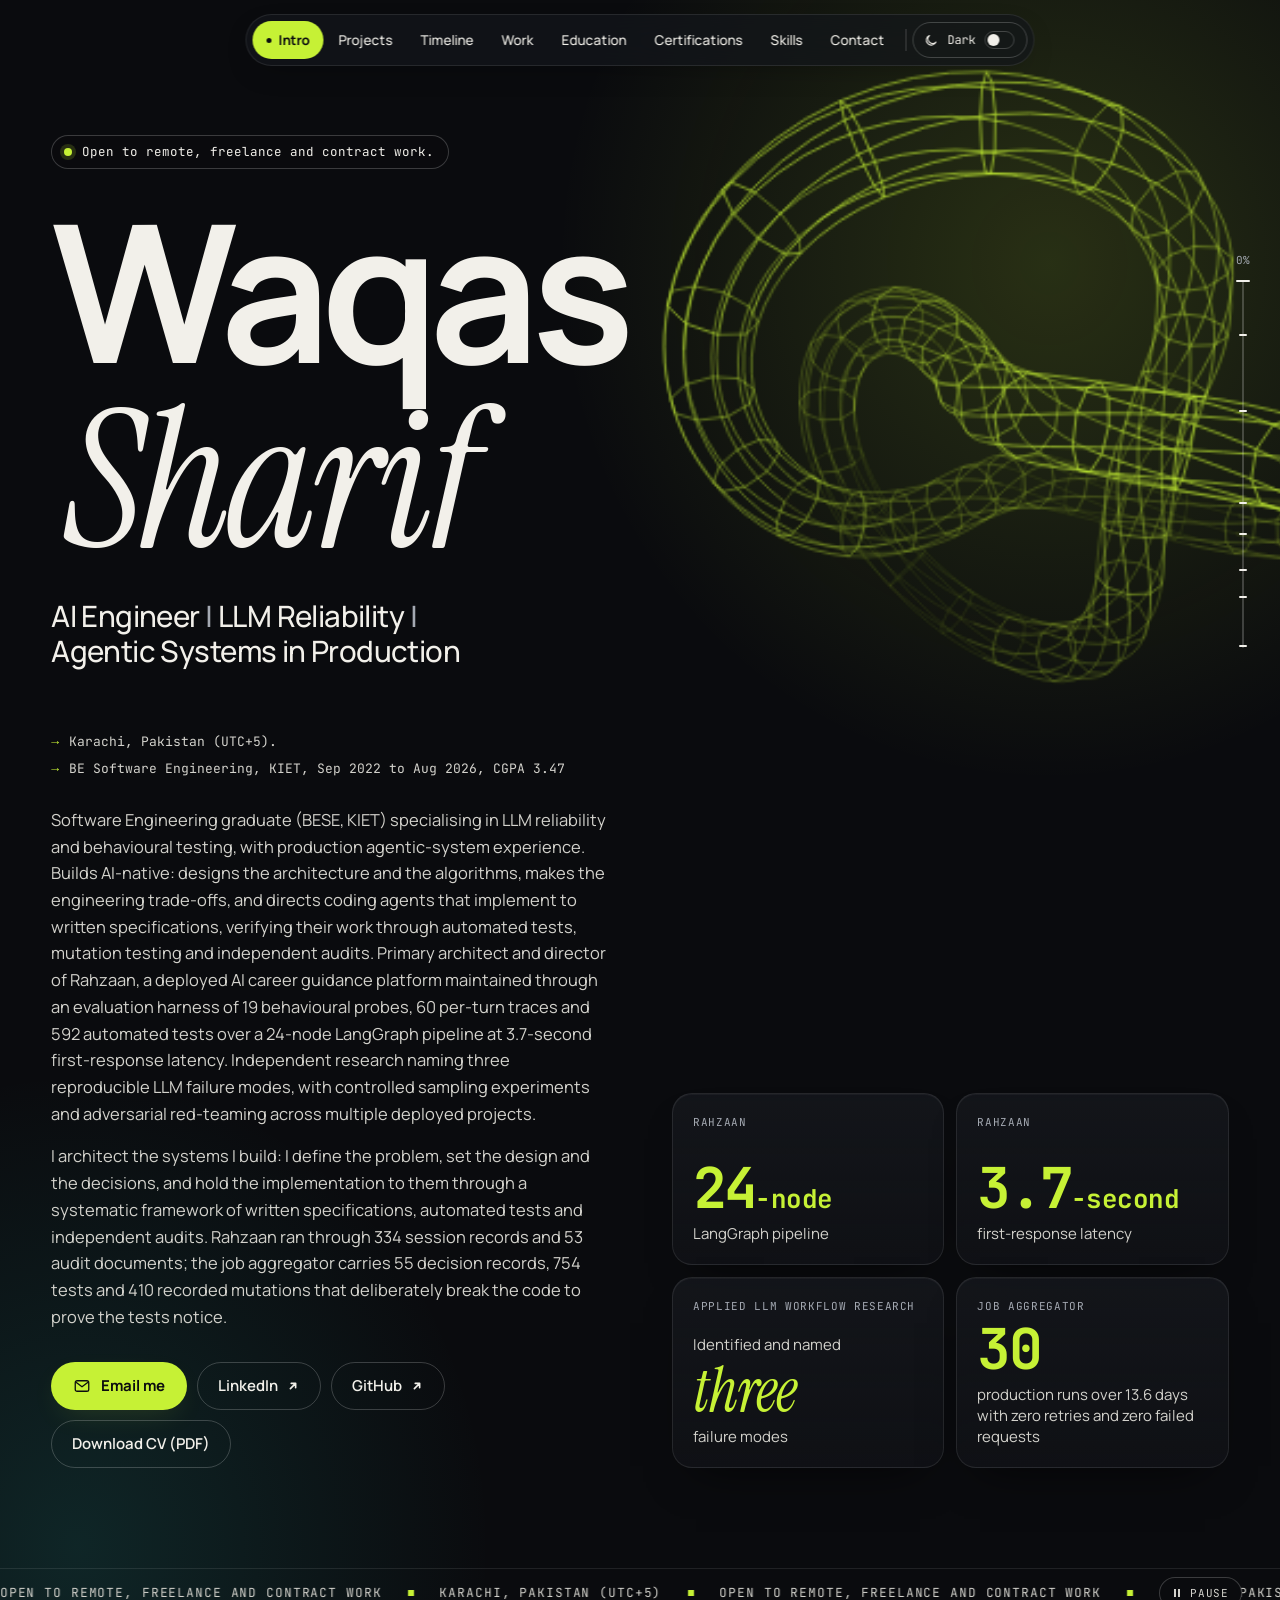
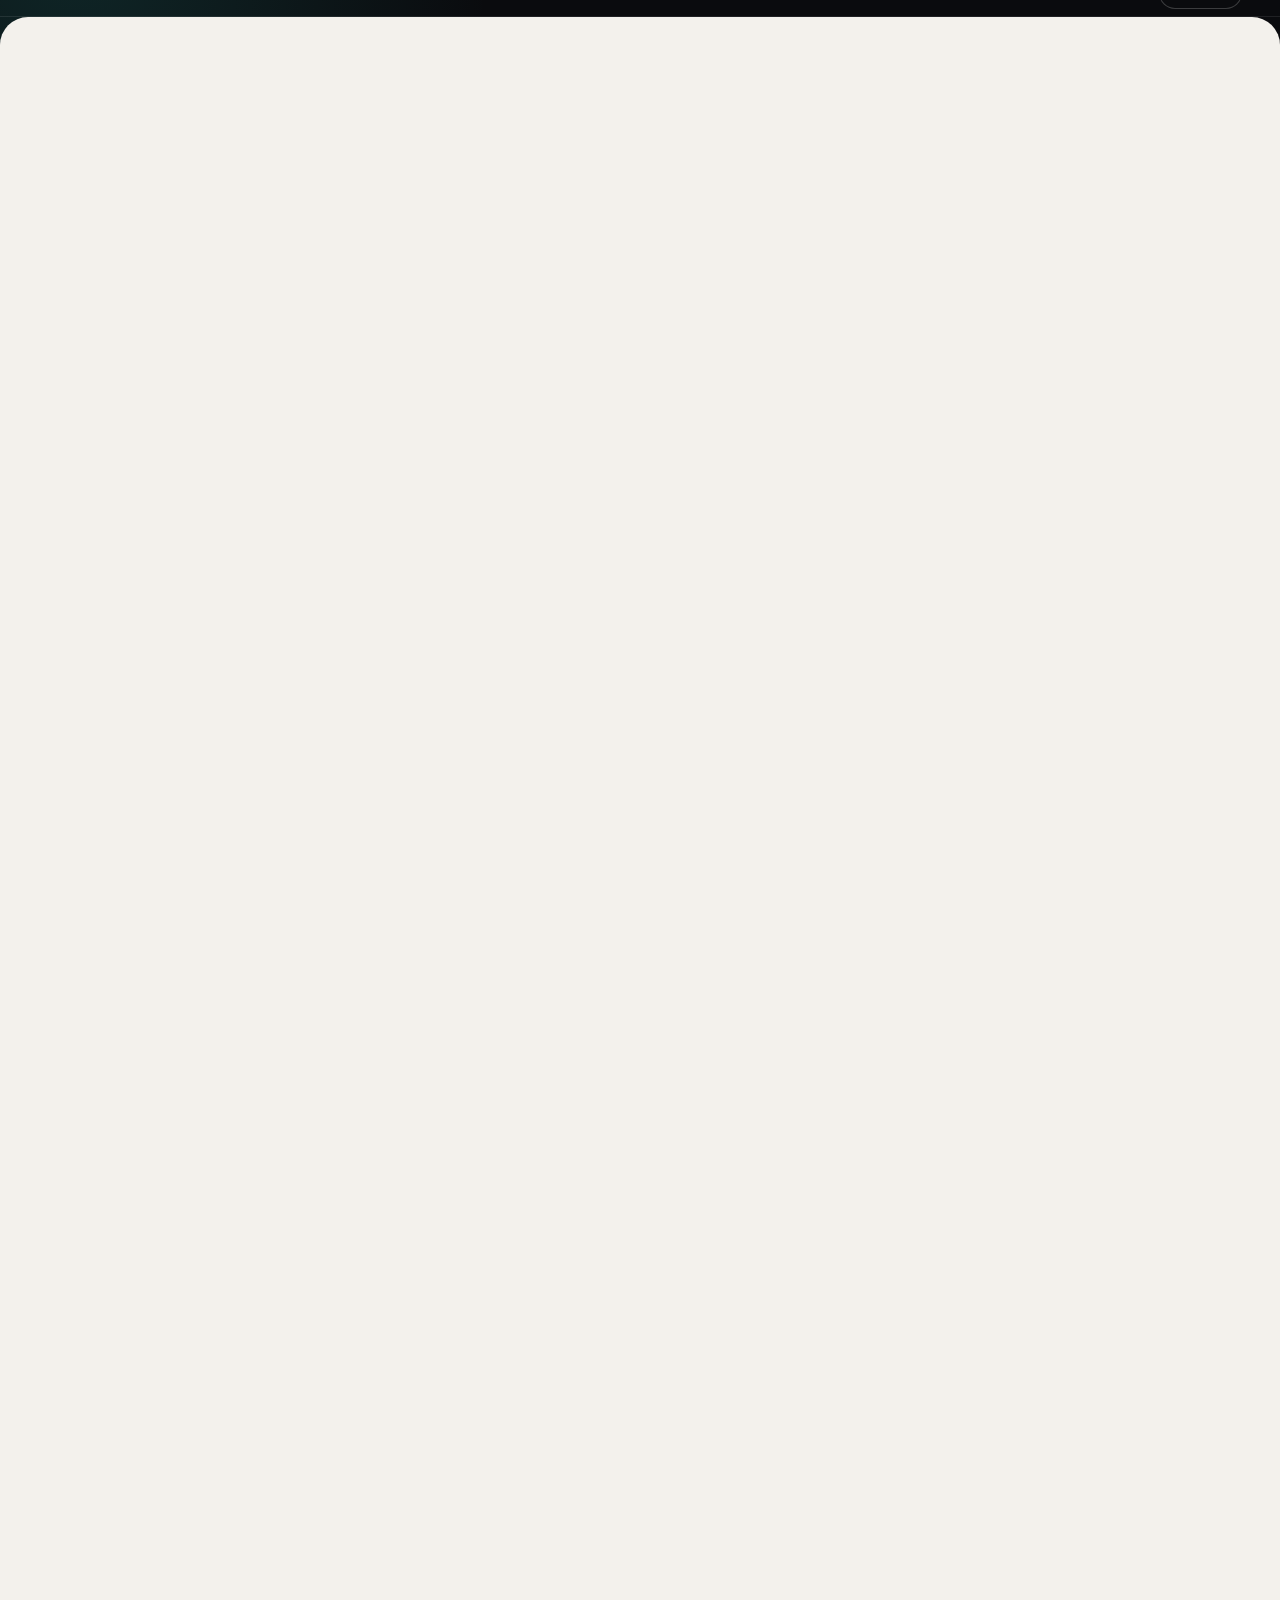
==== index.html @ 33bbff97 "Content: the master CV's role wording of 2026-10-18 The summary, the AI-Native Development skills li" ====
<!doctype html>
<!-- Generated by build.py from src/. Edit the source, not this file. -->
<html lang="en-GB">
<head>
<meta charset="utf-8">
<meta name="viewport" content="width=device-width, initial-scale=1">
<meta name="as-of" content="2026-10">
<title>Waqas Sharif</title>
<meta name="description" content="AI Engineer | LLM Reliability | Agentic Systems in Production">
<meta name="color-scheme" content="light dark">
<link rel="icon" href="data:,">
<link rel="preload" href="/static/fonts/manrope-normal.woff2" as="font" type="font/woff2" crossorigin>
<link rel="preload" href="/static/fonts/jetbrains-mono-normal.woff2" as="font" type="font/woff2" crossorigin>
<link rel="preload" href="/static/fonts/instrument-serif-italic.woff2" as="font" type="font/woff2" crossorigin>
<link rel="stylesheet" href="/static/site.css">
<script src="/static/site.js" defer></script>
</head>
<body>
<a class="skip" href="#main">Skip to main content</a>
<nav class="dnav dark" aria-label="Sections" data-nav-box>
<ol class="dnav-list">
<li><a href="#intro" data-nav-link="intro" aria-current="location">Intro</a></li>
<li><a href="#projects" data-nav-link="projects">Projects</a></li>
<li><a href="#timeline" data-nav-link="timeline">Timeline</a></li>
<li><a href="#work" data-nav-link="work">Work</a></li>
<li><a href="#education" data-nav-link="education">Education</a></li>
<li><a href="#certifications" data-nav-link="certifications">Certifications</a></li>
<li><a href="#skills" data-nav-link="skills">Skills</a></li>
<li><a href="#contact" data-nav-link="contact">Contact</a></li>
</ol>
<button type="button" class="theme-switch" role="switch" aria-checked="false" data-theme-switch data-js hidden><svg class="i" aria-hidden="true" width="15" height="15" viewBox="0 0 24 24" fill="none" stroke="currentColor" stroke-width="1.8" stroke-linecap="round" stroke-linejoin="round"><path d="M20 14.5A8 8 0 1 1 9.5 4a6.5 6.5 0 0 0 10.5 10.5z"/></svg><span>Dark<span class="vh"> theme</span></span><span class="track" aria-hidden="true"><span class="knob"></span></span></button>
</nav>
<div class="rail dark" aria-hidden="true" data-nav-box data-rail data-js hidden>
<span class="rail-pct" data-pct></span>
<div class="rail-bar"><div class="rail-fill" data-rail-fill></div>
<span class="rail-tick" data-tick="intro"></span>
<span class="rail-tick" data-tick="projects"></span>
<span class="rail-tick" data-tick="timeline"></span>
<span class="rail-tick" data-tick="work"></span>
<span class="rail-tick" data-tick="education"></span>
<span class="rail-tick" data-tick="certifications"></span>
<span class="rail-tick" data-tick="skills"></span>
<span class="rail-tick" data-tick="contact"></span>
</div>
</div>
<nav class="mbar dark" aria-label="Sections" data-nav-box>
<div class="mbar-pill" data-mbar-pill>
<details class="mnav" data-mnav>
<summary><span class="mnav-n" data-active-n>01</span><span class="vh"> </span> <span class="mnav-label" data-active-label>Intro</span><span class="vh"> </span> <span class="mnav-pct" aria-hidden="true" data-pct></span> <span class="vh">Sections menu</span><svg class="i i-menu" aria-hidden="true" width="18" height="18" viewBox="0 0 24 24" fill="none" stroke="currentColor" stroke-width="1.8" stroke-linecap="round"><path class="i-open" d="M4 8h16M4 16h16"/><path class="i-close" d="M6 6l12 12M18 6L6 18"/></svg></summary>
<div class="mnav-panel">
<ol>
<li><a href="#intro" data-nav-link="intro" aria-current="location"><span class="mnav-num" aria-hidden="true">01</span> Intro</a></li>
<li><a href="#projects" data-nav-link="projects"><span class="mnav-num" aria-hidden="true">02</span> Projects</a></li>
<li><a href="#timeline" data-nav-link="timeline"><span class="mnav-num" aria-hidden="true">03</span> Timeline</a></li>
<li><a href="#work" data-nav-link="work"><span class="mnav-num" aria-hidden="true">04</span> Work</a></li>
<li><a href="#education" data-nav-link="education"><span class="mnav-num" aria-hidden="true">05</span> Education</a></li>
<li><a href="#certifications" data-nav-link="certifications"><span class="mnav-num" aria-hidden="true">06</span> Certifications</a></li>
<li><a href="#skills" data-nav-link="skills"><span class="mnav-num" aria-hidden="true">07</span> Skills</a></li>
<li><a href="#contact" data-nav-link="contact"><span class="mnav-num" aria-hidden="true">08</span> Contact</a></li>
</ol>
</div>
</details>
<button type="button" class="theme-btn" role="switch" aria-checked="false" data-theme-switch data-js hidden><svg class="i" aria-hidden="true" width="17" height="17" viewBox="0 0 24 24" fill="none" stroke="currentColor" stroke-width="1.8" stroke-linecap="round" stroke-linejoin="round"><path d="M20 14.5A8 8 0 1 1 9.5 4a6.5 6.5 0 0 0 10.5 10.5z"/></svg><span class="vh">Dark theme</span></button>
</div>
</nav>
<main id="main">
<section id="intro" class="intro dark" aria-label="Intro" data-section>
<div class="intro-glow" aria-hidden="true"></div>
<canvas class="knot" aria-hidden="true" data-knot></canvas>
<div class="wrap">
<p class="avail"><span class="avail-dot" aria-hidden="true"></span>Open to remote, freelance and contract work.</p>
<h1 class="intro-name"><span>Waqas</span><span class="vh"> </span> <span class="serif">Sharif</span></h1>
<p class="headline">AI Engineer<span class="sep"> | </span>LLM Reliability<span class="sep"> | </span>Agentic Systems in Production</p>
<div class="intro-grid">
<div class="intro-main">
<ul class="facts">
<li><span class="arrow" aria-hidden="true">&rarr;</span> <span>Karachi, Pakistan (UTC+5).</span></li>
<li><span class="arrow" aria-hidden="true">&rarr;</span> <span><span>BE Software Engineering, KIET,</span> <span>Sep 2022 to Aug 2026,</span> <span>CGPA 3.47</span></span></li>
</ul>
<p class="lede">Software Engineering graduate (BESE, KIET) specialising in LLM reliability and behavioural testing, with production agentic-system experience. Builds AI-native: designs the architecture and the algorithms, makes the engineering trade-offs, and directs coding agents that implement to written specifications, verifying their work through automated tests, mutation testing and independent audits. Primary architect and director of Rahzaan, a deployed AI career guidance platform maintained through an evaluation harness of 19 behavioural probes, 60 per-turn traces and 592 automated tests over a 24-node LangGraph pipeline at 3.7-second first-response latency. Independent research naming three reproducible LLM failure modes, with controlled sampling experiments and adversarial red-teaming across multiple deployed projects.</p>
<p class="lede">I architect the systems I build: I define the problem, set the design and the decisions, and hold the implementation to them through a systematic framework of written specifications, automated tests and independent audits. Rahzaan ran through 334 session records and 53 audit documents; the job aggregator carries 55 decision records, 754 tests and 410 recorded mutations that deliberately break the code to prove the tests notice.</p>
<ul class="cta">
<li><a class="btn btn-acc" href="mailto:ma.sharif.waqas@gmail.com"><svg class="i" aria-hidden="true" width="18" height="18" viewBox="0 0 24 24" fill="none" stroke="currentColor" stroke-width="1.7" stroke-linejoin="round"><rect x="3" y="5" width="18" height="14" rx="2.5"/><path d="M4 7l8 6 8-6"/></svg>Email me</a></li>
<li><a class="btn" href="https://linkedin.com/in/ma-waqas-sharif">LinkedIn<svg class="i" aria-hidden="true" width="14" height="14" viewBox="0 0 16 16" fill="none" stroke="currentColor" stroke-width="1.9" stroke-linecap="round" stroke-linejoin="round"><path d="M5 11L11 5M6 5h5v5"/></svg></a></li>
<li><a class="btn" href="https://github.com/Waqas01CP">GitHub<svg class="i" aria-hidden="true" width="14" height="14" viewBox="0 0 16 16" fill="none" stroke="currentColor" stroke-width="1.9" stroke-linecap="round" stroke-linejoin="round"><path d="M5 11L11 5M6 5h5v5"/></svg></a></li>
<li><a class="btn" href="/cv/Waqas_Sharif_CV.pdf" download>Download CV (PDF)</a></li>
</ul>
</div>
<ul class="results" aria-label="Results">
<li class="result" data-tilt>
<span class="glare" aria-hidden="true"></span>
<p class="result-label">Rahzaan</p>
<p class="result-fig"><span class="result-num">24<span class="result-suffix">-node</span></span><span class="vh"> </span> <span class="result-text">LangGraph pipeline</span></p>
</li>
<li class="result" data-tilt>
<span class="glare" aria-hidden="true"></span>
<p class="result-label">Rahzaan</p>
<p class="result-fig"><span class="result-num">3.7<span class="result-suffix">-second</span></span><span class="vh"> </span> <span class="result-text">first-response latency</span></p>
</li>
<li class="result" data-tilt>
<span class="glare" aria-hidden="true"></span>
<p class="result-label">Applied LLM Workflow Research</p>
<p class="result-fig"><span class="result-text">Identified and named</span><span class="vh"> </span> <span class="result-word">three</span><span class="vh"> </span> <span class="result-text">failure modes</span></p>
</li>
<li class="result" data-tilt>
<span class="glare" aria-hidden="true"></span>
<p class="result-label">Job Aggregator</p>
<p class="result-fig"><span class="result-num">30<span class="result-suffix"></span></span><span class="vh"> </span> <span class="result-text">production runs over 13.6 days with zero retries and zero failed requests</span></p>
</li>
</ul>
</div>
</div>
<div class="strip" data-strip>
<p class="strip-static wrap"><span>Open to remote, freelance and contract work</span><span class="vh"> </span> <span class="sq" aria-hidden="true"></span> <span>Karachi, Pakistan (UTC+5)</span></p>
<button type="button" class="strip-pause" data-strip-pause hidden><svg class="i" aria-hidden="true" width="10" height="10" viewBox="0 0 10 10" fill="currentColor"><path class="i-pause" d="M2 1h2v8H2zM6 1h2v8H6z"/><path class="i-play" d="M2 1l7 4-7 4z"/></svg><span data-strip-label>Pause</span><span class="vh"> the moving strip</span></button>
</div>
</section>
<div class="page">
<section id="projects" class="sec" aria-labelledby="h-projects" data-section>
<div class="wrap">
<header class="sec-head">
<span class="fade-word" aria-hidden="true" data-fade-word>Projects</span>
<div class="sec-title"><span class="sec-n" aria-hidden="true">02</span><h2 id="h-projects">Projects</h2></div>
</header>
<div class="feature dark">
<div class="feature-glow" aria-hidden="true"></div>
<p class="feature-label">Rahzaan <span aria-hidden="true">&middot;</span> evaluation harness</p>
<p class="feature-main"><span class="feature-num">592</span><span class="vh"> </span> <span class="feature-text serif">automated tests</span></p>
<ul class="feature-pairs">
<li><span class="num">19</span><span class="vh"> </span> <span>behavioural probes</span></li>
<li><span class="num">60</span><span class="vh"> </span> <span>per-turn traces</span></li>
</ul>
<p class="feature-note">A 46-file behavioural test suite catching regressions before users hit them.</p>
</div>
<div class="proj-grid">
<article id="rahzaan" class="proj proj-lead" style="--span-wide: 6; --span-mid: 6" aria-labelledby="h-rahzaan" data-tilt>
<span class="glare" aria-hidden="true"></span>
<div class="proj-body">
<div class="proj-head">
<p class="proj-dates"><time datetime="2026-02">Feb 2026</time> to Present</p>
<h3 id="h-rahzaan">Rahzaan</h3>
<p class="proj-sub">AI Career Guidance Platform</p>
<p class="proj-summary">Deployed agentic counselling platform for Pakistani secondary school students. The hard part is reasoning truthfully about eligibility: multiple exam boards with different percentage conversions, five streams, regulatory gating by several councils with distinct minima (PEC at 60% for BE, HEC at 50% for BS, 45% elsewhere) and merit rules that are often unpublished. Primary architect and director.</p>
</div>
<div class="proj-side">
<p class="proj-fact">Built the evaluation harness the platform is maintained through: 60 per-turn traces, 19 behavioural probes, and a 46-file behavioural test suite of 592 automated tests.</p>
<ul class="chips chips-mono" aria-label="Stack">
<li>Python</li>
<li>LangGraph</li>
<li>FastAPI</li>
<li>Flutter</li>
<li>Supabase</li>
</ul>
<div class="proj-actions">
<a class="btn btn-sm" href="/Rahzaan/">Case study<span class="vh">: Rahzaan</span><svg class="i" aria-hidden="true" width="13" height="13" viewBox="0 0 16 16" fill="none" stroke="currentColor" stroke-width="1.9" stroke-linecap="round" stroke-linejoin="round"><path d="M5 11L11 5M6 5h5v5"/></svg></a>
<a class="btn btn-sm" href="https://fyp-career-guidance.vercel.app/">Live app<span class="vh">: Rahzaan</span><svg class="i" aria-hidden="true" width="13" height="13" viewBox="0 0 16 16" fill="none" stroke="currentColor" stroke-width="1.9" stroke-linecap="round" stroke-linejoin="round"><path d="M5 11L11 5M6 5h5v5"/></svg></a>
<button type="button" class="depth-toggle" id="toggle-rahzaan" aria-expanded="false" aria-controls="depth-rahzaan" data-depth-toggle data-js hidden aria-hidden="true">In depth<span class="vh">: Rahzaan</span><span class="sign" aria-hidden="true"></span></button>
</div>
</div>
</div>
</article>
<div id="depth-rahzaan" class="depth" data-depth>
<div class="depth-glow" aria-hidden="true"></div>
<div class="depth-head">
<h3 id="depth-h-rahzaan">In depth: <span class="serif">Rahzaan</span></h3>
<div class="depth-actions">
<a class="btn btn-sm" href="/Rahzaan/">Case study<span class="vh">: Rahzaan</span><svg class="i" aria-hidden="true" width="13" height="13" viewBox="0 0 16 16" fill="none" stroke="currentColor" stroke-width="1.9" stroke-linecap="round" stroke-linejoin="round"><path d="M5 11L11 5M6 5h5v5"/></svg></a>
<a class="btn btn-sm" href="https://fyp-career-guidance.vercel.app/">Live app<span class="vh">: Rahzaan</span><svg class="i" aria-hidden="true" width="13" height="13" viewBox="0 0 16 16" fill="none" stroke="currentColor" stroke-width="1.9" stroke-linecap="round" stroke-linejoin="round"><path d="M5 11L11 5M6 5h5v5"/></svg></a>
<button type="button" class="btn btn-sm" aria-label="Close in depth: Rahzaan" data-depth-close="rahzaan" data-js hidden aria-hidden="true">Close<span class="mono" aria-hidden="true">&minus;</span></button>
</div>
</div>
<ol class="depth-list">
<li><span class="depth-n" aria-hidden="true">01</span><p>Built the evaluation harness the platform is maintained through: <strong>five named personas</strong> and a <strong>ten-scenario</strong> curriculum matrix producing <strong>60 per-turn traces</strong>, <strong>19 behavioural probes</strong> using paired before-and-after measurement and single-criterion isolation to attribute cause, a separated run-and-analyse pipeline, and a <strong>46-file behavioural test suite of 592 automated tests</strong> catching regressions before users hit them.</p></li>
<li><span class="depth-n" aria-hidden="true">02</span><p>Refuted my own diagnosis of why the system over-asserted. I assumed thin data caused it; measuring across <strong>five data-completeness levels</strong> showed the opposite, the thinnest persona was the most honest, declining outright rather than fabricating. The real trigger was <strong>internal signal divergence</strong>, the model inventing an affective bridge to reconcile conflicting academic and psychometric inputs, so the scarcity guard I had planned would have fixed nothing. Redirected the fix to the divergence path, then added a deterministic post-generation gate as backstop after establishing that negative directives carry a reliability ceiling.</p></li>
<li><span class="depth-n" aria-hidden="true">03</span><p>Architected a <strong>24-node LangGraph pipeline</strong>: fan-out across 9 concurrent nodes, fan-in through a central dispatcher, then two further stages, with 52 typed state fields and concurrent-write reducers. Cut first-response latency from 20 to 25 seconds down to <strong>3.7 seconds</strong>. Per-node model routing lets any node's LLM be swapped through environment config alone, with <strong>LangSmith</strong> tracing for per-turn execution, node latency, and token usage.</p></li>
<li><span class="depth-n" aria-hidden="true">04</span><p>Built a production <strong>FastAPI</strong> backend: <strong>22 REST endpoints</strong>, <strong>LangGraph</strong> checkpoint persistence to <strong>PostgreSQL</strong>, SSE streaming with a parallel keepalive task that defeats the host's 30-second proxy timeout, JWT authentication with bcrypt, rate limiting, 11 Alembic migrations against live data, a deterministic refresh endpoint that regenerates recommendations with zero LLM calls, and a profile summary generator running six parallel LLM calls plus synthesis off the event loop. Automated a 15-day job-market pipeline mapping <strong>14,595 job titles</strong> to canonical career fields via Gemini.</p></li>
<li><span class="depth-n" aria-hidden="true">05</span><p>Engineered two model-independent LLM guardrails: a <strong>9-criterion reflection gate</strong> that applies surgical corrections before any response streams, including a check that blocks unfounded emotional or clinical claims about a user, and deterministic context stripping, built after finding the model ignores "do not include" instructions but cannot discuss data it never receives. Verified across two model versions, alongside three callable tool interfaces and PII handling kept as concerns separate from the agents themselves.</p></li>
<li><span class="depth-n" aria-hidden="true">06</span><p>Shipped a <strong>29-route Flutter frontend</strong>: onboarding, six assessment flows, O/A Level grade conversion, live streaming chat, recommendation dashboard, and a profile hub. Riverpod state management and cold-start timeout handling. Web build deployed on Vercel (<a href="https://fyp-career-guidance.vercel.app/">live</a>), with a contract test on the frontend asserting the same merit-tier contract the backend enforces.</p></li>
<li><span class="depth-n" aria-hidden="true">07</span><p>Designed the recommendation engine: a <strong>265-item session drawn from item banks of 1,409</strong>, sized so a student who reassesses is not asked the same questions twice, across seven construct-grounded psychometric instruments including an original one derived from work-adjustment theory, with MBTI rejected on published reliability evidence. Scored by a multi-dimensional model blending interest-profile geometry, measured capability, and deterministic tier validation with no LLM call. <strong>Fully bilingual: every instrument and the entire session exist in English and Roman Urdu, and the conversation follows whichever the student uses, including mixed script within a sentence.</strong></p></li>
<li><span class="depth-n" aria-hidden="true">08</span><p>Ran the build through a <strong>two-tier development harness</strong> of my own design, now my default method for any system of size: an architecture conversation producing versioned specifications, an implementer working from them under a written rules file across five role-scoped instruction sets, and LangSmith traces pulled back through a fetch skill to close the loop. Recorded across <strong>334 session records</strong> in four months with the model and reasoning tier attributed per session, <strong>53 audit documents</strong> over six whole-system audit phases, and a status register tagging every claim live-verified or believed so that doubt stays pointed at the unverified set.</p></li>
<li><span class="depth-n" aria-hidden="true">09</span><p>Coordinated two contributors through written setup guides, versioned interface contracts and <strong>17 dated change notices</strong>, against a governance document versioned to v2.27 carrying 80+ locked decisions, with rehearsal runs before every destructive data operation and a documentation toolchain generating both the architecture view and the dissertation itself from code.</p></li>
</ol>
</div>
<article id="applied-llm-workflow-research" class="proj" style="--span-wide: 2; --span-mid: 3" aria-labelledby="h-applied-llm-workflow-research" data-tilt>
<span class="glare" aria-hidden="true"></span>
<div class="proj-body">
<div class="proj-head">
<p class="proj-dates"><time datetime="2025-09">Sep</time> to <time datetime="2025-12">Dec 2025</time></p>
<h3 id="h-applied-llm-workflow-research">Applied LLM Workflow Research</h3>
<p class="proj-summary">Behavioural study of Gemini 2.5 Pro identifying reproducible failure modes in production LLM workflows.</p>
</div>
<div class="proj-side">
<p class="proj-fact">Identified and named three failure modes: Optimal Answer Trap, Final Synthesis Bias, and Conversational Gravity, each reproduced through documented prompt sequences.</p>
<ul class="chips chips-mono" aria-label="Stack">
<li>Python</li>
<li>Streamlit</li>
</ul>
<div class="proj-actions">
<a class="btn btn-sm" href="https://github.com/Waqas01CP/Applied-LLM-Workflow-Research">GitHub<span class="vh">: Applied LLM Workflow Research</span><svg class="i" aria-hidden="true" width="13" height="13" viewBox="0 0 16 16" fill="none" stroke="currentColor" stroke-width="1.9" stroke-linecap="round" stroke-linejoin="round"><path d="M5 11L11 5M6 5h5v5"/></svg></a>
<a class="btn btn-sm" href="https://applied-llm-workflow-research.streamlit.app/">Live app<span class="vh">: Applied LLM Workflow Research</span><svg class="i" aria-hidden="true" width="13" height="13" viewBox="0 0 16 16" fill="none" stroke="currentColor" stroke-width="1.9" stroke-linecap="round" stroke-linejoin="round"><path d="M5 11L11 5M6 5h5v5"/></svg></a>
<button type="button" class="depth-toggle" id="toggle-applied-llm-workflow-research" aria-expanded="false" aria-controls="depth-applied-llm-workflow-research" data-depth-toggle data-js hidden aria-hidden="true">In depth<span class="vh">: Applied LLM Workflow Research</span><span class="sign" aria-hidden="true"></span></button>
</div>
</div>
</div>
</article>
<div id="depth-applied-llm-workflow-research" class="depth" data-depth>
<div class="depth-glow" aria-hidden="true"></div>
<div class="depth-head">
<h3 id="depth-h-applied-llm-workflow-research">In depth: <span class="serif">Applied LLM Workflow Research</span></h3>
<div class="depth-actions">
<a class="btn btn-sm" href="https://github.com/Waqas01CP/Applied-LLM-Workflow-Research">GitHub<span class="vh">: Applied LLM Workflow Research</span><svg class="i" aria-hidden="true" width="13" height="13" viewBox="0 0 16 16" fill="none" stroke="currentColor" stroke-width="1.9" stroke-linecap="round" stroke-linejoin="round"><path d="M5 11L11 5M6 5h5v5"/></svg></a>
<a class="btn btn-sm" href="https://applied-llm-workflow-research.streamlit.app/">Live app<span class="vh">: Applied LLM Workflow Research</span><svg class="i" aria-hidden="true" width="13" height="13" viewBox="0 0 16 16" fill="none" stroke="currentColor" stroke-width="1.9" stroke-linecap="round" stroke-linejoin="round"><path d="M5 11L11 5M6 5h5v5"/></svg></a>
<button type="button" class="btn btn-sm" aria-label="Close in depth: Applied LLM Workflow Research" data-depth-close="applied-llm-workflow-research" data-js hidden aria-hidden="true">Close<span class="mono" aria-hidden="true">&minus;</span></button>
</div>
</div>
<ol class="depth-list">
<li><span class="depth-n" aria-hidden="true">01</span><p>Identified and named <strong>three failure modes</strong>: Optimal Answer Trap (the model locks onto its first acceptable answer and resists valid redirection), Final Synthesis Bias (output collapses toward a synthesised endpoint regardless of instruction), and Conversational Gravity (accumulated context progressively narrows model behaviour), each reproduced through documented prompt sequences.</p></li>
<li><span class="depth-n" aria-hidden="true">02</span><p>Ran controlled experiments across temperature, top-p, and top-k sampling; 1M-token context stress tests; adversarial red-teaming with hallucination injection; and context-ordering trials showing a <strong>~30% retrieval error rate</strong> when context follows rather than precedes the instruction.</p></li>
<li><span class="depth-n" aria-hidden="true">03</span><p>Shipped a <strong>5-stage prompting protocol</strong> combining intent decomposition, strict output schemas, and adversarial self-critique, deployed as an interactive Streamlit application with a failure-mode comparison view and a prompt template playground (<a href="https://applied-llm-workflow-research.streamlit.app/">live</a>).</p></li>
</ol>
</div>
<article id="autonomous-research-concierge" class="proj" style="--span-wide: 2; --span-mid: 3" aria-labelledby="h-autonomous-research-concierge" data-tilt>
<span class="glare" aria-hidden="true"></span>
<div class="proj-body">
<div class="proj-head">
<p class="proj-dates"><time datetime="2025-11">Nov</time> to <time datetime="2025-12">Dec 2025</time></p>
<h3 id="h-autonomous-research-concierge">Autonomous Research Concierge</h3>
<p class="proj-summary">Multi-agent research pipeline, containerised and deployed on Railway.</p>
</div>
<div class="proj-side">
<p class="proj-fact">Engineered a sequential-parallel-loop agent architecture: three live-search agents fan out concurrently, and a draft-critique-validate loop exits on an explicit escalation signal rather than a timeout.</p>
<ul class="chips chips-mono" aria-label="Stack">
<li>Python</li>
<li>Google ADK</li>
<li>Docker</li>
</ul>
<div class="proj-actions">
<a class="btn btn-sm" href="https://github.com/Waqas01CP/Autonomous-Research-Concierge">GitHub<span class="vh">: Autonomous Research Concierge</span><svg class="i" aria-hidden="true" width="13" height="13" viewBox="0 0 16 16" fill="none" stroke="currentColor" stroke-width="1.9" stroke-linecap="round" stroke-linejoin="round"><path d="M5 11L11 5M6 5h5v5"/></svg></a>
<button type="button" class="depth-toggle" id="toggle-autonomous-research-concierge" aria-expanded="false" aria-controls="depth-autonomous-research-concierge" data-depth-toggle data-js hidden aria-hidden="true">In depth<span class="vh">: Autonomous Research Concierge</span><span class="sign" aria-hidden="true"></span></button>
</div>
</div>
</div>
</article>
<div id="depth-autonomous-research-concierge" class="depth" data-depth>
<div class="depth-glow" aria-hidden="true"></div>
<div class="depth-head">
<h3 id="depth-h-autonomous-research-concierge">In depth: <span class="serif">Autonomous Research Concierge</span></h3>
<div class="depth-actions">
<a class="btn btn-sm" href="https://github.com/Waqas01CP/Autonomous-Research-Concierge">GitHub<span class="vh">: Autonomous Research Concierge</span><svg class="i" aria-hidden="true" width="13" height="13" viewBox="0 0 16 16" fill="none" stroke="currentColor" stroke-width="1.9" stroke-linecap="round" stroke-linejoin="round"><path d="M5 11L11 5M6 5h5v5"/></svg></a>
<button type="button" class="btn btn-sm" aria-label="Close in depth: Autonomous Research Concierge" data-depth-close="autonomous-research-concierge" data-js hidden aria-hidden="true">Close<span class="mono" aria-hidden="true">&minus;</span></button>
</div>
</div>
<ol class="depth-list">
<li><span class="depth-n" aria-hidden="true">01</span><p>Engineered a <strong>sequential-parallel-loop agent architecture</strong>: an intent synthesiser compacts chat history into a research directive, three live-search agents fan out concurrently, and a draft-critique-validate loop exits on an explicit escalation signal rather than a timeout.</p></li>
<li><span class="depth-n" aria-hidden="true">02</span><p>Implemented <strong>per-call session isolation</strong>. A fresh session per pipeline invocation keeps raw search results, internal drafts, and critique logs out of the user's conversation context, a production concern absent from typical multi-agent demos.</p></li>
<li><span class="depth-n" aria-hidden="true">03</span><p>Deployed a <strong>deterministic code-based keyword filter</strong> ahead of all tool access, making the security guardrail structurally <strong>bypass-resistant</strong>, with a deliberate worker/critic model split for quality-cost balance.</p></li>
</ol>
</div>
<article id="job-aggregator" class="proj" style="--span-wide: 2; --span-mid: 3" aria-labelledby="h-job-aggregator" data-tilt>
<span class="glare" aria-hidden="true"></span>
<div class="proj-body">
<div class="proj-head">
<p class="proj-dates"><time datetime="2026-09">Sep 2026</time> to Present</p>
<h3 id="h-job-aggregator">Job Aggregator</h3>
<p class="proj-sub">Automated Job Discovery Pipeline</p>
<p class="proj-summary"><span class="dot" aria-hidden="true"></span><strong>In development, and running in production since 17 Sep 2026.</strong> Unattended pipeline that reads employer job boards on a schedule and shows only eligible postings for review, at no recurring cost. Architect and director: the design, the algorithms, the trade-offs and the decisions are mine; Claude Code writes the code to specifications I approve, under a working method I designed.</p>
</div>
<div class="proj-side">
<p class="proj-fact">Cut job discovery from a by-hand baseline I estimated at three to six days to a measured median of 5.4 hours after publication.</p>
<ul class="chips chips-mono" aria-label="Stack">
<li>Python</li>
<li>GitHub Actions</li>
<li>Airtable</li>
<li>Git as the database</li>
</ul>
<div class="proj-actions">
<a class="btn btn-sm" href="https://github.com/Waqas01CP/job-aggregator">GitHub<span class="vh">: Job Aggregator</span><svg class="i" aria-hidden="true" width="13" height="13" viewBox="0 0 16 16" fill="none" stroke="currentColor" stroke-width="1.9" stroke-linecap="round" stroke-linejoin="round"><path d="M5 11L11 5M6 5h5v5"/></svg></a>
<button type="button" class="depth-toggle" id="toggle-job-aggregator" aria-expanded="false" aria-controls="depth-job-aggregator" data-depth-toggle data-js hidden aria-hidden="true">In depth<span class="vh">: Job Aggregator</span><span class="sign" aria-hidden="true"></span></button>
</div>
</div>
</div>
</article>
<div id="depth-job-aggregator" class="depth" data-depth>
<div class="depth-glow" aria-hidden="true"></div>
<div class="depth-head">
<h3 id="depth-h-job-aggregator">In depth: <span class="serif">Job Aggregator</span></h3>
<div class="depth-actions">
<a class="btn btn-sm" href="https://github.com/Waqas01CP/job-aggregator">GitHub<span class="vh">: Job Aggregator</span><svg class="i" aria-hidden="true" width="13" height="13" viewBox="0 0 16 16" fill="none" stroke="currentColor" stroke-width="1.9" stroke-linecap="round" stroke-linejoin="round"><path d="M5 11L11 5M6 5h5v5"/></svg></a>
<button type="button" class="btn btn-sm" aria-label="Close in depth: Job Aggregator" data-depth-close="job-aggregator" data-js hidden aria-hidden="true">Close<span class="mono" aria-hidden="true">&minus;</span></button>
</div>
</div>
<ol class="depth-list">
<li><span class="depth-n" aria-hidden="true">01</span><p>Cut job discovery from a by-hand baseline I estimated at three to six days to a measured <strong>median of 5.4 hours</strong> after publication, 90th percentile 10.5 hours over 114 postings, against targets of 24 and 72. The pipeline runs on <strong>GitHub Actions</strong> and Python (standard library plus requests), reading eleven employer ATS boards twice a day and one aggregator daily.</p></li>
<li><span class="depth-n" aria-hidden="true">02</span><p><strong>30 production runs over 13.6 days with zero retries and zero failed requests</strong>, a median of 36 requests per run against a budget of 500, and 34,557 postings fetched. Retry with backoff, a circuit breaker and three exit codes (done, failed, stopped and resumable) mean a missed run costs latency, never data.</p></li>
<li><span class="depth-n" aria-hidden="true">03</span><p>Every posting is admitted or dropped by a <strong>named deterministic rule</strong>, with no model and no scoring, and every drop is logged. In one run of 1,283 postings, <strong>36 were kept</strong>: 922 dropped on title against 79 terms in four role families, 258 on location, 56 on seniority and 11 on age. The location rule dropped exactly the 74 of 91 saved postings its decision record had predicted nine days before it was built. Duplicates are grouped: 824 postings became 527 display rows, and one role posted 134 times, once per city, became one.</p></li>
<li><span class="depth-n" aria-hidden="true">04</span><p><strong>Git branches serve as the database</strong>, in three layers: a permanent append-only raw layer, a filtered layer, and an Airtable display that is never authoritative. Privacy is enforced in code rather than by care: employer description text and aggregator data never reach the public repository, and every posting is saved in full to a private store, marked saved only after it is read back and matched by content hash. A daily contract check fingerprints each API's field shapes, telling a board that changed its API apart from one with no new jobs.</p></li>
<li><span class="depth-n" aria-hidden="true">05</span><p>Ran the build through a <strong>four-role AI-native development method</strong> of my own design. I bring the blueprint, the architecture and the engineering trade-offs, and set the standards every role works to; an architecture chat refines the design with me into decisions; Claude Code implements to briefs I approve; a fresh read-only reviewer audits cold; and every brief and audit comes back to me to decide. Six independent audits, <strong>55 decision records</strong>, 23 session logs and 122 commits on main between 1 Sep and 2 Oct 2026 UTC.</p></li>
<li><span class="depth-n" aria-hidden="true">06</span><p>Audited it by using it and caught what the coding agents missed: an age rule built so admitted rows could vanish before I had seen them, rebuilt the same day; and an aggregator endpoint rejected on a test of the wrong parameter, whose re-measurement, prompted by my question, took the feed from 93% irrelevant to every relevant posting, 420 of 420 stored. I approved a title-normalisation change only on a before-and-after comparison of every verdict, and of 1,458 titles exactly one changed, the one intended. I judged that postings reappearing under years-old dates were harvesting CVs, and the measurement afterwards found that 60 of the 83 Greenhouse postings already a week old at first sight were one role, reposted city by city since 2024. When an audit found a deletion path that would have erased my record of roles applied to, I set aside the proposed fix and designed my own.</p></li>
<li><span class="depth-n" aria-hidden="true">07</span><p>Covered by <strong>754 tests and 410 recorded mutations</strong> that deliberately break the code to prove the tests notice, with 10,381 lines of tests against 6,636 lines of source; the suite fails if a code change leaves any recorded mutation unable to run, and architectural rules are guarded by fitness functions in the ordinary suite. A production save failure on 27 Sep 2026 was found in the morning run log, reproduced, fixed and pushed before the next run, with the postings it missed recovered by the next walk.</p></li>
</ol>
</div>
<article id="crypto-accumulation-scanner" class="proj" style="--span-wide: 3; --span-mid: 3" aria-labelledby="h-crypto-accumulation-scanner" data-tilt>
<span class="glare" aria-hidden="true"></span>
<div class="proj-body">
<div class="proj-head">
<p class="proj-dates"><time datetime="2026-02">Feb 2026</time></p>
<h3 id="h-crypto-accumulation-scanner">Crypto Accumulation Scanner</h3>
<p class="proj-summary">Quantitative multi-API scanner covering 1,200+ cryptocurrencies.</p>
</div>
<div class="proj-side">
<p class="proj-fact">Derived an original volatility baseline by log-log regression on 2020 to 2024 market data, ln(Vol%) ≈ 1.2 × ln(MarketCap) − 24.8.</p>
<ul class="chips chips-mono" aria-label="Stack">
<li>Google Apps Script</li>
<li>JavaScript</li>
<li>CoinMarketCap API</li>
<li>MEXC API</li>
</ul>
<div class="proj-actions">
<a class="btn btn-sm" href="https://github.com/Waqas01CP/Crypto-Accumulation-Scanner">GitHub<span class="vh">: Crypto Accumulation Scanner</span><svg class="i" aria-hidden="true" width="13" height="13" viewBox="0 0 16 16" fill="none" stroke="currentColor" stroke-width="1.9" stroke-linecap="round" stroke-linejoin="round"><path d="M5 11L11 5M6 5h5v5"/></svg></a>
<button type="button" class="depth-toggle" id="toggle-crypto-accumulation-scanner" aria-expanded="false" aria-controls="depth-crypto-accumulation-scanner" data-depth-toggle data-js hidden aria-hidden="true">In depth<span class="vh">: Crypto Accumulation Scanner</span><span class="sign" aria-hidden="true"></span></button>
</div>
</div>
</div>
</article>
<div id="depth-crypto-accumulation-scanner" class="depth" data-depth>
<div class="depth-glow" aria-hidden="true"></div>
<div class="depth-head">
<h3 id="depth-h-crypto-accumulation-scanner">In depth: <span class="serif">Crypto Accumulation Scanner</span></h3>
<div class="depth-actions">
<a class="btn btn-sm" href="https://github.com/Waqas01CP/Crypto-Accumulation-Scanner">GitHub<span class="vh">: Crypto Accumulation Scanner</span><svg class="i" aria-hidden="true" width="13" height="13" viewBox="0 0 16 16" fill="none" stroke="currentColor" stroke-width="1.9" stroke-linecap="round" stroke-linejoin="round"><path d="M5 11L11 5M6 5h5v5"/></svg></a>
<button type="button" class="btn btn-sm" aria-label="Close in depth: Crypto Accumulation Scanner" data-depth-close="crypto-accumulation-scanner" data-js hidden aria-hidden="true">Close<span class="mono" aria-hidden="true">&minus;</span></button>
</div>
</div>
<ol class="depth-list">
<li><span class="depth-n" aria-hidden="true">01</span><p>Derived an original volatility baseline by log-log regression on 2020 to 2024 market data, ln(Vol%) ≈ 1.2 × ln(MarketCap) − 24.8, normalising each asset against its market-cap tier so genuine outliers surface instead of size artefacts.</p></li>
<li><span class="depth-n" aria-hidden="true">02</span><p>Solved platform constraints: chunked storage across a 500KB per-key limit, execution-timeout safety with progress persistence and auto-resume, exchange symbol-prefix normalisation (1000SHIB to SHIB with price scaled), and time-weighted volatility correcting for partial-candle distortion.</p></li>
</ol>
</div>
<article id="wordpy-autonomous-solver" class="proj" style="--span-wide: 3; --span-mid: 6" aria-labelledby="h-wordpy-autonomous-solver" data-tilt>
<span class="glare" aria-hidden="true"></span>
<div class="proj-body">
<div class="proj-head">
<p class="proj-dates"><time datetime="2025-02">Feb 2025</time></p>
<h3 id="h-wordpy-autonomous-solver">WordPy Autonomous Solver</h3>
<p class="proj-summary">Built a solver that reads game state by sampling tile pixel colour instead of OCR, since the corner region is pure background regardless of font or antialiasing, paired with constraint-based dictionary filtering and a greedy information-gain heuristic.</p>
</div>
<div class="proj-side">
<p class="proj-fact">85%+ solve rate within six guesses across a 5,922-word list, covered by a 36-test suite.</p>
<ul class="chips chips-mono" aria-label="Stack">
<li>Python</li>
<li>Pillow</li>
</ul>
<div class="proj-actions">
<a class="btn btn-sm" href="https://github.com/Waqas01CP/WordPy-Solver">GitHub<span class="vh">: WordPy Autonomous Solver</span><svg class="i" aria-hidden="true" width="13" height="13" viewBox="0 0 16 16" fill="none" stroke="currentColor" stroke-width="1.9" stroke-linecap="round" stroke-linejoin="round"><path d="M5 11L11 5M6 5h5v5"/></svg></a>
</div>
</div>
</div>
</article>
</div>
</div>
</section>
<section id="timeline" class="sec" aria-labelledby="h-timeline" data-section>
<div class="wrap">
<header class="sec-head">
<span class="fade-word" aria-hidden="true" data-fade-word>Timeline</span>
<div class="sec-title"><span class="sec-n" aria-hidden="true">03</span><h2 id="h-timeline">Timeline</h2></div>
</header>
<div class="tl" style="--rows: 136" data-tl data-top="2026-10" data-months="34">
<div class="tl-lanes">
<span class="tl-head lane-builds" aria-hidden="true"><span class="shape" aria-hidden="true"></span>Builds</span>
<span class="tl-head lane-work" aria-hidden="true"><span class="shape" aria-hidden="true"></span>Work</span>
<span class="tl-head lane-certifications" aria-hidden="true"><span class="shape" aria-hidden="true"></span>Certifications</span>
<div class="tl-filters" role="group" aria-label="Show or hide lanes" data-js hidden aria-hidden="true">
<button type="button" class="tl-filter lane-builds" aria-pressed="true" data-lane="builds"><span class="shape" aria-hidden="true"></span><span class="tl-filter-label">Builds</span></button>
<button type="button" class="tl-filter lane-work" aria-pressed="true" data-lane="work"><span class="shape" aria-hidden="true"></span><span class="tl-filter-label">Work</span></button>
<button type="button" class="tl-filter lane-certifications" aria-pressed="true" data-lane="certifications"><span class="shape" aria-hidden="true"></span><span class="tl-filter-label">Certifications</span></button>
</div>
<span class="tl-scale" aria-hidden="true">Months<br>to scale</span>
</div>
<p class="tl-empty" data-tl-empty hidden aria-hidden="true">No lanes selected.</p>
<div class="tl-body">
<div class="tl-axis" aria-hidden="true">
<div class="tl-spine"><span class="tl-spine-fill" data-spine-fill></span><span class="tl-chip" data-tl-chip></span></div>
<span class="tl-month" style="--row: 1">Oct</span>
<span class="tl-month" style="--row: 5">Sep</span>
<span class="tl-month" style="--row: 9">Aug</span>
<span class="tl-month" style="--row: 13">Jul</span>
<span class="tl-month" style="--row: 17">Jun</span>
<span class="tl-month" style="--row: 21">May</span>
<span class="tl-month" style="--row: 25">Apr</span>
<span class="tl-month" style="--row: 29">Mar</span>
<span class="tl-month" style="--row: 33">Feb</span>
<span class="tl-month" style="--row: 37">Jan</span>
<span class="tl-month" style="--row: 41">Dec</span>
<span class="tl-month" style="--row: 45">Nov</span>
<span class="tl-month" style="--row: 49">Oct</span>
<span class="tl-month" style="--row: 53">Sep</span>
<span class="tl-month" style="--row: 57">Aug</span>
<span class="tl-month" style="--row: 61">Jul</span>
<span class="tl-month" style="--row: 65">Jun</span>
<span class="tl-month" style="--row: 69">May</span>
<span class="tl-month" style="--row: 73">Apr</span>
<span class="tl-month" style="--row: 77">Mar</span>
<span class="tl-month" style="--row: 81">Feb</span>
<span class="tl-month" style="--row: 85">Jan</span>
<span class="tl-month" style="--row: 89">Dec</span>
<span class="tl-month" style="--row: 93">Nov</span>
<span class="tl-month" style="--row: 97">Oct</span>
<span class="tl-month" style="--row: 101">Sep</span>
<span class="tl-month" style="--row: 105">Aug</span>
<span class="tl-month" style="--row: 109">Jul</span>
<span class="tl-month" style="--row: 113">Jun</span>
<span class="tl-month" style="--row: 117">May</span>
<span class="tl-month" style="--row: 121">Apr</span>
<span class="tl-month" style="--row: 125">Mar</span>
<span class="tl-month" style="--row: 129">Feb</span>
<span class="tl-month" style="--row: 133">Jan</span>
<span class="tl-year" style="--row: 1">2026</span>
<span class="tl-year" style="--row: 41">2025</span>
<span class="tl-year-line" style="--row: 41"></span>
<span class="tl-year" style="--row: 89">2024</span>
<span class="tl-year-line" style="--row: 89"></span>
<span class="tl-read" data-tl-read></span>
</div>
<span class="tl-mspine" aria-hidden="true"><span class="tl-spine-fill" data-mspine-fill></span></span>
<ol class="tl-list" role="list" data-tl-list>
<li class="tl-entry lane-builds after-band" style="--row: 1; --span: 8; --x: 0%; --w: 55%; --gl: 0px; --gr: 3px" data-lane="builds" data-year="2026" data-year-mark>
<span class="tl-yr" aria-hidden="true">2026</span>
<span class="tl-mark" aria-hidden="true"></span>
<details class="tl-card" name="tl" data-tl-card>
<summary><span class="tl-meta"><span class="tl-lane">Builds</span> <span class="tl-sign" aria-hidden="true"></span></span><span class="vh"> </span> <span class="tl-dates"><time datetime="2026-09">Sep 2026</time> to Present</span><span class="vh"> </span> <span class="tl-title">Job Aggregator</span></summary>
<div class="tl-pop">
<button type="button" class="tl-close" aria-label="Close: Job Aggregator" data-tl-close data-js hidden aria-hidden="true">&times;</button>
<p class="tl-detail">In development, and running in production since 17 Sep 2026. Unattended pipeline that reads employer job boards on a schedule and shows only eligible postings for review, at no recurring cost.</p>
<p class="tl-links"><a href="#job-aggregator" data-tl-go>Go to full entry<span class="vh">: Job Aggregator</span> <span aria-hidden="true">&darr;</span></a></p>
</div>
</details>
</li>
<li class="tl-entry lane-work in-band" style="--row: 13; --span: 8; --x: 0%; --w: 100%; --gl: 0px; --gr: 0px" data-lane="work" data-year="2026">
<span class="tl-yr" aria-hidden="true">2026</span>
<span class="tl-mark" aria-hidden="true"></span>
<details class="tl-card" name="tl" data-tl-card>
<summary><span class="tl-meta"><span class="tl-lane">Work</span> <span class="tl-sign" aria-hidden="true"></span></span><span class="vh"> </span> <span class="tl-dates"><time datetime="2026-06">Jun</time> to <time datetime="2026-07">Jul 2026</time></span><span class="vh"> </span> <span class="tl-title">AI Automation Engineer (Intern)</span><span class="vh"> </span> <span class="tl-org">HubIT</span></summary>
<div class="tl-pop">
<button type="button" class="tl-close" aria-label="Close: AI Automation Engineer (Intern)" data-tl-close data-js hidden aria-hidden="true">&times;</button>
<p class="tl-detail">Built a Python pipeline extracting recurring utility documents into schema-validated billing records for a residential property management client, replacing a manual data entry step.</p>
<p class="tl-links"><a href="#hubit" data-tl-go>Go to full entry<span class="vh">: AI Automation Engineer (Intern)</span> <span aria-hidden="true">&darr;</span></a></p>
</div>
</details>
</li>
<li class="tl-entry lane-builds in-band" style="--row: 1; --span: 36; --x: 55%; --w: 45%; --gl: 3px; --gr: 0px" data-lane="builds" data-year="2026">
<span class="tl-yr" aria-hidden="true">2026</span>
<span class="tl-mark" aria-hidden="true"></span>
<details class="tl-card" name="tl" data-tl-card>
<summary><span class="tl-meta"><span class="tl-lane">Builds</span> <span class="tl-sign" aria-hidden="true"></span></span><span class="vh"> </span> <span class="tl-dates"><time datetime="2026-02">Feb 2026</time> to Present</span><span class="vh"> </span> <span class="tl-title">Rahzaan</span></summary>
<div class="tl-pop">
<button type="button" class="tl-close" aria-label="Close: Rahzaan" data-tl-close data-js hidden aria-hidden="true">&times;</button>
<p class="tl-detail">Deployed agentic counselling platform for Pakistani secondary school students.</p>
<p class="tl-links"><a href="#rahzaan" data-tl-go>Go to full entry<span class="vh">: Rahzaan</span> <span aria-hidden="true">&darr;</span></a></p>
</div>
</details>
</li>
<li class="tl-entry lane-builds in-band" style="--row: 33; --span: 4; --x: 0%; --w: 55%; --gl: 0px; --gr: 3px" data-lane="builds" data-year="2026">
<span class="tl-yr" aria-hidden="true">2026</span>
<span class="tl-mark" aria-hidden="true"></span>
<details class="tl-card" name="tl" data-tl-card>
<summary><span class="tl-meta"><span class="tl-lane">Builds</span> <span class="tl-sign" aria-hidden="true"></span></span><span class="vh"> </span> <span class="tl-dates"><time datetime="2026-02">Feb 2026</time></span><span class="vh"> </span> <span class="tl-title">Crypto Accumulation Scanner</span></summary>
<div class="tl-pop">
<button type="button" class="tl-close" aria-label="Close: Crypto Accumulation Scanner" data-tl-close data-js hidden aria-hidden="true">&times;</button>
<p class="tl-detail">Quantitative multi-API scanner covering 1,200+ cryptocurrencies.</p>
<p class="tl-links"><a href="#crypto-accumulation-scanner" data-tl-go>Go to full entry<span class="vh">: Crypto Accumulation Scanner</span> <span aria-hidden="true">&darr;</span></a></p>
</div>
</details>
</li>
<li class="tl-entry lane-builds in-band" style="--row: 41; --span: 8; --x: 0%; --w: 55%; --gl: 0px; --gr: 3px" data-lane="builds" data-year="2025" data-year-mark>
<span class="tl-yr" aria-hidden="true">2025</span>
<span class="tl-mark" aria-hidden="true"></span>
<details class="tl-card" name="tl" data-tl-card>
<summary><span class="tl-meta"><span class="tl-lane">Builds</span> <span class="tl-sign" aria-hidden="true"></span></span><span class="vh"> </span> <span class="tl-dates"><time datetime="2025-11">Nov</time> to <time datetime="2025-12">Dec 2025</time></span><span class="vh"> </span> <span class="tl-title">Autonomous Research Concierge</span></summary>
<div class="tl-pop">
<button type="button" class="tl-close" aria-label="Close: Autonomous Research Concierge" data-tl-close data-js hidden aria-hidden="true">&times;</button>
<p class="tl-detail">Multi-agent research pipeline, containerised and deployed on Railway.</p>
<p class="tl-links"><a href="#autonomous-research-concierge" data-tl-go>Go to full entry<span class="vh">: Autonomous Research Concierge</span> <span aria-hidden="true">&darr;</span></a></p>
</div>
</details>
</li>
<li class="tl-entry lane-certifications in-band" style="--row: 41; --span: 8; --x: 45%; --w: 55%; --gl: 3px; --gr: 0px" data-lane="certifications" data-year="2025">
<span class="tl-yr" aria-hidden="true">2025</span>
<span class="tl-mark" aria-hidden="true"></span>
<details class="tl-card" name="tl" data-tl-card>
<summary><span class="tl-meta"><span class="tl-lane">Certifications</span> <span class="tl-sign" aria-hidden="true"></span></span><span class="vh"> </span> <span class="tl-dates"><time datetime="2025-11">Nov</time> to <time datetime="2025-12">Dec 2025</time></span><span class="vh"> </span> <span class="tl-title">5-Day AI Agents Intensive</span><span class="vh"> </span> <span class="tl-org">Google and Kaggle</span></summary>
<div class="tl-pop">
<button type="button" class="tl-close" aria-label="Close: 5-Day AI Agents Intensive" data-tl-close data-js hidden aria-hidden="true">&times;</button>
<p class="tl-links"><a href="https://www.kaggle.com/certification/badges/muhammadwaqassharif/105">Credential<span class="vh">: 5-Day AI Agents Intensive</span> <span aria-hidden="true">&#8599;</span></a> <a href="#ai-agents-intensive" data-tl-go>Go to full entry<span class="vh">: 5-Day AI Agents Intensive</span> <span aria-hidden="true">&darr;</span></a></p>
</div>
</details>
</li>
<li class="tl-entry lane-certifications in-band" style="--row: 41; --span: 12; --x: 0%; --w: 45%; --gl: 0px; --gr: 3px" data-lane="certifications" data-year="2025">
<span class="tl-yr" aria-hidden="true">2025</span>
<span class="tl-mark" aria-hidden="true"></span>
<details class="tl-card" name="tl" data-tl-card>
<summary><span class="tl-meta"><span class="tl-lane">Certifications</span> <span class="tl-sign" aria-hidden="true"></span></span><span class="vh"> </span> <span class="tl-dates"><time datetime="2025-10">Oct</time> to <time datetime="2025-12">Dec 2025</time></span><span class="vh"> </span> <span class="tl-title">Prompt Engineering Specialization</span><span class="vh"> </span> <span class="tl-org">Vanderbilt</span></summary>
<div class="tl-pop">
<button type="button" class="tl-close" aria-label="Close: Prompt Engineering Specialization" data-tl-close data-js hidden aria-hidden="true">&times;</button>
<p class="tl-links"><a href="https://www.coursera.org/account/accomplishments/specialization/5SAAF3SUHFLZ">Credential<span class="vh">: Prompt Engineering Specialization</span> <span aria-hidden="true">&#8599;</span></a> <a href="#prompt-engineering-specialization" data-tl-go>Go to full entry<span class="vh">: Prompt Engineering Specialization</span> <span aria-hidden="true">&darr;</span></a></p>
</div>
</details>
</li>
<li class="tl-entry lane-builds in-band" style="--row: 41; --span: 16; --x: 55%; --w: 45%; --gl: 3px; --gr: 0px" data-lane="builds" data-year="2025">
<span class="tl-yr" aria-hidden="true">2025</span>
<span class="tl-mark" aria-hidden="true"></span>
<details class="tl-card" name="tl" data-tl-card>
<summary><span class="tl-meta"><span class="tl-lane">Builds</span> <span class="tl-sign" aria-hidden="true"></span></span><span class="vh"> </span> <span class="tl-dates"><time datetime="2025-09">Sep</time> to <time datetime="2025-12">Dec 2025</time></span><span class="vh"> </span> <span class="tl-title">Applied LLM Workflow Research</span></summary>
<div class="tl-pop">
<button type="button" class="tl-close" aria-label="Close: Applied LLM Workflow Research" data-tl-close data-js hidden aria-hidden="true">&times;</button>
<p class="tl-detail">Behavioural study of Gemini 2.5 Pro identifying reproducible failure modes in production LLM workflows.</p>
<p class="tl-links"><a href="#applied-llm-workflow-research" data-tl-go>Go to full entry<span class="vh">: Applied LLM Workflow Research</span> <span aria-hidden="true">&darr;</span></a></p>
</div>
</details>
</li>
<li class="tl-entry lane-certifications in-band" style="--row: 53; --span: 4; --x: 45%; --w: 55%; --gl: 3px; --gr: 0px" data-lane="certifications" data-year="2025">
<span class="tl-yr" aria-hidden="true">2025</span>
<span class="tl-mark" aria-hidden="true"></span>
<details class="tl-card" name="tl" data-tl-card>
<summary><span class="tl-meta"><span class="tl-lane">Certifications</span> <span class="tl-sign" aria-hidden="true"></span></span><span class="vh"> </span> <span class="tl-dates"><time datetime="2025-09">Sep 2025</time></span><span class="vh"> </span> <span class="tl-title">Google Prompting Essentials</span></summary>
<div class="tl-pop">
<button type="button" class="tl-close" aria-label="Close: Google Prompting Essentials" data-tl-close data-js hidden aria-hidden="true">&times;</button>
<p class="tl-links"><a href="https://www.coursera.org/account/accomplishments/specialization/MA4Y827NXZFR">Credential<span class="vh">: Google Prompting Essentials</span> <span aria-hidden="true">&#8599;</span></a> <a href="#google-prompting-essentials" data-tl-go>Go to full entry<span class="vh">: Google Prompting Essentials</span> <span aria-hidden="true">&darr;</span></a></p>
</div>
</details>
</li>
<li class="tl-entry lane-certifications in-band" style="--row: 53; --span: 16; --x: 0%; --w: 45%; --gl: 0px; --gr: 3px" data-lane="certifications" data-year="2025">
<span class="tl-yr" aria-hidden="true">2025</span>
<span class="tl-mark" aria-hidden="true"></span>
<details class="tl-card" name="tl" data-tl-card>
<summary><span class="tl-meta"><span class="tl-lane">Certifications</span> <span class="tl-sign" aria-hidden="true"></span></span><span class="vh"> </span> <span class="tl-dates"><time datetime="2025-06">Jun</time> to <time datetime="2025-09">Sep 2025</time></span><span class="vh"> </span> <span class="tl-title">Professional Skills for the Workplace</span><span class="vh"> </span> <span class="tl-org">UC Davis</span></summary>
<div class="tl-pop">
<button type="button" class="tl-close" aria-label="Close: Professional Skills for the Workplace" data-tl-close data-js hidden aria-hidden="true">&times;</button>
<p class="tl-links"><a href="https://coursera.org/verify/specialization/LAM1PDD8F3JA">Credential<span class="vh">: Professional Skills for the Workplace</span> <span aria-hidden="true">&#8599;</span></a> <a href="#professional-skills-for-the-workplace" data-tl-go>Go to full entry<span class="vh">: Professional Skills for the Workplace</span> <span aria-hidden="true">&darr;</span></a></p>
</div>
</details>
</li>
<li class="tl-entry lane-builds in-band" style="--row: 81; --span: 4; --x: 0%; --w: 100%; --gl: 0px; --gr: 0px" data-lane="builds" data-year="2025">
<span class="tl-yr" aria-hidden="true">2025</span>
<span class="tl-mark" aria-hidden="true"></span>
<details class="tl-card" name="tl" data-tl-card>
<summary><span class="tl-meta"><span class="tl-lane">Builds</span> <span class="tl-sign" aria-hidden="true"></span></span><span class="vh"> </span> <span class="tl-dates"><time datetime="2025-02">Feb 2025</time></span><span class="vh"> </span> <span class="tl-title">WordPy Autonomous Solver</span></summary>
<div class="tl-pop">
<button type="button" class="tl-close" aria-label="Close: WordPy Autonomous Solver" data-tl-close data-js hidden aria-hidden="true">&times;</button>
<p class="tl-detail">85%+ solve rate within six guesses across a 5,922-word list, covered by a 36-test suite.</p>
<p class="tl-links"><a href="#wordpy-autonomous-solver" data-tl-go>Go to full entry<span class="vh">: WordPy Autonomous Solver</span> <span aria-hidden="true">&darr;</span></a></p>
</div>
</details>
</li>
<li class="tl-entry lane-certifications in-band" style="--row: 85; --span: 24; --x: 0%; --w: 100%; --gl: 0px; --gr: 0px" data-lane="certifications" data-year="2024" data-year-mark>
<span class="tl-yr" aria-hidden="true">2024</span>
<span class="tl-mark" aria-hidden="true"></span>
<details class="tl-card" name="tl" data-tl-card>
<summary><span class="tl-meta"><span class="tl-lane">Certifications</span> <span class="tl-sign" aria-hidden="true"></span></span><span class="vh"> </span> <span class="tl-dates"><time datetime="2024-08">Aug 2024</time> to <time datetime="2025-01">Jan 2025</time></span><span class="vh"> </span> <span class="tl-title">Python 3 Programming Specialization</span><span class="vh"> </span> <span class="tl-org">Michigan</span></summary>
<div class="tl-pop">
<button type="button" class="tl-close" aria-label="Close: Python 3 Programming Specialization" data-tl-close data-js hidden aria-hidden="true">&times;</button>
<p class="tl-links"><a href="https://www.coursera.org/account/accomplishments/specialization/7H66LW1GNIBG">Credential<span class="vh">: Python 3 Programming Specialization</span> <span aria-hidden="true">&#8599;</span></a> <a href="#python-3-programming-specialization" data-tl-go>Go to full entry<span class="vh">: Python 3 Programming Specialization</span> <span aria-hidden="true">&darr;</span></a></p>
</div>
</details>
</li>
<li class="tl-entry lane-work in-band" style="--row: 129; --span: 8; --x: 0%; --w: 100%; --gl: 0px; --gr: 0px" data-lane="work" data-year="2024">
<span class="tl-yr" aria-hidden="true">2024</span>
<span class="tl-mark" aria-hidden="true"></span>
<details class="tl-card" name="tl" data-tl-card>
<summary><span class="tl-meta"><span class="tl-lane">Work</span> <span class="tl-sign" aria-hidden="true"></span></span><span class="vh"> </span> <span class="tl-dates"><time datetime="2024-01">Jan</time> to <time datetime="2024-02">Feb 2024</time></span><span class="vh"> </span> <span class="tl-title">Engineering Intern</span><span class="vh"> </span> <span class="tl-org">PAC Kamra</span></summary>
<div class="tl-pop">
<button type="button" class="tl-close" aria-label="Close: Engineering Intern" data-tl-close data-js hidden aria-hidden="true">&times;</button>
<p class="tl-detail">Analysed systems integration workflows, avionics production pipelines, and precision manufacturing processes across the JF-17 Thunder programme.</p>
<p class="tl-links"><a href="#pac-kamra" data-tl-go>Go to full entry<span class="vh">: Engineering Intern</span> <span aria-hidden="true">&darr;</span></a></p>
</div>
</details>
</li>
<li class="tl-band" style="--row: 9; --span: 128">
<span class="tl-band-bg" aria-hidden="true"></span>
<p class="tl-band-label"><a href="#be-software-engineering">BE Software Engineering, KIET</a> <span class="sq" aria-hidden="true"></span> <span><time datetime="2022-09">Sep 2022</time> to <time datetime="2026-08">Aug 2026</time></span></p>
<p class="tl-band-end" aria-hidden="true"><span>&darr;</span> Sep 2022</p>
</li>
</ol>
</div>
</div>
</div>
</section>
<section id="work" class="sec" aria-labelledby="h-work" data-section>
<div class="wrap">
<header class="sec-head">
<span class="fade-word" aria-hidden="true" data-fade-word>Work</span>
<div class="sec-title"><span class="sec-n" aria-hidden="true">04</span><h2 id="h-work">Work</h2></div>
</header>
<div class="jobs">
<article id="hubit" class="job" aria-labelledby="h-hubit" data-tilt>
<span class="glare" aria-hidden="true"></span>
<div class="job-head">
<p class="job-top"><span class="tile tile-acc" aria-hidden="true"><svg class="i" aria-hidden="true" width="22" height="22" viewBox="0 0 24 24" fill="none" stroke="currentColor" stroke-width="1.7" stroke-linejoin="round"><rect x="3" y="7" width="18" height="13" rx="2.5"/><path d="M9 7V5.5A1.5 1.5 0 0 1 10.5 4h3A1.5 1.5 0 0 1 15 5.5V7M3 12.5h18"/></svg></span><span class="job-dates"><time datetime="2026-06">June 2026</time> to <time datetime="2026-07">July 2026</time></span></p>
<h3 id="h-hubit">AI Automation Engineer (Intern)</h3>
<p class="job-org">HubIT</p>
<p class="job-loc">Karachi, Pakistan.</p>
</div>
<ul class="job-list">
<li>Built a <strong>Python</strong> pipeline extracting recurring utility documents into <strong>schema-validated billing records</strong> for a residential property management client, replacing a manual data entry step; enforced strict validation with repair and retry on malformed model output, blocking bad records before they reached billing.</li>
<li>Designed the <strong>reconciliation stage</strong> matching extracted records to individual units, hardening it against silent mis-mapping and dropped records with validation and structured failure logging, and building up a test suite from each failure found.</li>
</ul>
</article>
<article id="pac-kamra" class="job" aria-labelledby="h-pac-kamra" data-tilt>
<span class="glare" aria-hidden="true"></span>
<div class="job-head">
<p class="job-top"><span class="tile" aria-hidden="true"><svg class="i" aria-hidden="true" width="22" height="22" viewBox="0 0 24 24" fill="none" stroke="currentColor" stroke-width="1.7" stroke-linejoin="round"><rect x="3" y="7" width="18" height="13" rx="2.5"/><path d="M9 7V5.5A1.5 1.5 0 0 1 10.5 4h3A1.5 1.5 0 0 1 15 5.5V7M3 12.5h18"/></svg></span><span class="job-dates"><time datetime="2024-01">Jan 2024</time> to <time datetime="2024-02">Feb 2024</time></span></p>
<h3 id="h-pac-kamra">Engineering Intern</h3>
<p class="job-org">Pakistan Aeronautical Complex (PAC) Kamra</p>
<p class="job-loc">Kamra, Attock, Pakistan.</p>
</div>
<ul class="job-list">
<li>Analysed systems integration workflows, avionics production pipelines, and precision manufacturing processes across the JF-17 Thunder programme at Pakistan's principal aerospace and defence manufacturer.</li>
</ul>
</article>
</div>
</div>
</section>
<section id="education" class="sec" aria-labelledby="h-education" data-section>
<div class="wrap">
<header class="sec-head">
<span class="fade-word" aria-hidden="true" data-fade-word>Education</span>
<div class="sec-title"><span class="sec-n" aria-hidden="true">05</span><h2 id="h-education">Education</h2></div>
</header>
<article id="be-software-engineering" class="degree" aria-labelledby="h-be-software-engineering">
<div class="degree-glow" aria-hidden="true"></div>
<div class="degree-head">
<p class="job-top"><span class="tile" aria-hidden="true"><svg class="i" aria-hidden="true" width="22" height="22" viewBox="0 0 24 24" fill="none" stroke="currentColor" stroke-width="1.7" stroke-linejoin="round"><path d="M2 9l10-5 10 5-10 5z"/><path d="M6 11v5c0 1.5 2.7 3 6 3s6-1.5 6-3v-5"/></svg></span><span class="job-dates"><time datetime="2022-09">Sep 2022</time> to <time datetime="2026-08">Aug 2026</time></span></p>
<h3 id="h-be-software-engineering">BE Software Engineering</h3>
<p class="degree-org">Karachi Institute of Economics and Technology (KIET), Karachi</p>
<p class="degree-cgpa">CGPA: <span class="mono">3.47 / 4.0</span></p>
</div>
<div class="degree-courses">
<h4>Relevant Coursework</h4>
<ul class="chips chips-soft">
<li>AI and Neural Networks</li>
<li>Data Science and Applications</li>
<li>Cloud Computing</li>
<li>Information Security</li>
<li>Design and Analysis of Algorithms</li>
<li>Algorithm Analysis and Data Structures</li>
<li>Database Management System</li>
<li>Operating Systems</li>
<li>Compiler Construction</li>
<li>Computer Architecture and Organization</li>
<li>Automata Theory &amp; Formal Languages</li>
<li>Discrete Structures</li>
<li>Software Engineering</li>
<li>Software Construction</li>
<li>Software Quality Engineering</li>
<li>Software Design and Architecture</li>
<li>Formal Methods in Software Engineering</li>
<li>Software Project Management</li>
<li>Object Oriented Concepts &amp; Programming</li>
<li>Human Computer Interaction</li>
<li>Mobile Application Development</li>
<li>Technology Entrepreneurship</li>
<li>Probability and Statistics</li>
<li>Linear Algebra</li>
<li>Calculus and Analytical Geometry</li>
<li>Differential Equations &amp; Transforms</li>
</ul>
</div>
</article>
</div>
</section>
<section id="certifications" class="sec" aria-labelledby="h-certifications" data-section>
<div class="wrap">
<header class="sec-head">
<span class="fade-word" aria-hidden="true" data-fade-word>Certifications</span>
<div class="sec-title"><span class="sec-n" aria-hidden="true">06</span><h2 id="h-certifications">Certifications</h2></div>
</header>
<ul class="certs">
<li><a id="ai-agents-intensive" class="cert cert-acc" href="https://www.kaggle.com/certification/badges/muhammadwaqassharif/105">
<span class="cert-flood" aria-hidden="true"></span>
<span class="cert-top"><span><time datetime="2025-11">Nov</time> to <time datetime="2025-12">Dec 2025</time></span><span class="cert-sq" aria-hidden="true"></span></span><span class="vh"> </span>
<span class="cert-name"><span class="cert-title">5-Day AI Agents Intensive</span><span class="vh"> </span> <span class="cert-org">Google and Kaggle</span></span><span class="vh"> </span>
<span class="cert-view">View credential<svg class="i" aria-hidden="true" width="13" height="13" viewBox="0 0 16 16" fill="none" stroke="currentColor" stroke-width="1.9" stroke-linecap="round" stroke-linejoin="round"><path d="M5 11L11 5M6 5h5v5"/></svg></span>
</a></li>
<li><a id="prompt-engineering-specialization" class="cert cert-ink" href="https://www.coursera.org/account/accomplishments/specialization/5SAAF3SUHFLZ">
<span class="cert-flood" aria-hidden="true"></span>
<span class="cert-top"><span><time datetime="2025-10">Oct</time> to <time datetime="2025-12">Dec 2025</time></span><span class="cert-sq" aria-hidden="true"></span></span><span class="vh"> </span>
<span class="cert-name"><span class="cert-title">Prompt Engineering Specialization</span><span class="vh"> </span> <span class="cert-org">Vanderbilt</span></span><span class="vh"> </span>
<span class="cert-view">View credential<svg class="i" aria-hidden="true" width="13" height="13" viewBox="0 0 16 16" fill="none" stroke="currentColor" stroke-width="1.9" stroke-linecap="round" stroke-linejoin="round"><path d="M5 11L11 5M6 5h5v5"/></svg></span>
</a></li>
<li><a id="google-prompting-essentials" class="cert cert-acc" href="https://www.coursera.org/account/accomplishments/specialization/MA4Y827NXZFR">
<span class="cert-flood" aria-hidden="true"></span>
<span class="cert-top"><span><time datetime="2025-09">Sep 2025</time></span><span class="cert-sq" aria-hidden="true"></span></span><span class="vh"> </span>
<span class="cert-name"><span class="cert-title">Google Prompting Essentials</span></span><span class="vh"> </span>
<span class="cert-view">View credential<svg class="i" aria-hidden="true" width="13" height="13" viewBox="0 0 16 16" fill="none" stroke="currentColor" stroke-width="1.9" stroke-linecap="round" stroke-linejoin="round"><path d="M5 11L11 5M6 5h5v5"/></svg></span>
</a></li>
<li><a id="professional-skills-for-the-workplace" class="cert cert-ink" href="https://coursera.org/verify/specialization/LAM1PDD8F3JA">
<span class="cert-flood" aria-hidden="true"></span>
<span class="cert-top"><span><time datetime="2025-06">Jun</time> to <time datetime="2025-09">Sep 2025</time></span><span class="cert-sq" aria-hidden="true"></span></span><span class="vh"> </span>
<span class="cert-name"><span class="cert-title">Professional Skills for the Workplace</span><span class="vh"> </span> <span class="cert-org">UC Davis</span></span><span class="vh"> </span>
<span class="cert-view">View credential<svg class="i" aria-hidden="true" width="13" height="13" viewBox="0 0 16 16" fill="none" stroke="currentColor" stroke-width="1.9" stroke-linecap="round" stroke-linejoin="round"><path d="M5 11L11 5M6 5h5v5"/></svg></span>
</a></li>
<li><a id="python-3-programming-specialization" class="cert cert-acc" href="https://www.coursera.org/account/accomplishments/specialization/7H66LW1GNIBG">
<span class="cert-flood" aria-hidden="true"></span>
<span class="cert-top"><span><time datetime="2024-08">Aug 2024</time> to <time datetime="2025-01">Jan 2025</time></span><span class="cert-sq" aria-hidden="true"></span></span><span class="vh"> </span>
<span class="cert-name"><span class="cert-title">Python 3 Programming Specialization</span><span class="vh"> </span> <span class="cert-org">Michigan</span></span><span class="vh"> </span>
<span class="cert-view">View credential<svg class="i" aria-hidden="true" width="13" height="13" viewBox="0 0 16 16" fill="none" stroke="currentColor" stroke-width="1.9" stroke-linecap="round" stroke-linejoin="round"><path d="M5 11L11 5M6 5h5v5"/></svg></span>
</a></li>
</ul>
</div>
</section>
<section id="skills" class="sec" aria-labelledby="h-skills" data-section>
<div class="wrap">
<header class="sec-head">
<span class="fade-word" aria-hidden="true" data-fade-word>Skills</span>
<div class="sec-title"><span class="sec-n" aria-hidden="true">07</span><h2 id="h-skills">Skills</h2></div>
</header>
<ul class="skills">
<li class="skill" data-tilt>
<span class="glare" aria-hidden="true"></span>
<h3><span class="skill-n" aria-hidden="true">01</span> Agentic AI and LLM</h3>
<ul class="chips chips-soft">
<li>LangGraph</li>
<li>Google ADK</li>
<li>Gemini API</li>
<li>OpenAI API</li>
<li>Anthropic API</li>
<li>Guardrails</li>
<li>Structured Outputs</li>
</ul>
</li>
<li class="skill" data-tilt>
<span class="glare" aria-hidden="true"></span>
<h3><span class="skill-n" aria-hidden="true">02</span> AI-Native Development</h3>
<ul class="chips chips-soft">
<li>Claude Code</li>
<li>Claude Design</li>
<li>Agent Skills</li>
<li>Model Context Protocol (MCP)</li>
<li>Antigravity</li>
<li>Google AI Studio</li>
<li>Spec-Driven Development</li>
<li>Directing and Reviewing Coding Agents</li>
</ul>
</li>
<li class="skill" data-tilt>
<span class="glare" aria-hidden="true"></span>
<h3><span class="skill-n" aria-hidden="true">03</span> Languages</h3>
<ul class="chips chips-soft">
<li>Python (primary)</li>
<li>JavaScript</li>
<li>Dart</li>
<li>C/C++</li>
<li>C#</li>
<li>Java</li>
</ul>
</li>
<li class="skill" data-tilt>
<span class="glare" aria-hidden="true"></span>
<h3><span class="skill-n" aria-hidden="true">04</span> Backend and Infrastructure</h3>
<ul class="chips chips-soft">
<li>FastAPI</li>
<li>PostgreSQL</li>
<li>Supabase</li>
<li>MySQL</li>
<li>Docker</li>
<li>Railway</li>
<li>Render</li>
<li>Vercel</li>
<li>Server-Sent Events (SSE)</li>
<li>Data Pipelines (ETL)</li>
</ul>
</li>
<li class="skill" data-tilt>
<span class="glare" aria-hidden="true"></span>
<h3><span class="skill-n" aria-hidden="true">05</span> Frontend</h3>
<ul class="chips chips-soft">
<li>Flutter</li>
<li>Streamlit</li>
</ul>
</li>
<li class="skill" data-tilt>
<span class="glare" aria-hidden="true"></span>
<h3><span class="skill-n" aria-hidden="true">06</span> AI Engineering Practices</h3>
<ul class="chips chips-soft">
<li>Context Engineering</li>
<li>Prompt Engineering</li>
<li>Evaluation Design</li>
<li>Behavioural Testing</li>
<li>Red Teaming</li>
<li>Chain of Density</li>
<li>Tree of Thoughts</li>
<li>Token Sampling</li>
</ul>
</li>
<li class="skill" data-tilt>
<span class="glare" aria-hidden="true"></span>
<h3><span class="skill-n" aria-hidden="true">07</span> Software Engineering Practices</h3>
<ul class="chips chips-soft">
<li>Architecture Decision Records (ADRs)</li>
<li>Mutation Testing</li>
<li>Fitness Functions</li>
<li>Independent Code Audits</li>
</ul>
</li>
<li class="skill" data-tilt>
<span class="glare" aria-hidden="true"></span>
<h3><span class="skill-n" aria-hidden="true">08</span> Tools</h3>
<ul class="chips chips-soft">
<li>Git / GitHub</li>
<li>GitHub Actions</li>
<li>LangSmith</li>
<li>Google Apps Script</li>
</ul>
</li>
<li class="skill" data-tilt>
<span class="glare" aria-hidden="true"></span>
<h3><span class="skill-n" aria-hidden="true">09</span> Coursework (ML and .NET)</h3>
<ul class="chips chips-soft">
<li>NumPy</li>
<li>Pandas (EDA, feature engineering)</li>
<li>scikit-learn</li>
<li>TensorFlow</li>
<li>Keras</li>
<li>YOLO</li>
<li>CNNs</li>
<li>.NET</li>
<li>ASP.NET</li>
</ul>
</li>
<li class="skill" data-tilt>
<span class="glare" aria-hidden="true"></span>
<h3><span class="skill-n" aria-hidden="true">10</span> Coursework (QA and test automation)</h3>
<ul class="chips chips-soft">
<li>Selenium</li>
<li>Playwright</li>
<li>test case design</li>
<li>defect reporting</li>
</ul>
</li>
</ul>
</div>
</section>
<section id="contact" class="sec sec-last" aria-labelledby="h-contact" data-section>
<div class="wrap">
<header class="sec-head">
<span class="fade-word" aria-hidden="true" data-fade-word>Contact</span>
<div class="sec-title"><span class="sec-n" aria-hidden="true">08</span><h2 id="h-contact">Contact</h2></div>
</header>
<ul class="routes">
<li><a class="route route-email" href="mailto:ma.sharif.waqas@gmail.com" data-tilt>
<span class="glare" aria-hidden="true"></span>
<div class="route-top"><span class="route-icon" aria-hidden="true"><svg class="i" aria-hidden="true" width="28" height="28" viewBox="0 0 24 24" fill="none" stroke="currentColor" stroke-width="1.7" stroke-linejoin="round"><rect x="3" y="5" width="18" height="14" rx="2.5"/><path d="M4 7l8 6 8-6"/></svg></span><svg class="i" aria-hidden="true" width="22" height="22" viewBox="0 0 16 16" fill="none" stroke="currentColor" stroke-width="1.9" stroke-linecap="round" stroke-linejoin="round"><path d="M5 11L11 5M6 5h5v5"/></svg></div>
<div class="route-body">
<p class="route-label">Email me</p>
<p class="route-line">Open to remote, freelance and contract work.</p>
<p class="route-addr">ma.sharif.waqas@gmail.com</p>
</div>
</a></li>
<li><a class="route route-linkedin" href="https://linkedin.com/in/ma-waqas-sharif" data-tilt>
<span class="glare" aria-hidden="true"></span>
<div class="route-top"><span class="route-mark"><img class="page-light-only" src="/static/img/linkedin-in-bug-blue.png" width="635" height="540" alt="" loading="lazy" decoding="async"><img class="page-dark-only" src="/static/img/linkedin-in-bug-white.png" width="840" height="779" alt="" loading="lazy" decoding="async"><span class="vh">LinkedIn</span></span><svg class="i" aria-hidden="true" width="22" height="22" viewBox="0 0 16 16" fill="none" stroke="currentColor" stroke-width="1.9" stroke-linecap="round" stroke-linejoin="round"><path d="M5 11L11 5M6 5h5v5"/></svg></div>
<div class="route-body">
<p class="route-label">Let&#39;s connect</p>
<p class="route-line">Work history, education and certifications.</p>
<p class="route-addr">linkedin.com/in/ma-waqas-sharif</p>
</div>
</a></li>
<li><a class="route route-github" href="https://github.com/Waqas01CP" data-tilt>
<span class="glare" aria-hidden="true"></span>
<div class="route-top"><span class="route-mark"><img class="page-light-only" src="/static/img/github-invertocat-white.svg" width="98" height="96" alt="" loading="lazy" decoding="async"><img class="page-dark-only" src="/static/img/github-invertocat-black.svg" width="98" height="96" alt="" loading="lazy" decoding="async"><span class="vh">GitHub</span></span><svg class="i" aria-hidden="true" width="22" height="22" viewBox="0 0 16 16" fill="none" stroke="currentColor" stroke-width="1.9" stroke-linecap="round" stroke-linejoin="round"><path d="M5 11L11 5M6 5h5v5"/></svg></div>
<div class="route-body">
<p class="route-label">See the code</p>
<p class="route-line">Public repositories and project code.</p>
<p class="route-addr">github.com/Waqas01CP</p>
</div>
</a></li>
</ul>
</div>
</section>
</div>
</main>
<footer class="foot">
<p class="foot-name serif">Waqas Sharif</p>
<p class="foot-loc">Karachi, Pakistan (UTC+5)</p>
<p><a class="foot-link" href="/cv/Waqas_Sharif_CV.pdf" download>Download CV (PDF)</a></p>
<p><a class="foot-link" href="#intro">Back to top <span aria-hidden="true">&uarr;</span></a></p>
<p class="foot-note">I architected this site; its implementation is AI-native and in the open. A small Python generator builds it, a tool checks every claim against my CV, its decisions are recorded, and it was tested with a screen reader. Source and records: <a href="https://github.com/Waqas01CP/waqas01cp.github.io">github.com/Waqas01CP/waqas01cp.github.io</a></p>
</footer>
</body>
</html>
---- static/site.css ----
/* The site's styles: the visual system of ADR-0011, rebuilt from the
   approved Claude Design prototype as plain CSS.

   Theme. The Intro is always dark. Below it the page follows the device's
   light or dark setting; the switch sets data-theme on <html> for the visit
   only, and nothing is stored (scope floor line 10). The dark tokens are
   therefore written twice: once for an explicit choice and the always-dark
   parts, once inside the media query for the device setting.

   Without a script the page is whole: every panel open, every control that
   needs a script hidden by its own `hidden` attribute. site.js adds the
   `js` class to <html>, and only rules under `.js` depend on it.

   Mobile first. Widths: 760px (projects two to a row), 1040px (the menu
   moves to the top), 1180px (projects three to a row, timeline to scale). */

/* Fonts: Latin subsets, served from this site, each with its SIL Open Font
   License beside it in fonts/. The upright Instrument Serif is not used and
   not shipped. */
@font-face {
  font-family: "Manrope";
  font-style: normal;
  font-weight: 300 800;
  font-display: swap;
  src: url("/static/fonts/manrope-normal.woff2") format("woff2");
  unicode-range: U+0000-00FF, U+0131, U+0152-0153, U+02BB-02BC, U+02C6, U+02DA, U+02DC, U+0304, U+0308, U+0329, U+2000-206F, U+20AC, U+2122, U+2191, U+2193, U+2212, U+2215, U+FEFF, U+FFFD;
}
@font-face {
  font-family: "JetBrains Mono";
  font-style: normal;
  font-weight: 400 700;
  font-display: swap;
  src: url("/static/fonts/jetbrains-mono-normal.woff2") format("woff2");
  unicode-range: U+0000-00FF, U+0131, U+0152-0153, U+02BB-02BC, U+02C6, U+02DA, U+02DC, U+0304, U+0308, U+0329, U+2000-206F, U+20AC, U+2122, U+2191, U+2193, U+2212, U+2215, U+FEFF, U+FFFD;
}
@font-face {
  font-family: "Instrument Serif";
  font-style: italic;
  font-weight: 400;
  font-display: swap;
  src: url("/static/fonts/instrument-serif-italic.woff2") format("woff2");
  unicode-range: U+0000-00FF, U+0131, U+0152-0153, U+02BB-02BC, U+02C6, U+02DA, U+02DC, U+0304, U+0308, U+0329, U+2000-206F, U+20AC, U+2122, U+2191, U+2193, U+2212, U+2215, U+FEFF, U+FFFD;
}

/* Tokens. Light by default. */
:root {
  --bg: #F3F1EC;
  --surface: #FFFFFF;
  --surface2: #F7F6F2;
  --ink: #111216;
  --ink2: #2E3138;
  --muted: #555A63;
  --line: rgba(17, 18, 22, 0.11);
  --line2: rgba(17, 18, 22, 0.22);
  --acc: #C6F135;
  --acc-ink: #3F6212;
  --on-acc: #0B0C0F;
  --glow: rgba(160, 210, 40, 0.22);
  --glare: rgba(150, 200, 30, 0.12);
  --glow2: rgba(40, 170, 170, 0.12);
  --band: rgba(63, 98, 18, 0.07);
  --fade: 0.07;
  --knot: #3F6212;
  --shadow: 0 1px 2px rgba(17, 18, 22, 0.05), 0 14px 34px -16px rgba(17, 18, 22, 0.22);
  --glass: rgba(255, 255, 255, 0.74);
  --sans: "Manrope", system-ui, sans-serif;
  --serif: "Instrument Serif", Georgia, serif;
  --mono: "JetBrains Mono", ui-monospace, monospace;
  --pad: clamp(20px, 4vw, 56px);
  --tl-cols: 36px minmax(0, 1.3fr) 112px minmax(0, 0.85fr) minmax(0, 1.25fr);
  --month: 66px;
  color-scheme: light;
}
/* Dark: an explicit choice, and the parts that are always dark. */
:root[data-theme="dark"], .dark {
  --bg: #0A0B0E;
  --surface: #14161B;
  --surface2: #1B1E24;
  --ink: #F2F0EA;
  --ink2: #D3D2CC;
  --muted: #A4A9B2;
  --line: rgba(255, 255, 255, 0.09);
  --line2: rgba(255, 255, 255, 0.2);
  --acc-ink: #C6F135;
  --glow: rgba(198, 241, 53, 0.16);
  --glare: rgba(198, 241, 53, 0.16);
  --glow2: rgba(45, 200, 190, 0.14);
  --band: rgba(198, 241, 53, 0.05);
  --fade: 0.06;
  --knot: #C6F135;
  --shadow: 0 1px 0 rgba(255, 255, 255, 0.04) inset, 0 22px 44px -24px rgba(0, 0, 0, 0.7);
  --glass: rgba(20, 22, 27, 0.74);
  color-scheme: dark;
}
/* Dark: the device's setting, unless the switch chose light. */
@media (prefers-color-scheme: dark) {
  :root:not([data-theme="light"]) {
    --bg: #0A0B0E;
    --surface: #14161B;
    --surface2: #1B1E24;
    --ink: #F2F0EA;
    --ink2: #D3D2CC;
    --muted: #A4A9B2;
    --line: rgba(255, 255, 255, 0.09);
    --line2: rgba(255, 255, 255, 0.2);
    --acc-ink: #C6F135;
    --glow: rgba(198, 241, 53, 0.16);
    --glare: rgba(198, 241, 53, 0.16);
    --glow2: rgba(45, 200, 190, 0.14);
    --band: rgba(198, 241, 53, 0.05);
    --fade: 0.06;
    --knot: #C6F135;
    --shadow: 0 1px 0 rgba(255, 255, 255, 0.04) inset, 0 22px 44px -24px rgba(0, 0, 0, 0.7);
    --glass: rgba(20, 22, 27, 0.74);
    color-scheme: dark;
  }
}
/* Which of a pair of marks shows, by the page's theme. */
.page-dark-only { display: none; }
:root[data-theme="dark"] .page-light-only { display: none; }
:root[data-theme="dark"] .page-dark-only { display: block; }
@media (prefers-color-scheme: dark) {
  :root:not([data-theme="light"]) .page-light-only { display: none; }
  :root:not([data-theme="light"]) .page-dark-only { display: block; }
}

/* Base. */
*, *::before, *::after { box-sizing: border-box; }
html { -webkit-text-size-adjust: 100%; scroll-behavior: smooth; }
body {
  margin: 0;
  background: var(--bg);
  color: var(--ink);
  font-family: var(--sans);
  font-size: 16px;
  line-height: 1.5;
  -webkit-font-smoothing: antialiased;
  text-rendering: optimizeLegibility;
  transition: background-color 0.4s ease, color 0.4s ease;
}
h1, h2, h3, h4, p { margin: 0; }
a { color: var(--acc-ink); text-underline-offset: 3px; }
a:hover { color: var(--ink); }
button { font: inherit; color: inherit; }
img { display: block; max-width: 100%; }
:focus-visible { outline: 2px solid currentColor; outline-offset: 3px; }
::selection { background: #C6F135; color: #0B0C0F; }
[hidden] { display: none !important; }
.serif { font-family: var(--serif); font-style: italic; font-weight: 400; }
.mono { font-family: var(--mono); }
/* Visually hidden, still read. `pre`, not `nowrap`: it also never wraps,
   and it keeps a space at either end, which m.sp() in macros.html.j2
   relies on. */
.vh {
  position: absolute !important;
  width: 1px; height: 1px;
  padding: 0; margin: -1px;
  overflow: hidden;
  clip: rect(0 0 0 0);
  clip-path: inset(50%);
  white-space: pre;
  border: 0;
}
.skip {
  position: absolute;
  left: 12px;
  top: -80px;
  z-index: 100;
  padding: 10px 16px;
  border-radius: 999px;
  background: #C6F135;
  color: #0B0C0F;
  font-weight: 700;
  text-decoration: none;
}
.skip:focus { top: 12px; color: #0B0C0F; }
.wrap { position: relative; max-width: 1320px; margin: 0 auto; padding: 0 var(--pad); }
.i { flex: none; }

/* Buttons and chips. */
.btn {
  display: inline-flex;
  align-items: center;
  gap: 8px;
  min-height: 48px;
  padding: 0 20px;
  white-space: nowrap;
  border-radius: 999px;
  border: 1px solid var(--line2);
  background: transparent;
  color: var(--ink);
  font-weight: 600;
  font-size: 15px;
  text-decoration: none;
  cursor: pointer;
  transition: background-color 0.2s, transform 0.2s;
}
.btn:hover, .btn:focus-visible { background: var(--line); color: var(--ink); }
.btn-acc {
  gap: 10px;
  padding: 0 22px;
  border: 0;
  background: var(--acc);
  color: var(--on-acc);
  font-weight: 700;
  box-shadow: 0 10px 30px -10px var(--glow);
}
.btn-acc:hover, .btn-acc:focus-visible { background: var(--acc); color: var(--on-acc); transform: translateY(-2px); }
.btn-sm { min-height: 40px; padding: 0 14px; gap: 6px; font-size: 14px; }
.chips { list-style: none; margin: 0; padding: 0; display: flex; flex-wrap: wrap; gap: 6px; }
.chips li {
  padding: 6px 11px;
  border-radius: 999px;
  background: var(--surface2);
  border: 1px solid var(--line);
  font-size: 14px;
  line-height: 1.35;
  color: var(--ink2);
}
.chips-mono li {
  font-family: var(--mono);
  font-size: 12px;
  line-height: 1;
  white-space: nowrap;
  padding: 7px 10px;
}

/* Tilt and lift. site.js tilts a [data-tilt] card toward the pointer or
   the finger and moves its glare; a keyboard focus inside lifts it. */
[data-tilt] { position: relative; isolation: isolate; transition: transform 0.18s ease-out; }
[data-tilt]:focus-within { transform: translateY(-4px); }
.glare {
  position: absolute;
  inset: 0;
  z-index: -1;
  border-radius: inherit;
  pointer-events: none;
  opacity: 0;
  transition: opacity 0.3s;
  background: radial-gradient(360px circle at var(--mx, 50%) var(--my, 50%), var(--glare), transparent 55%);
}

/* A "Go to full entry" target flashes once. */
@keyframes flash {
  from { box-shadow: 0 0 0 3px #C6F135, 0 0 0 7px rgba(17, 18, 22, 0.35); }
  to { box-shadow: 0 0 0 3px rgba(198, 241, 53, 0), 0 0 0 7px rgba(17, 18, 22, 0); }
}
.proj:target, .job:target, .degree:target, .cert:target { animation: flash 1.6s ease-out 0.35s; }
.proj, .job, .degree, .cert { scroll-margin-top: 20px; }

/* Navigation: the phone's floating bar. */
.dnav, .rail { display: none; }
.mbar {
  position: fixed;
  left: 12px;
  right: 12px;
  bottom: 12px;
  z-index: 50;
  max-width: 560px;
  margin: 0 auto;
  color: var(--ink);
}
.mbar-pill {
  position: relative;
  display: flex;
  align-items: center;
  gap: 4px;
  padding: 5px;
  border-radius: 999px;
  border: 1px solid var(--line);
}
/* The bar's glass is drawn behind it, not on it: an element with a backdrop
   filter would become the menu panel's backdrop, and the panel's own blur
   would then see nothing of the page. The progress marker is the first
   background layer, sized by site.js. */
.mbar-pill::before {
  content: "";
  position: absolute;
  inset: -1px;
  z-index: -1;
  border-radius: inherit;
  background:
    linear-gradient(var(--acc-ink), var(--acc-ink)) left bottom / calc(var(--p, 0) * 100%) 2px no-repeat,
    var(--glass);
  box-shadow: 0 14px 34px -14px rgba(0, 0, 0, 0.5);
  -webkit-backdrop-filter: blur(16px) saturate(1.4);
  backdrop-filter: blur(16px) saturate(1.4);
}
.mnav { flex: 1; min-width: 0; }
.mnav summary {
  display: flex;
  align-items: center;
  gap: 10px;
  min-height: 46px;
  padding: 0 10px 0 16px;
  border-radius: 999px;
  cursor: pointer;
  list-style: none;
}
.mnav summary::-webkit-details-marker { display: none; }
.mnav-n { font-family: var(--mono); font-size: 12px; color: var(--acc-ink); }
.mnav-label { flex: none; font-weight: 700; font-size: 15px; white-space: nowrap; }
.mnav-pct { margin-left: auto; font-family: var(--mono); font-size: 11px; color: var(--muted); }
.i-menu .i-close, .mnav[open] .i-menu .i-open { display: none; }
.mnav[open] .i-menu .i-close { display: inline; }
.mnav-panel {
  position: absolute;
  left: 0;
  right: 0;
  bottom: calc(100% + 8px);
  padding: 8px;
  border-radius: 24px;
  background: var(--glass);
  border: 1px solid var(--line);
  box-shadow: 0 20px 40px -16px rgba(0, 0, 0, 0.45);
  -webkit-backdrop-filter: blur(16px) saturate(1.4);
  backdrop-filter: blur(16px) saturate(1.4);
}
.mnav-panel ol {
  list-style: none;
  margin: 0;
  padding: 0;
  display: grid;
  grid-template-columns: repeat(2, minmax(0, 1fr));
  gap: 4px;
}
.mnav-panel a {
  display: flex;
  align-items: center;
  gap: 10px;
  min-height: 48px;
  padding: 0 14px;
  border-radius: 16px;
  color: var(--ink);
  font-weight: 500;
  font-size: 15px;
  text-decoration: none;
}
.mnav-num { font-family: var(--mono); font-size: 11px; color: var(--muted); }
.mnav-panel a[aria-current] { background: var(--acc); color: var(--on-acc); font-weight: 700; }
.mnav-panel a[aria-current] .mnav-num { color: inherit; }
.theme-btn {
  flex: none;
  width: 46px;
  height: 46px;
  display: grid;
  place-items: center;
  border-radius: 50%;
  border: 1px solid var(--line2);
  background: transparent;
  cursor: pointer;
}
.theme-btn[aria-checked="true"] svg { fill: currentColor; }

/* Navigation: the bar at the top, and the progress rail, on a wide screen. */
@media (min-width: 1040px) {
  .mbar { display: none; }
  .dnav {
    position: fixed;
    top: 14px;
    left: 50%;
    transform: translateX(-50%);
    z-index: 50;
    display: flex;
    align-items: center;
    gap: 2px;
    padding: 6px;
    border-radius: 999px;
    background: var(--glass);
    border: 1px solid var(--line);
    box-shadow: 0 10px 30px -12px rgba(0, 0, 0, 0.35);
    -webkit-backdrop-filter: blur(14px) saturate(1.4);
    backdrop-filter: blur(14px) saturate(1.4);
    color: var(--ink);
    transition: background-color 0.35s, color 0.35s, border-color 0.35s;
  }
  .dnav-list { list-style: none; margin: 0; padding: 0; display: flex; gap: 2px; }
  .dnav-list a {
    display: inline-flex;
    align-items: center;
    gap: 7px;
    padding: 9px 13px;
    border-radius: 999px;
    color: var(--ink);
    font-size: 13.5px;
    font-weight: 500;
    text-decoration: none;
    white-space: nowrap;
  }
  .dnav-list a:hover, .dnav-list a:focus-visible { background: var(--line); }
  .dnav-list a[aria-current] { padding: 9px 14px; background: var(--acc); color: var(--on-acc); font-weight: 700; }
  .dnav-list a[aria-current]::before { content: ""; width: 5px; height: 5px; border-radius: 50%; background: currentColor; }
  .theme-switch {
    display: inline-flex;
    align-items: center;
    gap: 9px;
    margin-left: 13px;
    padding: 8px 12px 8px 10px;
    border-radius: 999px;
    border: 1px solid var(--line2);
    background: transparent;
    font-family: var(--mono);
    font-size: 12px;
    cursor: pointer;
    position: relative;
  }
  .theme-switch::before {
    content: "";
    position: absolute;
    left: -8px;
    top: 50%;
    width: 1px;
    height: 22px;
    margin-top: -11px;
    background: var(--line2);
  }
  .track { position: relative; width: 30px; height: 18px; border-radius: 999px; border: 1px solid var(--line2); }
  .knob {
    position: absolute;
    top: 2px;
    left: 2px;
    width: 12px;
    height: 12px;
    border-radius: 50%;
    background: var(--ink);
    transition: transform 0.25s ease;
  }
  .theme-switch[aria-checked="true"] .track { background: var(--acc); }
  .theme-switch[aria-checked="true"] .knob { transform: translateX(12px); background: #0B0C0F; }
  .rail {
    position: fixed;
    right: 20px;
    top: 50%;
    transform: translateY(-50%);
    height: 44vh;
    width: 34px;
    z-index: 40;
    display: flex;
    flex-direction: column;
    align-items: center;
    gap: 12px;
    color: var(--ink);
    pointer-events: none;
    background: none;
  }
  .rail[hidden] { display: none; }
  .rail-pct { font-family: var(--mono); font-size: 11px; color: var(--muted); min-height: 1em; }
  .rail-bar { position: relative; flex: 1; width: 2px; border-radius: 2px; background: var(--line2); }
  .rail-fill {
    position: absolute;
    inset: 0;
    border-radius: 2px;
    background: var(--acc-ink);
    transform-origin: top;
    transform: scaleY(var(--p, 0));
  }
  .rail-tick {
    position: absolute;
    left: -3px;
    top: calc(var(--t, 0) * 100% - 1px);
    width: 8px;
    height: 2px;
    border-radius: 2px;
    background: var(--ink);
    transition: left 0.25s ease, width 0.25s ease;
  }
  .rail-tick.on { left: -6px; width: 14px; }
  .proj, .job, .degree, .cert { scroll-margin-top: 96px; }
}

/* Intro. */
.intro {
  position: relative;
  overflow: hidden;
  background: var(--bg);
  color: var(--ink);
  padding: clamp(104px, 15vh, 148px) 0 28px;
}
.intro-glow {
  position: absolute;
  inset: 0;
  pointer-events: none;
  background:
    radial-gradient(55% 45% at 82% 16%, var(--glow), transparent 70%),
    radial-gradient(45% 40% at 6% 94%, var(--glow2), transparent 72%);
}
.knot {
  position: absolute;
  top: clamp(24px, 5vh, 72px);
  right: clamp(-260px, -12vw, -48px);
  width: clamp(360px, 64vw, 940px);
  aspect-ratio: 1 / 1;
  opacity: 0;
  transition: opacity 1.8s ease;
  pointer-events: none;
}
.knot.on { opacity: 1; }
.avail {
  display: inline-flex;
  align-items: center;
  gap: 10px;
  margin: 0 0 clamp(24px, 4vw, 40px);
  padding: 8px 14px 8px 12px;
  border: 1px solid var(--line2);
  border-radius: 999px;
  font-family: var(--mono);
  font-size: 12.5px;
  line-height: 1.3;
  background: color-mix(in oklab, var(--bg) 60%, transparent);
}
.avail-dot { flex: none; width: 8px; height: 8px; border-radius: 50%; background: var(--acc); box-shadow: 0 0 0 4px var(--glow); }
.intro-name {
  font-weight: 700;
  font-size: clamp(76px, 15vw, 244px);
  line-height: 0.84;
  letter-spacing: -0.05em;
}
.intro-name span { display: block; }
.intro-name .serif { margin-top: 0.16em; letter-spacing: -0.025em; padding-left: 0.06em; }
.headline {
  margin-top: clamp(24px, 3vw, 36px);
  font-size: clamp(20px, 2.3vw, 32px);
  font-weight: 500;
  line-height: 1.2;
  letter-spacing: -0.02em;
  max-width: 30ch;
  text-wrap: balance;
}
.sep { color: var(--muted); }
.intro-grid {
  display: grid;
  grid-template-columns: repeat(auto-fit, minmax(min(100%, 500px), 1fr));
  gap: clamp(36px, 5vw, 80px);
  align-items: end;
  margin-top: clamp(36px, 5vw, 64px);
}
.intro-main { min-width: 0; }
.facts {
  list-style: none;
  margin: 0;
  padding: 0;
  display: flex;
  flex-direction: column;
  gap: 8px;
  font-family: var(--mono);
  font-size: 13px;
  line-height: 1.45;
  color: var(--ink2);
}
.facts li { display: flex; gap: 10px; }
.arrow { color: var(--acc-ink); }
.lede {
  margin-top: 28px;
  font-size: clamp(16.5px, 1.25vw, 18px);
  line-height: 1.62;
  color: var(--ink2);
  max-width: 66ch;
  text-wrap: pretty;
}
.lede + .lede { margin-top: 16px; }
.cta { list-style: none; margin: 32px 0 0; padding: 0; display: flex; flex-wrap: wrap; gap: 10px; }
.results {
  list-style: none;
  margin: 0;
  padding: 0;
  display: grid;
  grid-template-columns: repeat(auto-fit, minmax(min(100%, 210px), 1fr));
  gap: 12px;
  min-width: 0;
}
.result {
  display: flex;
  flex-direction: column;
  gap: 8px;
  min-height: 172px;
  padding: 20px;
  border-radius: 20px;
  background: linear-gradient(180deg, color-mix(in oklab, var(--surface) 92%, transparent), color-mix(in oklab, var(--surface) 55%, transparent));
  border: 1px solid var(--line);
  box-shadow: var(--shadow);
}
.result-label {
  font-family: var(--mono);
  font-size: 11px;
  letter-spacing: 0.06em;
  text-transform: uppercase;
  color: var(--muted);
}
.result-fig { margin-top: auto; display: flex; flex-direction: column; gap: 8px; }
.result-num {
  font-family: var(--mono);
  font-weight: 700;
  font-size: clamp(44px, 4.4vw, 62px);
  line-height: 0.95;
  letter-spacing: -0.05em;
  color: var(--acc-ink);
}
.result-suffix { font-size: 0.46em; letter-spacing: -0.02em; }
.result-word {
  font-family: var(--serif);
  font-style: italic;
  font-size: clamp(50px, 4.8vw, 68px);
  line-height: 0.9;
  letter-spacing: -0.02em;
  color: var(--acc-ink);
}
.result-text { font-size: 15px; line-height: 1.4; color: var(--ink2); }
.strip {
  position: relative;
  display: flex;
  flex-direction: column;
  justify-content: center;
  margin-top: clamp(56px, 8vw, 100px);
  border-top: 1px solid var(--line);
  border-bottom: 1px solid var(--line);
  overflow: hidden;
  padding: 14px 0;
  font-family: var(--mono);
  font-size: 12.5px;
  letter-spacing: 0.07em;
  text-transform: uppercase;
  color: var(--ink2);
}
.strip-static { display: flex; flex-wrap: wrap; align-items: center; gap: 8px 22px; }
.sq { flex: none; display: inline-block; width: 6px; height: 6px; background: var(--acc); }
.strip-track { display: flex; width: max-content; will-change: transform; }
.strip-group { display: flex; align-items: center; gap: 26px; padding-right: 26px; white-space: nowrap; }
.strip-pause {
  position: absolute;
  right: clamp(12px, 3vw, 40px);
  top: 50%;
  transform: translateY(-50%);
  display: inline-flex;
  align-items: center;
  gap: 8px;
  min-height: 32px;
  padding: 0 12px;
  border-radius: 999px;
  border: 1px solid var(--line2);
  background: var(--bg);
  font-family: var(--mono);
  font-size: 11px;
  letter-spacing: 0.06em;
  text-transform: uppercase;
  cursor: pointer;
}
.strip-pause .i-play, .strip-pause.paused .i-pause { display: none; }
.strip-pause.paused .i-play { display: inline; }

/* The page below the Intro, rising over it. */
.page {
  position: relative;
  z-index: 1;
  margin-top: -28px;
  background: var(--bg);
  border-radius: 28px 28px 0 0;
  transition: background-color 0.4s ease;
}
.sec {
  position: relative;
  padding: clamp(88px, 11vw, 150px) 0 clamp(40px, 5vw, 64px);
  overflow-x: clip;
}
.sec-last { padding-bottom: clamp(64px, 8vw, 110px); }
/* Off-screen sections skip layout until they near the viewport. Measured
   2026-10-06 on one machine, Lighthouse default mobile, medians of five:
   Total Blocking Time 29 and 41 ms with this rule; 164, 250, 171 and
   249 ms without it, against ADR-0009's 200 ms, which keeps the rule on
   one condition: in full accessibility mode, the one screen readers
   switch on, the tree at load matches the page without the rule. It did
   not, until everything hidden inside the sections also carried
   aria-hidden (setShown in site.js); measured 2026-10-07 at 360 and
   1366 px, it does. In default mode, 1 of the 26 headings is in the tree
   at load at 360 px and 8 at 1366 px, the residual ADR-0009 accepts.
   Find-in-page was not tested. logs/2026-10-06-before-push.md,
   logs/2026-10-07-tree-parity.md. The size is an estimate, replaced by
   the real one once a section has been shown. */
.page > .sec { content-visibility: auto; contain-intrinsic-size: auto 1400px; }
/* An anchor in the address bar, from a link on the page or one shared,
   lays every section out first, so the jump lands exactly where it should
   rather than where the estimated sizes put it. Pure CSS, so it holds
   without a script too. */
html:has(:target) .page > .sec { content-visibility: visible; }
.sec-head { position: relative; margin-bottom: clamp(32px, 4vw, 56px); }
.fade-word {
  position: absolute;
  left: -0.05em;
  bottom: -0.2em;
  font-family: var(--serif);
  font-style: italic;
  font-size: clamp(100px, 19vw, 300px);
  line-height: 1;
  letter-spacing: -0.03em;
  color: var(--ink);
  opacity: var(--fade);
  white-space: nowrap;
  pointer-events: none;
  user-select: none;
}
.sec-title { position: relative; display: flex; align-items: baseline; gap: 14px; }
.sec-n { font-family: var(--mono); font-size: 13px; color: var(--acc-ink); }
.sec-title h2 {
  min-width: 0;
  font-size: clamp(40px, 6.4vw, 92px);
  font-weight: 700;
  line-height: 0.95;
  letter-spacing: -0.045em;
  overflow-wrap: break-word;
}

/* Projects: the opening figure. */
.feature {
  position: relative;
  isolation: isolate;
  overflow: hidden;
  display: grid;
  gap: 20px;
  padding: clamp(26px, 4vw, 56px);
  border-radius: 28px;
  background: var(--bg);
  color: var(--ink);
  border: 1px solid rgba(255, 255, 255, 0.12);
  margin-bottom: 24px;
}
.feature-glow {
  position: absolute;
  inset: 0;
  z-index: -1;
  background:
    radial-gradient(60% 70% at 18% 100%, rgba(198, 241, 53, 0.22), transparent 70%),
    radial-gradient(50% 60% at 100% 0%, rgba(45, 200, 190, 0.16), transparent 70%);
}
.feature-label {
  font-family: var(--mono);
  font-size: 12px;
  letter-spacing: 0.06em;
  text-transform: uppercase;
  color: var(--muted);
}
.feature-main { display: contents; }
/* On a phone the probes card sits between the figure and its words, as in
   the prototype; the reading order keeps "592 automated tests" whole. */
.feature-text { order: 4; }
.feature-note { order: 5; }
.feature-num {
  font-family: var(--mono);
  font-weight: 700;
  font-size: clamp(120px, 21vw, 330px);
  line-height: 0.8;
  letter-spacing: -0.07em;
}
.feature-text { font-size: clamp(40px, 4.4vw, 64px); line-height: 0.95; letter-spacing: -0.02em; }
.feature-pairs {
  list-style: none;
  order: 3;
  margin: 0;
  justify-self: end;
  display: grid;
  grid-template-columns: auto auto;
  align-items: baseline;
  gap: 6px 14px;
  padding: 16px 20px;
  border-radius: 18px;
  background: #F3F1EC;
  color: #111216;
  box-shadow: 0 30px 60px -22px rgba(0, 0, 0, 0.7);
  transform: rotate(-2.5deg);
}
.feature-pairs li { display: grid; grid-column: 1 / -1; grid-template-columns: subgrid; align-items: baseline; }
.feature-pairs .num { font-family: var(--mono); font-weight: 700; font-size: 26px; letter-spacing: -0.04em; }
.feature-pairs li > span:last-child { font-size: 14px; white-space: nowrap; }
.feature-note { font-size: 17px; line-height: 1.55; color: var(--ink2); max-width: 46ch; }
@media (min-width: 1000px) {
  .feature {
    grid-template-columns: minmax(0, 1fr) minmax(0, 1fr);
    grid-template-areas:
      "label pairs"
      "num text"
      "num note";
    gap: 20px clamp(28px, 4vw, 64px);
    align-items: end;
  }
  .feature-label { grid-area: label; align-self: start; }
  .feature-num { grid-area: num; }
  .feature-text { grid-area: text; }
  .feature-pairs { grid-area: pairs; justify-self: end; }
  .feature-note { grid-area: note; }
}

/* Projects: the grid. Without a script every card and every panel takes a
   full row, card then panel. With one, panels start closed and the cards
   flow two or three to a row; `dense` lets the cards after an open panel's
   card fill its row, so the panel lands under the row. */
.proj-grid {
  display: grid;
  grid-template-columns: repeat(6, minmax(0, 1fr));
  gap: 20px;
}
.proj-grid > * { grid-column: 1 / -1; }
@media (min-width: 760px) {
  .js .proj-grid { grid-auto-flow: row dense; }
  .js .proj-grid > .proj { grid-column: span var(--span-mid); }
  .js .proj-grid > .proj-lead { grid-column: 1 / -1; }
}
@media (min-width: 1180px) {
  .js .proj-grid > .proj { grid-column: span var(--span-wide); }
  .js .proj-grid > .proj-lead { grid-column: 1 / -1; }
}
.proj {
  min-width: 0;
  display: flex;
  flex-direction: column;
  padding: clamp(22px, 2.4vw, 32px);
  background: var(--surface);
  border: 1px solid var(--line);
  border-radius: 24px;
  box-shadow: var(--shadow);
  transition: transform 0.18s ease-out, border-color 0.25s;
}
.proj.is-open { border-color: var(--ink); }
.proj-body {
  flex: 1;
  display: grid;
  grid-template-columns: repeat(auto-fit, minmax(min(100%, 360px), 1fr));
  align-content: start;
  gap: 22px clamp(24px, 4vw, 56px);
}
.proj-head, .proj-side { min-width: 0; }
.proj-dates { font-family: var(--mono); font-size: 12.5px; color: var(--muted); }
.proj h3 {
  margin-top: 14px;
  font-size: clamp(26px, 2.5vw, 36px);
  font-weight: 700;
  line-height: 1.04;
  letter-spacing: -0.035em;
  text-wrap: balance;
}
.proj-sub { margin-top: 6px; font-size: 15.5px; font-weight: 500; color: var(--ink2); }
.proj-summary { margin-top: 16px; font-size: 15px; line-height: 1.6; color: var(--muted); max-width: 64ch; text-wrap: pretty; }
.proj-summary strong { font-weight: 700; color: var(--ink); }
.dot {
  display: inline-block;
  width: 8px;
  height: 8px;
  margin-right: 8px;
  border-radius: 50%;
  background: var(--acc);
  box-shadow: 0 0 0 3px var(--glow);
  vertical-align: 0.08em;
}
.proj-side { display: flex; flex-direction: column; gap: 18px; }
.proj-fact { font-size: 17px; line-height: 1.5; font-weight: 500; text-wrap: pretty; }
.proj-actions { margin-top: auto; display: flex; flex-wrap: wrap; align-items: center; gap: 8px; padding-top: 4px; }
.depth-toggle {
  margin-left: auto;
  white-space: nowrap;
  display: inline-flex;
  align-items: center;
  gap: 10px;
  min-height: 40px;
  padding: 0 8px 0 16px;
  border-radius: 999px;
  border: 0;
  background: var(--ink);
  color: var(--bg);
  font-size: 14px;
  font-weight: 700;
  cursor: pointer;
}
.sign {
  display: grid;
  place-items: center;
  width: 26px;
  height: 26px;
  border-radius: 50%;
  background: var(--acc);
  color: var(--on-acc);
  font-family: var(--mono);
  font-size: 15px;
  line-height: 1;
}
.sign::before { content: "+"; }
.depth-toggle[aria-expanded="true"] .sign::before { content: "\2212"; }
.depth {
  position: relative;
  isolation: isolate;
  overflow: hidden;
  padding: clamp(24px, 3.6vw, 52px);
  border-radius: 28px;
  background: var(--surface);
  border: 1px solid var(--line2);
  box-shadow: var(--shadow);
}
.depth-glow { position: absolute; inset: 0; z-index: -1; background: radial-gradient(45% 65% at 100% 0%, var(--glare), transparent 72%); }
.depth-head { display: flex; flex-wrap: wrap; align-items: flex-end; justify-content: space-between; gap: 16px 24px; }
.depth-head h3 { font-size: clamp(30px, 3.6vw, 52px); font-weight: 700; line-height: 1; letter-spacing: -0.04em; }
.depth-head h3 .serif { letter-spacing: -0.02em; }
.depth-actions { display: flex; flex-wrap: wrap; gap: 8px; }
.depth-list {
  list-style: none;
  margin: clamp(24px, 3vw, 40px) 0 0;
  padding: 0;
  display: grid;
  grid-template-columns: repeat(auto-fit, minmax(min(100%, 440px), 1fr));
  gap: 4px clamp(28px, 4vw, 56px);
}
.depth-list li { display: grid; grid-template-columns: 34px minmax(0, 1fr); gap: 10px; padding: 18px 0; border-top: 1px solid var(--line); }
.depth-n { font-family: var(--mono); font-size: 12px; line-height: 1.9; color: var(--acc-ink); }
.depth-list p { font-size: 16px; line-height: 1.64; color: var(--ink2); max-width: 70ch; text-wrap: pretty; }
.depth-list strong { font-weight: 700; color: var(--ink); }
.depth-list a { color: var(--acc-ink); font-weight: 600; }

/* Timeline: shared pieces. */
.shape { flex: none; display: inline-block; }
.lane-builds .shape { width: 11px; height: 11px; border-radius: 3px; background: var(--acc); border: 2px solid var(--ink); }
.lane-work .shape { width: 11px; height: 11px; border-radius: 50%; background: var(--ink); border: 2px solid var(--ink); }
.lane-certifications .shape { width: 9px; height: 9px; margin: 1px; transform: rotate(45deg); background: var(--bg); border: 2px solid var(--ink); }
.tl-filter {
  display: inline-flex;
  align-items: center;
  gap: 9px;
  min-height: 44px;
  padding: 0 14px;
  border-radius: 999px;
  border: 1px solid var(--line2);
  background: var(--surface);
  font-size: 14px;
  font-weight: 700;
  cursor: pointer;
}
.tl-filter[aria-pressed="false"] { border-style: dashed; background: transparent; opacity: 0.62; }
.tl-filter[aria-pressed="false"] .tl-filter-label { text-decoration: line-through; }
.tl-empty { margin: 16px 0; color: var(--muted); }
.tl[data-hide~="builds"] .lane-builds.tl-entry,
.tl[data-hide~="work"] .lane-work.tl-entry,
.tl[data-hide~="certifications"] .lane-certifications.tl-entry { display: none; }
.tl-sign::before { content: "+"; }
.tl-card[open] .tl-sign::before { content: "\2212"; }
.tl-card summary { list-style: none; cursor: pointer; }
.tl-card summary::-webkit-details-marker { display: none; }
.tl-links { display: flex; flex-wrap: wrap; gap: 8px 18px; font-size: 14px; font-weight: 700; }
.tl-links a { color: var(--acc-ink); }
.tl-close {
  display: none;
  place-items: center;
  width: 36px;
  height: 36px;
  border-radius: 50%;
  border: 1px solid var(--line2);
  background: transparent;
  font-family: var(--mono);
  font-size: 16px;
  line-height: 1;
  cursor: pointer;
}
.stripes { background: repeating-linear-gradient(135deg, var(--band) 0 1px, transparent 1px 12px), var(--band); }

/* Timeline on a phone: one spine, lanes interleaved, newest first. The band
   is a header before the first entry it covers, and its stripes run behind
   every entry below it to the end. */
.tl { max-width: 720px; }
.tl-lanes { margin-bottom: 12px; }
.tl-head, .tl-scale { display: none; }
.tl-filters { display: flex; flex-wrap: wrap; gap: 8px; }
.tl-axis { display: none; }
.tl-body { position: relative; }
.tl-mspine {
  position: absolute;
  z-index: 1;
  top: 0;
  bottom: 0;
  left: 19px;
  width: 2px;
  border-radius: 2px;
  background: var(--line2);
}
.tl-spine-fill {
  position: absolute;
  inset: 0;
  border-radius: 2px;
  background: linear-gradient(var(--acc-ink), var(--acc));
  transform-origin: top;
  transform: scaleY(0);
}
.tl-list {
  position: relative;
  z-index: 2;
  list-style: none;
  margin: 0;
  padding: 0 0 110px;
  display: flex;
  flex-direction: column;
  overflow-y: clip;
}
.tl-entry { order: 2; display: grid; grid-template-columns: 40px minmax(0, 1fr); column-gap: 8px; padding: 5px 0; }
.tl-entry.after-band { order: 0; }
.tl-yr {
  display: none;
  grid-column: 1;
  justify-self: center;
  margin: 7px 0 9px;
  font-family: var(--mono);
  font-size: 11px;
  font-weight: 700;
  padding: 4px 7px;
  border-radius: 999px;
  background: var(--ink);
  color: var(--bg);
}
.tl-entry[data-year-mark] .tl-yr { display: block; }
.tl-mark { grid-column: 1; grid-row: 2; justify-self: center; margin-top: 19px; transition: box-shadow 0.3s; }
.tl-mark.lit { box-shadow: 0 0 0 5px var(--glow), 0 0 18px 2px var(--glow); }
.lane-builds .tl-mark { width: 14px; height: 14px; border-radius: 3px; background: var(--acc); border: 2px solid var(--ink); }
.lane-work .tl-mark { width: 14px; height: 14px; border-radius: 50%; background: var(--ink); border: 2px solid var(--ink); }
.lane-certifications .tl-mark { width: 12px; height: 12px; margin-top: 20px; transform: rotate(45deg); background: var(--bg); border: 2px solid var(--ink); }
.tl-card {
  grid-column: 2;
  grid-row: 2;
  min-width: 0;
  background: var(--surface);
  border: 1px solid var(--line);
  border-radius: 16px;
  box-shadow: var(--shadow);
}
.tl-card summary { display: flex; flex-direction: column; padding: 14px 16px; border-radius: 16px; }
.tl-meta {
  display: flex;
  align-items: center;
  justify-content: space-between;
  gap: 10px;
  font-family: var(--mono);
  font-size: 11px;
  letter-spacing: 0.05em;
  text-transform: uppercase;
  color: var(--muted);
}
.tl-sign { font-size: 15px; }
.tl-title { order: 2; margin-top: 6px; font-size: 16px; font-weight: 700; line-height: 1.25; }
.tl-org { order: 3; margin-top: 2px; font-size: 14px; color: var(--muted); }
.tl-dates { order: 4; margin-top: 6px; font-family: var(--mono); font-size: 12px; color: var(--ink2); }
.tl-pop { padding: 12px 16px 16px; border-top: 1px solid var(--line); }
.tl-detail { margin: 0 0 12px; font-size: 14.5px; line-height: 1.55; color: var(--ink2); }
.tl-band { order: 1; margin-top: 8px; padding: 14px 14px 10px 52px; }
/* The stripes start where the band header sits (an absolute box with no
   top keeps its place in the flow) and run far down; the list clips them
   at its bottom edge, where a fade into the page takes over. */
.tl-band-bg {
  position: absolute;
  left: 0;
  right: 0;
  z-index: -1;
  margin-top: -14px;
  height: 10000px;
  border-radius: 20px;
  background: repeating-linear-gradient(135deg, var(--band) 0 1px, transparent 1px 12px), var(--band);
}
.tl-list::after {
  content: "";
  position: absolute;
  left: 0;
  right: 0;
  bottom: 0;
  height: 110px;
  background: linear-gradient(transparent, var(--bg));
  pointer-events: none;
}
.tl-band-label {
  display: flex;
  flex-direction: column;
  gap: 2px;
  font-family: var(--mono);
  font-size: 11.5px;
  line-height: 1.4;
  color: var(--ink2);
}
.tl-band-label .sq { display: none; }
.tl-band-label a { color: inherit; }
.tl-band-end {
  position: absolute;
  z-index: 1;
  bottom: 48px;
  left: 0;
  width: 40px;
  font-family: var(--mono);
  font-size: 11px;
  line-height: 1.5;
  color: var(--muted);
  text-align: center;
}
.tl-band-end span { display: block; }

/* Timeline on a wide screen: to scale. */
@media (min-width: 1180px) {
  .tl { max-width: none; }
  .tl-lanes {
    position: sticky;
    top: 74px;
    z-index: 8;
    display: grid;
    grid-template-columns: var(--tl-cols);
    align-items: center;
    min-height: 65px;
    margin: 0;
    padding: 10px 0;
    background: color-mix(in oklab, var(--bg) 88%, transparent);
    -webkit-backdrop-filter: blur(10px);
    backdrop-filter: blur(10px);
    border-bottom: 1px solid var(--line);
  }
  .tl-filters { display: contents; }
  .tl-filters[hidden] { display: none !important; }
  .tl-head, .tl-filter { grid-row: 1; justify-self: center; }
  .tl-head { display: inline-flex; align-items: center; gap: 10px; font-size: 14px; font-weight: 700; }
  .js .tl-head { display: none; }
  .lane-builds.tl-head, .lane-builds.tl-filter { grid-column: 2; }
  .lane-work.tl-head, .lane-work.tl-filter { grid-column: 4; }
  .lane-certifications.tl-head, .lane-certifications.tl-filter { grid-column: 5; }
  .tl-filter { padding: 0 16px; gap: 10px; }
  .tl-filter.lane-builds .shape, .tl-head.lane-builds .shape { width: 12px; height: 12px; }
  .tl-scale {
    display: block;
    grid-column: 3;
    grid-row: 1;
    justify-self: center;
    font-family: var(--mono);
    font-size: 10.5px;
    line-height: 1.35;
    letter-spacing: 0.06em;
    text-transform: uppercase;
    color: var(--muted);
    text-align: center;
  }
  .tl-empty { text-align: center; }
  .tl-body { margin-top: 20px; }
  .tl-mspine { display: none; }
  .tl-axis, .tl-list {
    display: grid;
    grid-template-columns: var(--tl-cols);
    grid-template-rows: repeat(var(--rows), calc(var(--month) / 4));
  }
  .tl-axis { position: absolute; z-index: 1; inset: 0 0 auto 0; pointer-events: none; }
  .tl-spine { grid-column: 3; grid-row: 1 / -1; position: relative; }
  .tl-spine::before, .tl-spine .tl-spine-fill {
    content: "";
    position: absolute;
    left: 50%;
    top: 0;
    bottom: 0;
    width: 2px;
    margin-left: -1px;
    border-radius: 2px;
  }
  .tl-spine::before { background: var(--line2); }
  .tl-spine .tl-spine-fill { inset: 0 auto 0 50%; }
  .tl-month {
    grid-column: 3;
    grid-row: var(--row) / span 4;
    position: relative;
    align-self: center;
    margin-left: calc(50% + 11px);
    font-family: var(--mono);
    font-size: 10.5px;
    line-height: 1;
    color: var(--muted);
  }
  .tl-month::before {
    content: "";
    position: absolute;
    top: calc(-33px + 0.5em);
    left: -15px;
    width: 8px;
    height: 1px;
    background: var(--line2);
  }
  .tl-year {
    grid-column: 3;
    grid-row: var(--row) / span 4;
    align-self: start;
    justify-self: end;
    margin: 8px calc(50% + 9px) 0 0;
    font-family: var(--mono);
    font-size: 11px;
    font-weight: 700;
    line-height: 1;
    padding: 5px 7px;
    border-radius: 999px;
    background: var(--ink);
    color: var(--bg);
  }
  .tl-year-line { grid-column: 2 / -1; grid-row: var(--row); align-self: start; border-top: 1px dashed var(--line2); }
  .tl-read {
    grid-column: 2 / -1;
    grid-row: 1;
    align-self: start;
    border-top: 1px solid var(--acc-ink);
    opacity: 0;
    transition: opacity 0.25s;
  }
  .tl-chip {
    position: absolute;
    z-index: 2;
    top: 0;
    left: 50%;
    opacity: 0;
    font-family: var(--mono);
    font-size: 11px;
    font-weight: 700;
    line-height: 1;
    padding: 5px 8px;
    border-radius: 999px;
    background: var(--acc);
    color: var(--on-acc);
    white-space: nowrap;
    box-shadow: 0 0 0 4px var(--bg);
    transition: opacity 0.25s;
  }
  /* No stacking context of its own here, so the axis draws above the band
     and below the entries. */
  .tl-list { padding: 0 0 96px; z-index: auto; overflow: visible; }
  .tl-list::after { display: none; }
  .tl-entry {
    position: relative;
    z-index: 3;
    display: block;
    grid-row: var(--row) / span var(--span);
    margin: 0 12px;
    padding: 3px 0;
  }
  .tl-entry.lane-builds { grid-column: 2; }
  .tl-entry.lane-work { grid-column: 4; }
  .tl-entry.lane-certifications { grid-column: 5; }
  .tl-entry:has(.tl-card[open]), .tl-entry.is-open { z-index: 20; }
  .tl-yr, .tl-mark { display: none !important; }
  .tl-card {
    position: relative;
    height: 100%;
    margin-left: calc(var(--x) + var(--gl));
    width: calc(var(--w) - var(--gl) - var(--gr));
    border-radius: 12px;
    background: linear-gradient(180deg, var(--surface) 0, var(--surface) 60px, var(--body) 104px, var(--body) 100%);
    box-shadow: var(--shadow);
  }
  .lane-builds .tl-card { --body: color-mix(in oklab, var(--acc) 15%, transparent); }
  .lane-work .tl-card { --body: color-mix(in oklab, var(--ink) 5%, transparent); }
  .lane-certifications .tl-card { --body: color-mix(in oklab, var(--surface) 62%, transparent); border: 1px dashed var(--line2); }
  .tl-card::after {
    content: "";
    position: absolute;
    top: -1px;
    bottom: -1px;
    width: 4px;
    pointer-events: none;
  }
  .lane-builds .tl-card::after { right: -1px; border-radius: 0 12px 12px 0; background: var(--acc); }
  .lane-work .tl-card::after { left: -1px; border-radius: 12px 0 0 12px; background: var(--ink); }
  .tl-card summary { height: 100%; gap: 3px; padding: 7px 12px 6px 14px; border-radius: 12px; overflow: hidden; }
  .tl-meta { position: absolute; width: 1px; height: 1px; overflow: hidden; clip-path: inset(50%); white-space: nowrap; }
  .tl-dates { order: 1; margin: 0; font-size: 11px; line-height: 13px; color: var(--muted); }
  .tl-dates::before { content: ""; display: inline-block; margin-right: 7px; vertical-align: -1px; }
  .lane-builds .tl-dates::before { width: 9px; height: 9px; border-radius: 2px; background: var(--acc); border: 1.5px solid var(--ink); }
  .lane-work .tl-dates::before { width: 9px; height: 9px; border-radius: 50%; background: var(--ink); }
  /* Turned, the diamond outgrows its 7px box: 1px each side keeps it inside
     the card, and 8px on the right starts the date where the others do. */
  .lane-certifications .tl-dates::before { width: 7px; height: 7px; margin: 0 8px 0 1px; transform: rotate(45deg); background: var(--bg); border: 1.5px solid var(--ink); }
  .tl-title { order: 2; margin: 0; font-size: 14px; line-height: 1.12; letter-spacing: -0.01em; hyphens: auto; overflow-wrap: break-word; }
  .tl-org { order: 3; margin: 0; font-size: 13px; line-height: 1.3; }
  .tl-pop {
    position: absolute;
    z-index: 2;
    top: var(--pop, min(calc(100% + 6px), 72px));
    left: 0;
    width: max(100%, 340px);
    padding: 14px 16px 18px 18px;
    border-radius: 16px;
    background: var(--surface);
    border: 1px solid var(--ink);
    box-shadow: 0 30px 60px -22px rgba(0, 0, 0, 0.45);
  }
  .lane-certifications .tl-pop { left: auto; right: 0; }
  .js .tl-close { display: grid; float: right; margin: -4px -6px 6px 12px; }
  .tl-band {
    grid-column: 1 / -1;
    grid-row: var(--row) / span var(--span);
    position: relative;
    z-index: 0;
    margin: 0 0 -96px;
    padding: 0;
    border-radius: 22px;
    border: 1px solid var(--line);
    background: repeating-linear-gradient(135deg, var(--band) 0 1px, transparent 1px 12px), var(--band);
    -webkit-mask-image: linear-gradient(#000 calc(100% - 96px), transparent);
    mask-image: linear-gradient(#000 calc(100% - 96px), transparent);
  }
  .tl-band-bg { display: none; }
  .tl-band-label {
    position: sticky;
    top: 156px;
    width: 36px;
    /* Stops short of the bottom, where the marker of the earlier start sits. */
    margin-bottom: 120px;
    padding: 22px 0;
    flex-direction: row;
    align-items: center;
    justify-content: center;
    gap: 12px;
    writing-mode: vertical-rl;
    transform: rotate(180deg);
    letter-spacing: 0.06em;
    text-transform: uppercase;
    white-space: nowrap;
  }
  .tl-band-label .sq { display: inline-block; background: var(--acc-ink); }
  .tl-band-end { bottom: 30px; width: 36px; }
}

/* Work and Education. */
.jobs { display: flex; flex-direction: column; gap: 20px; }
.job {
  display: flex;
  flex-wrap: wrap;
  gap: 28px clamp(28px, 5vw, 80px);
  padding: clamp(24px, 3.2vw, 44px);
  border-radius: 24px;
  background: var(--surface);
  border: 1px solid var(--line);
  box-shadow: var(--shadow);
}
.job-head { flex: 1 1 280px; max-width: 440px; min-width: 0; }
.job-top { display: flex; align-items: center; gap: 14px; }
.tile {
  flex: none;
  display: grid;
  place-items: center;
  width: 48px;
  height: 48px;
  border-radius: 14px;
  background: var(--ink);
  color: var(--bg);
}
.tile-acc { background: var(--acc); color: var(--on-acc); box-shadow: 0 8px 20px -8px var(--glow); }
.job-dates { font-family: var(--mono); font-size: 12.5px; color: var(--muted); }
.job h3 { margin-top: 20px; font-size: clamp(24px, 2.4vw, 32px); font-weight: 700; line-height: 1.08; letter-spacing: -0.03em; }
.job-org { margin-top: 6px; font-size: 17px; font-weight: 600; color: var(--ink2); }
.job-loc { margin-top: 10px; font-family: var(--mono); font-size: 12.5px; color: var(--muted); }
.job-list { flex: 2 1 420px; min-width: 0; list-style: none; margin: 0; padding: 0; display: flex; flex-direction: column; }
.job-list li {
  padding: 16px 0;
  border-top: 1px solid var(--line);
  font-size: 16px;
  line-height: 1.64;
  color: var(--ink2);
  max-width: 72ch;
  text-wrap: pretty;
}
.job-list strong { color: var(--ink); }
.degree {
  position: relative;
  isolation: isolate;
  overflow: hidden;
  display: grid;
  grid-template-columns: repeat(auto-fit, minmax(min(100%, 400px), 1fr));
  gap: 32px clamp(32px, 5vw, 80px);
  padding: clamp(24px, 3.6vw, 52px);
  border-radius: 28px;
  background: var(--surface);
  border: 1px solid var(--line);
  box-shadow: var(--shadow);
}
.degree-glow { position: absolute; inset: 0; z-index: -1; background: radial-gradient(45% 75% at 100% 0%, var(--glare), transparent 72%); }
.degree-head { min-width: 0; }
.degree h3 {
  margin-top: 22px;
  font-size: clamp(38px, 5.6vw, 80px);
  font-weight: 700;
  line-height: 0.98;
  letter-spacing: -0.045em;
  text-wrap: balance;
}
.degree-org { margin-top: 14px; font-size: 17px; line-height: 1.5; color: var(--ink2); max-width: 60ch; }
.degree-cgpa { margin-top: 4px; font-size: 17px; line-height: 1.5; color: var(--ink2); }
.degree-cgpa .mono { font-weight: 600; color: var(--ink); }
.degree-courses { grid-column: 1 / -1; padding-top: 24px; border-top: 1px solid var(--line); }
.degree-courses h4 {
  margin: 0 0 14px;
  font-family: var(--mono);
  font-size: 12px;
  font-weight: 500;
  letter-spacing: 0.08em;
  text-transform: uppercase;
  color: var(--muted);
}
.chips-soft { gap: 8px; }
.degree-courses .chips li { padding: 8px 13px; }

/* Certifications. */
.certs {
  list-style: none;
  margin: 0;
  padding: 0;
  display: grid;
  grid-template-columns: repeat(auto-fit, minmax(min(100%, 240px), 1fr));
  gap: 14px;
}
.cert {
  position: relative;
  isolation: isolate;
  overflow: hidden;
  display: flex;
  flex-direction: column;
  gap: 28px;
  height: 100%;
  min-height: 232px;
  padding: 22px;
  border-radius: 22px;
  background: var(--surface);
  border: 1px solid var(--line);
  box-shadow: var(--shadow);
  color: var(--ink);
  text-decoration: none;
  transition: color 0.3s ease;
}
.cert-flood {
  position: absolute;
  inset: 0;
  z-index: -1;
  transform: translateY(101%);
  transition: transform 0.45s cubic-bezier(0.2, 0.7, 0.2, 1);
}
.cert-acc .cert-flood, .cert-acc .cert-sq { background: #C6F135; }
.cert-ink .cert-flood, .cert-ink .cert-sq { background: var(--ink); }
.cert-top { display: flex; justify-content: space-between; align-items: center; gap: 10px; font-family: var(--mono); font-size: 12px; opacity: 0.8; }
.cert-sq { flex: none; width: 14px; height: 14px; border-radius: 4px; border: 1px solid currentColor; }
.cert-name { display: flex; flex-direction: column; gap: 6px; margin-top: auto; }
.cert-title { font-size: 20px; font-weight: 700; line-height: 1.15; letter-spacing: -0.02em; }
.cert-org { font-size: 15px; opacity: 0.8; }
.cert-view {
  display: inline-flex;
  align-items: center;
  gap: 6px;
  font-size: 14px;
  font-weight: 700;
  opacity: 0;
  transform: translateY(6px);
  transition: opacity 0.3s, transform 0.3s;
}
.cert:hover .cert-flood, .cert:focus-visible .cert-flood { transform: translateY(0); }
.cert:hover .cert-view, .cert:focus-visible .cert-view { opacity: 1; transform: none; }
.cert-acc:hover, .cert-acc:focus-visible { color: #0B0C0F; }
.cert-ink:hover, .cert-ink:focus-visible { color: var(--bg); }

/* Skills. */
.skills {
  list-style: none;
  margin: 0;
  padding: 0;
  display: grid;
  grid-template-columns: repeat(auto-fit, minmax(min(100%, 280px), 1fr));
  gap: 14px;
}
.skill {
  min-width: 0;
  display: flex;
  flex-direction: column;
  gap: 16px;
  padding: 22px;
  border-radius: 22px;
  background: var(--surface);
  border: 1px solid var(--line);
  box-shadow: var(--shadow);
}
.skill h3 { display: flex; align-items: center; gap: 12px; font-size: 17px; font-weight: 700; line-height: 1.25; letter-spacing: -0.01em; }
.skill-n {
  flex: none;
  display: grid;
  place-items: center;
  width: 34px;
  height: 34px;
  border-radius: 10px;
  background: var(--surface2);
  border: 1px solid var(--line);
  font-family: var(--mono);
  font-size: 11.5px;
  font-weight: 400;
  color: var(--acc-ink);
}

/* Contact. */
.routes {
  list-style: none;
  margin: 0;
  padding: 0;
  display: grid;
  grid-template-columns: repeat(auto-fit, minmax(min(100%, 300px), 1fr));
  gap: 16px;
}
.route {
  overflow: hidden;
  display: flex;
  flex-direction: column;
  justify-content: space-between;
  gap: 48px;
  height: 100%;
  min-height: 300px;
  padding: clamp(24px, 2.8vw, 36px);
  border-radius: 28px;
  text-decoration: none;
}
.route-email { background: #C6F135; color: #0B0C0F; box-shadow: 0 24px 50px -24px rgba(120, 160, 20, 0.6); }
.route-email .glare { background: radial-gradient(360px circle at var(--mx, 50%) var(--my, 50%), rgba(255, 255, 255, 0.55), transparent 55%); }
.route-linkedin { background: var(--surface); border: 1px solid var(--line); color: var(--ink); box-shadow: var(--shadow); }
.route-github { background: var(--ink); color: var(--bg); box-shadow: var(--shadow); }
.route-github .glare { background: radial-gradient(360px circle at var(--mx, 50%) var(--my, 50%), rgba(198, 241, 53, 0.28), transparent 55%); }
.route:hover, .route:focus-visible { color: inherit; }
.route-email:hover, .route-email:focus-visible { color: #0B0C0F; }
.route-linkedin:hover, .route-linkedin:focus-visible { color: var(--ink); }
.route-github:hover, .route-github:focus-visible { color: var(--bg); }
.route-top { display: flex; justify-content: space-between; align-items: flex-start; }
.route-icon { display: grid; place-items: center; width: 64px; height: 64px; border-radius: 18px; background: #0B0C0F; color: #C6F135; }
.route-mark { display: grid; place-items: center; width: 64px; height: 64px; }
.route-mark img { width: auto; height: 44px; }
.route-github .route-mark img { height: 48px; }
.route-body { display: flex; flex-direction: column; }
.route-label { font-size: clamp(36px, 3.6vw, 52px); font-weight: 700; line-height: 1; letter-spacing: -0.045em; }
.route-line { margin-top: 12px; font-size: 16px; line-height: 1.5; max-width: 34ch; }
.route-linkedin .route-line, .route-linkedin .route-addr { color: var(--ink2); }
.route-addr { margin-top: 18px; font-family: var(--mono); font-size: 13.5px; overflow-wrap: anywhere; }

/* Footer. */
.foot {
  max-width: 1320px;
  margin: 0 auto;
  padding: 36px var(--pad) 112px;
  display: flex;
  flex-wrap: wrap;
  align-items: baseline;
  justify-content: space-between;
  gap: 14px 32px;
  border-top: 1px solid var(--line);
}
.foot-name { font-size: 30px; line-height: 1; }
.foot-loc { font-family: var(--mono); font-size: 12.5px; color: var(--muted); }
.foot-link { font-size: 14px; font-weight: 700; color: var(--ink); }
/* The Portfolio Footer line: a row of its own under the name and links,
   at reading width. The address may break anywhere on a narrow screen. */
.foot-note { flex-basis: 100%; max-width: 72ch; font-size: 14px; line-height: 1.65; color: var(--muted); }
.foot-note a { overflow-wrap: anywhere; }

/* Reduced motion: nothing moves. site.js also stops the knot, the strip,
   the tilt and the scroll effects, and requests no animation frame. */
@media (prefers-reduced-motion: reduce) {
  html { scroll-behavior: auto; }
  *, *::before, *::after {
    animation: none !important;
    transition: none !important;
    scroll-behavior: auto !important;
  }
  [data-tilt]:focus-within, .btn-acc:hover, .btn-acc:focus-visible { transform: none; }
}
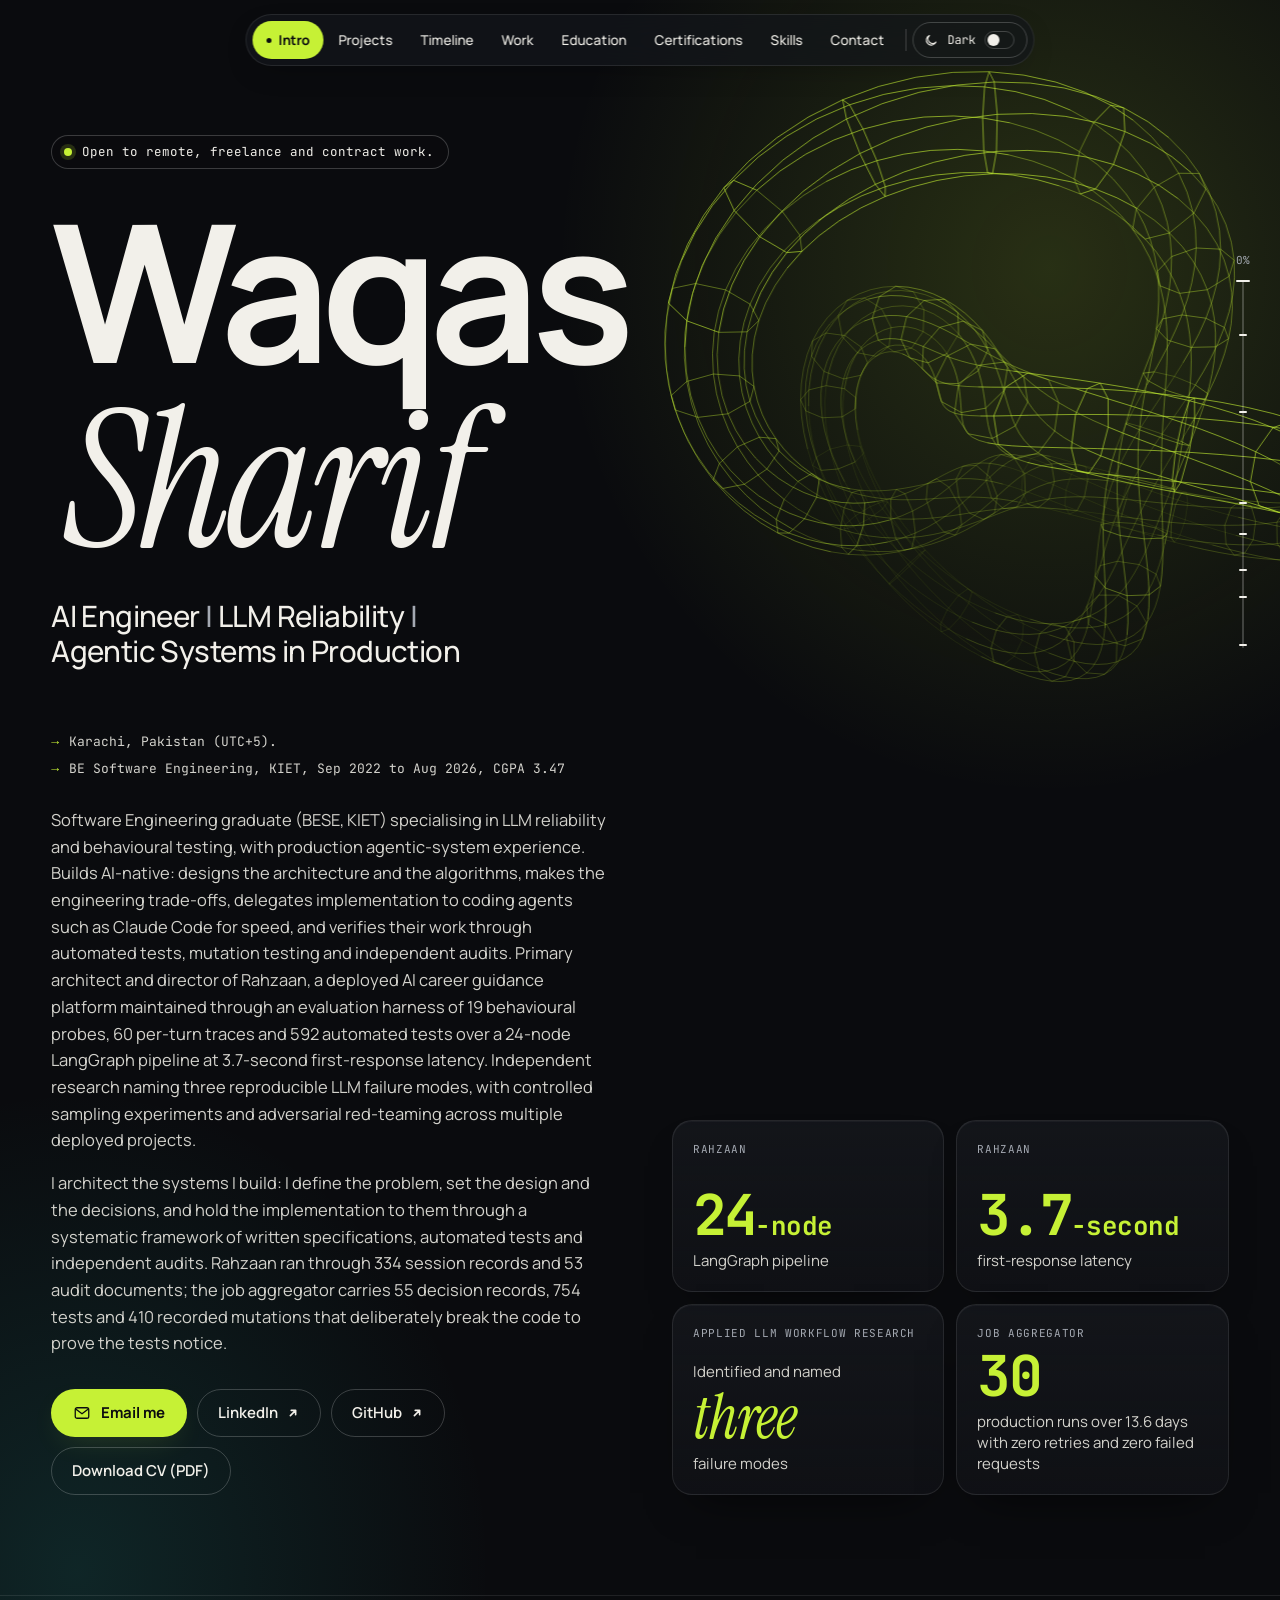
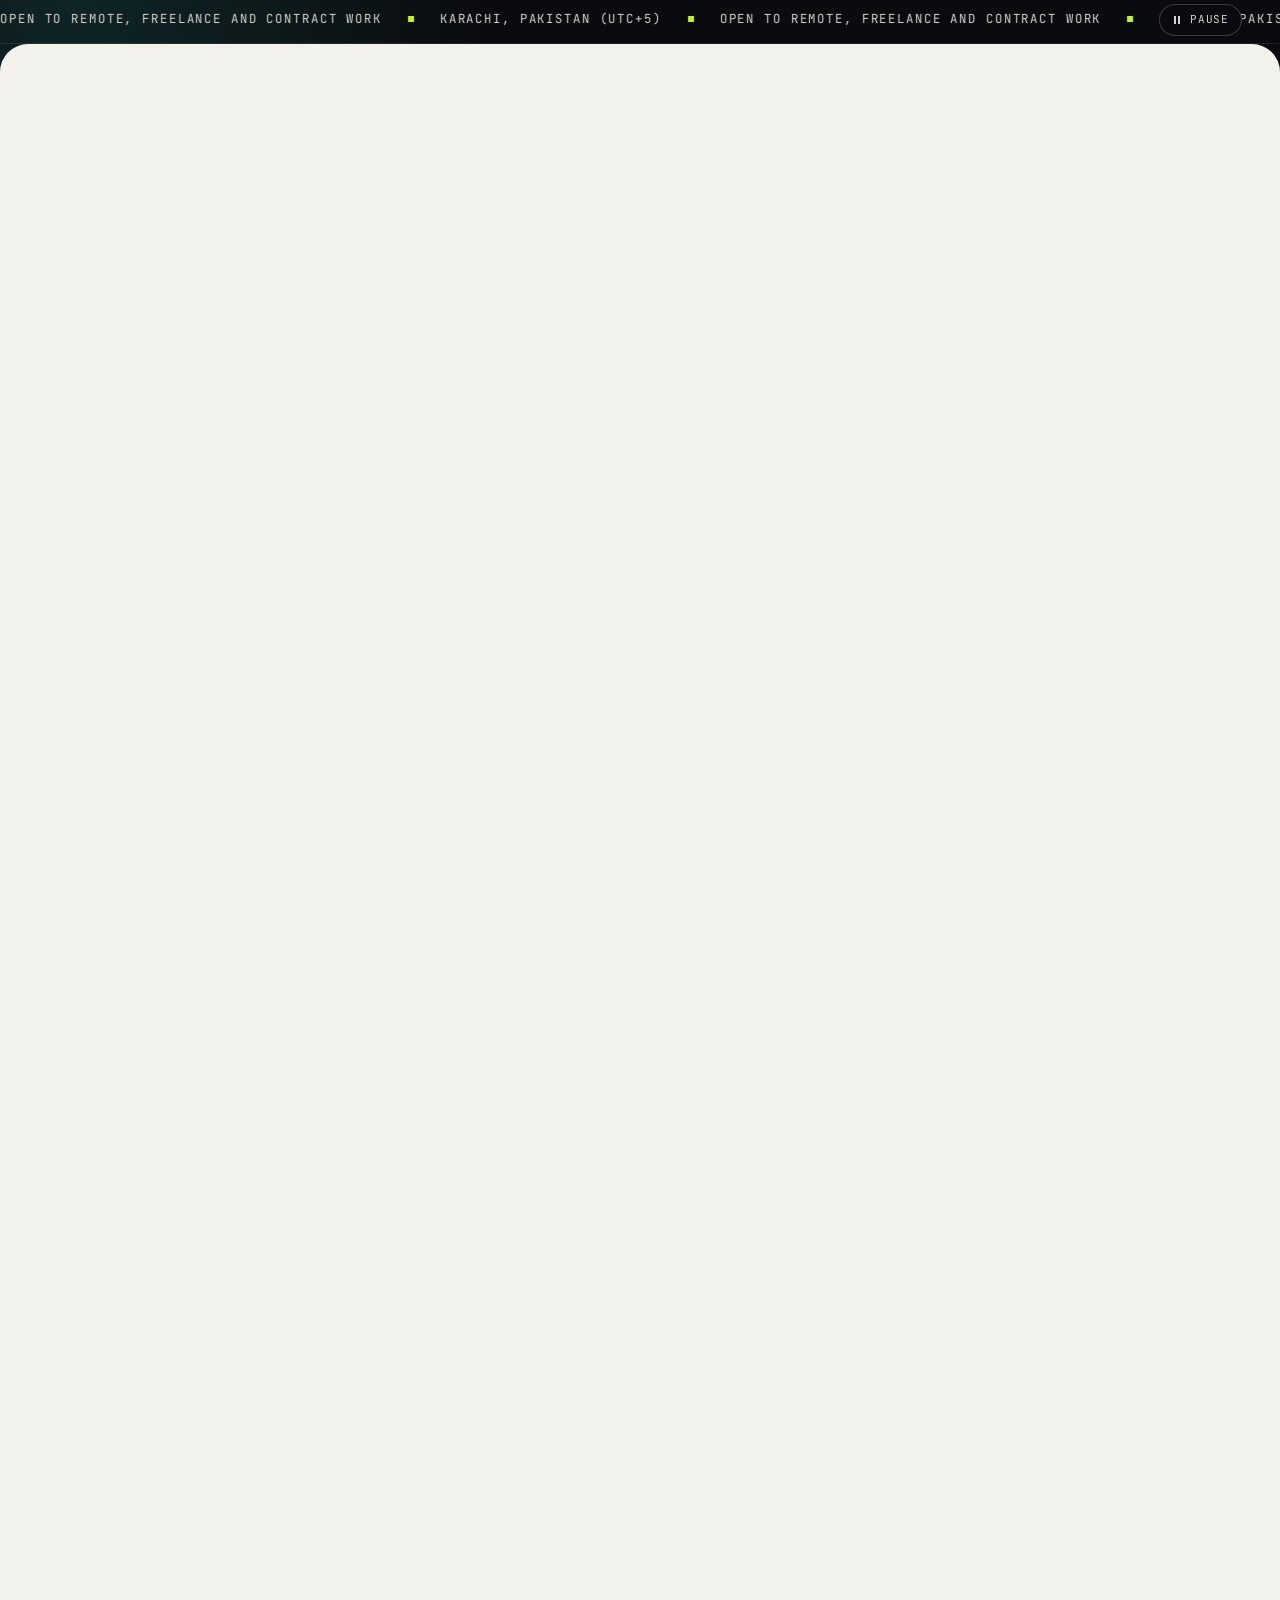
==== commit f2ce13fb: "Content: the master CV's new role wording of 2026-10-21 The summary's second sentence, the job aggre" ====
--- a/index.html
+++ b/index.html
@@ -77,7 +77,7 @@
 <li><span class="arrow" aria-hidden="true">&rarr;</span> <span>Karachi, Pakistan (UTC+5).</span></li>
 <li><span class="arrow" aria-hidden="true">&rarr;</span> <span><span>BE Software Engineering, KIET,</span> <span>Sep 2022 to Aug 2026,</span> <span>CGPA 3.47</span></span></li>
 </ul>
-<p class="lede">Software Engineering graduate (BESE, KIET) specialising in LLM reliability and behavioural testing, with production agentic-system experience. Builds AI-native: designs the architecture and the algorithms, makes the engineering trade-offs, and directs coding agents that implement to written specifications, verifying their work through automated tests, mutation testing and independent audits. Primary architect and director of Rahzaan, a deployed AI career guidance platform maintained through an evaluation harness of 19 behavioural probes, 60 per-turn traces and 592 automated tests over a 24-node LangGraph pipeline at 3.7-second first-response latency. Independent research naming three reproducible LLM failure modes, with controlled sampling experiments and adversarial red-teaming across multiple deployed projects.</p>
+<p class="lede">Software Engineering graduate (BESE, KIET) specialising in LLM reliability and behavioural testing, with production agentic-system experience. Builds AI-native: designs the architecture and the algorithms, makes the engineering trade-offs, delegates implementation to coding agents such as Claude Code for speed, and verifies their work through automated tests, mutation testing and independent audits. Primary architect and director of Rahzaan, a deployed AI career guidance platform maintained through an evaluation harness of 19 behavioural probes, 60 per-turn traces and 592 automated tests over a 24-node LangGraph pipeline at 3.7-second first-response latency. Independent research naming three reproducible LLM failure modes, with controlled sampling experiments and adversarial red-teaming across multiple deployed projects.</p>
 <p class="lede">I architect the systems I build: I define the problem, set the design and the decisions, and hold the implementation to them through a systematic framework of written specifications, automated tests and independent audits. Rahzaan ran through 334 session records and 53 audit documents; the job aggregator carries 55 decision records, 754 tests and 410 recorded mutations that deliberately break the code to prove the tests notice.</p>
 <ul class="cta">
 <li><a class="btn btn-acc" href="mailto:ma.sharif.waqas@gmail.com"><svg class="i" aria-hidden="true" width="18" height="18" viewBox="0 0 24 24" fill="none" stroke="currentColor" stroke-width="1.7" stroke-linejoin="round"><rect x="3" y="5" width="18" height="14" rx="2.5"/><path d="M4 7l8 6 8-6"/></svg>Email me</a></li>
@@ -263,7 +263,7 @@
 <p class="proj-dates"><time datetime="2026-09">Sep 2026</time> to Present</p>
 <h3 id="h-job-aggregator">Job Aggregator</h3>
 <p class="proj-sub">Automated Job Discovery Pipeline</p>
-<p class="proj-summary"><span class="dot" aria-hidden="true"></span><strong>In development, and running in production since 17 Sep 2026.</strong> Unattended pipeline that reads employer job boards on a schedule and shows only eligible postings for review, at no recurring cost. Architect and director: the design, the algorithms, the trade-offs and the decisions are mine; Claude Code writes the code to specifications I approve, under a working method I designed.</p>
+<p class="proj-summary"><span class="dot" aria-hidden="true"></span><strong>In development, and running in production since 17 Sep 2026.</strong> Unattended pipeline that reads employer job boards on a schedule and shows only eligible postings for review, at no recurring cost. Architect and director: I design the system and its algorithms, make the trade-offs and the decisions, and delegate implementation to Claude Code for speed, under specifications I approve and a development method I designed.</p>
 </div>
 <div class="proj-side">
 <p class="proj-fact">Cut job discovery from a by-hand baseline I estimated at three to six days to a measured median of 5.4 hours after publication.</p>
@@ -884,7 +884,7 @@
 <p class="foot-loc">Karachi, Pakistan (UTC+5)</p>
 <p><a class="foot-link" href="/cv/Waqas_Sharif_CV.pdf" download>Download CV (PDF)</a></p>
 <p><a class="foot-link" href="#intro">Back to top <span aria-hidden="true">&uarr;</span></a></p>
-<p class="foot-note">I architected this site; its implementation is AI-native and in the open. A small Python generator builds it, a tool checks every claim against my CV, its decisions are recorded, and it was tested with a screen reader. Source and records: <a href="https://github.com/Waqas01CP/waqas01cp.github.io">github.com/Waqas01CP/waqas01cp.github.io</a></p>
+<p class="foot-note">I architected this site, set its look and delegated its implementation to Claude Code for speed; all of it is in the open. A small Python generator builds it, a tool checks every claim against my CV, its decisions are recorded, and I tested it with a screen reader. Source and records: <a href="https://github.com/Waqas01CP/waqas01cp.github.io">github.com/Waqas01CP/waqas01cp.github.io</a></p>
 </footer>
 </body>
 </html>
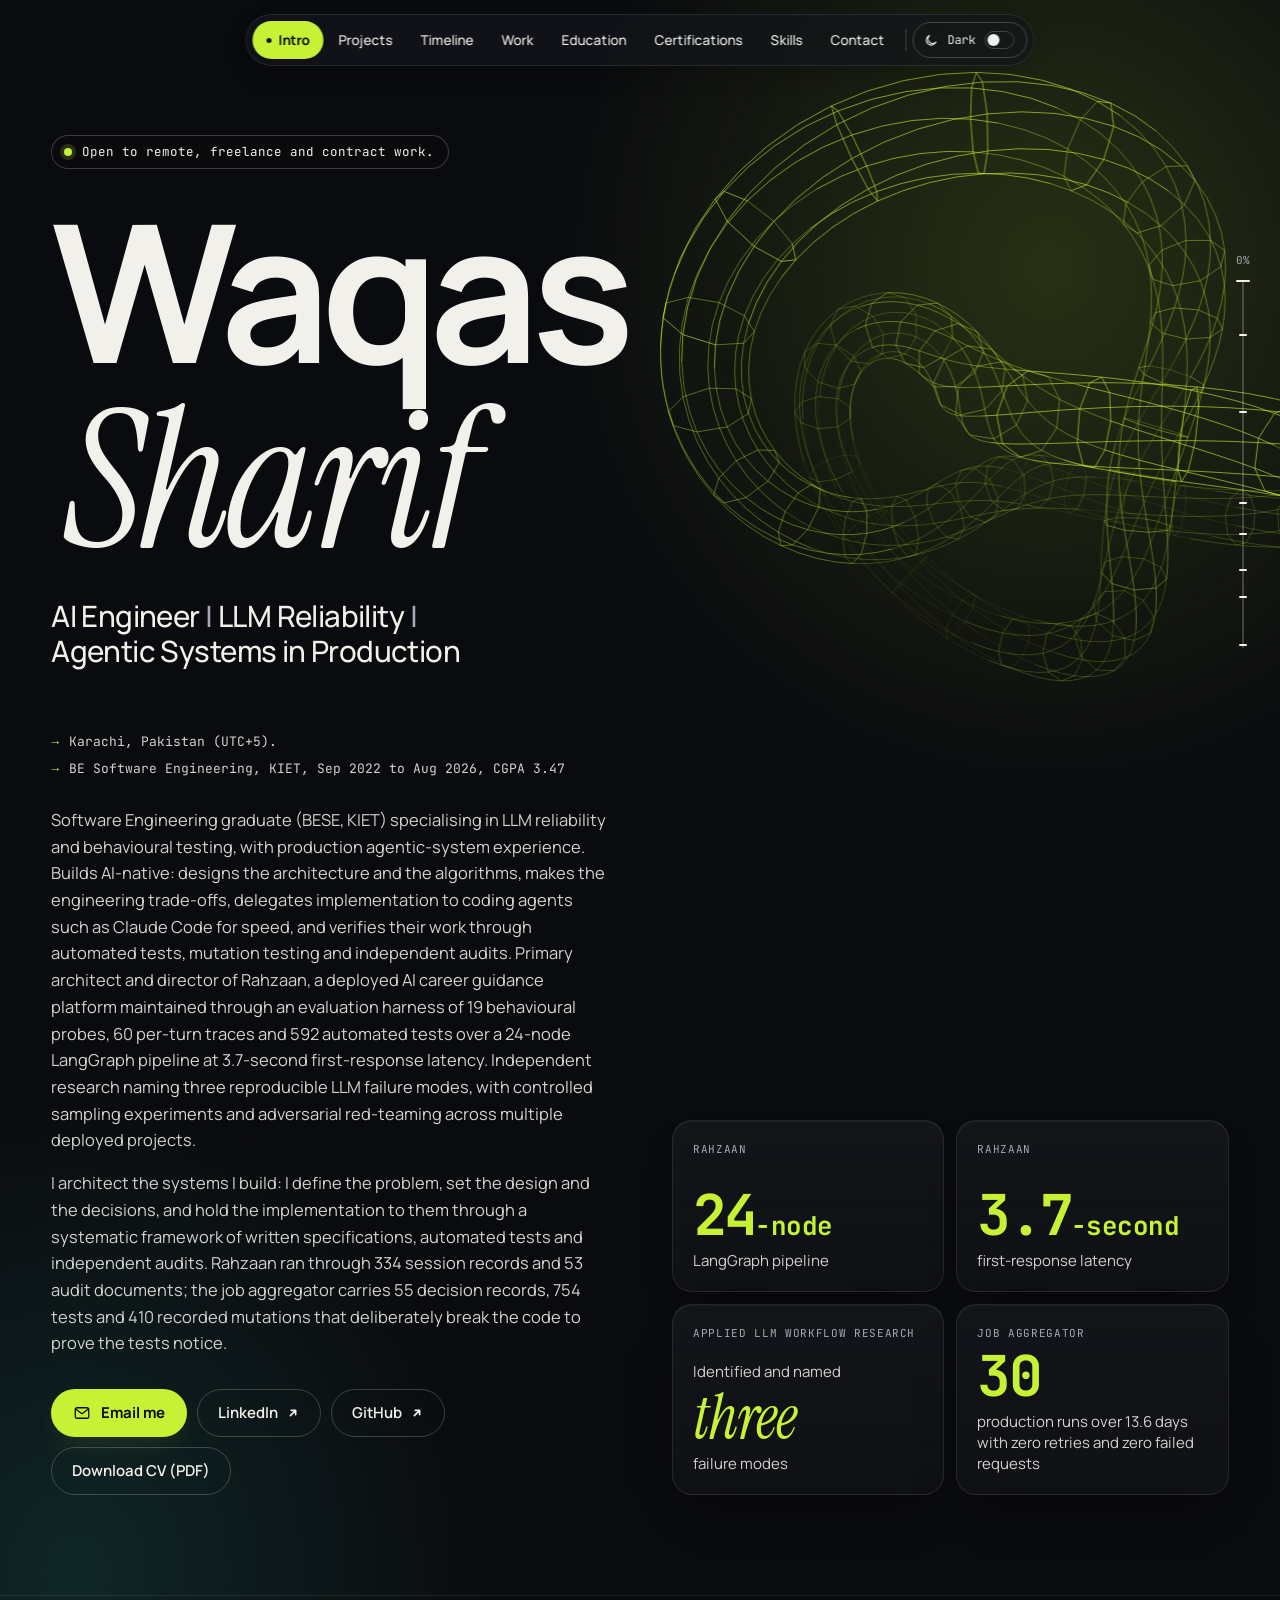
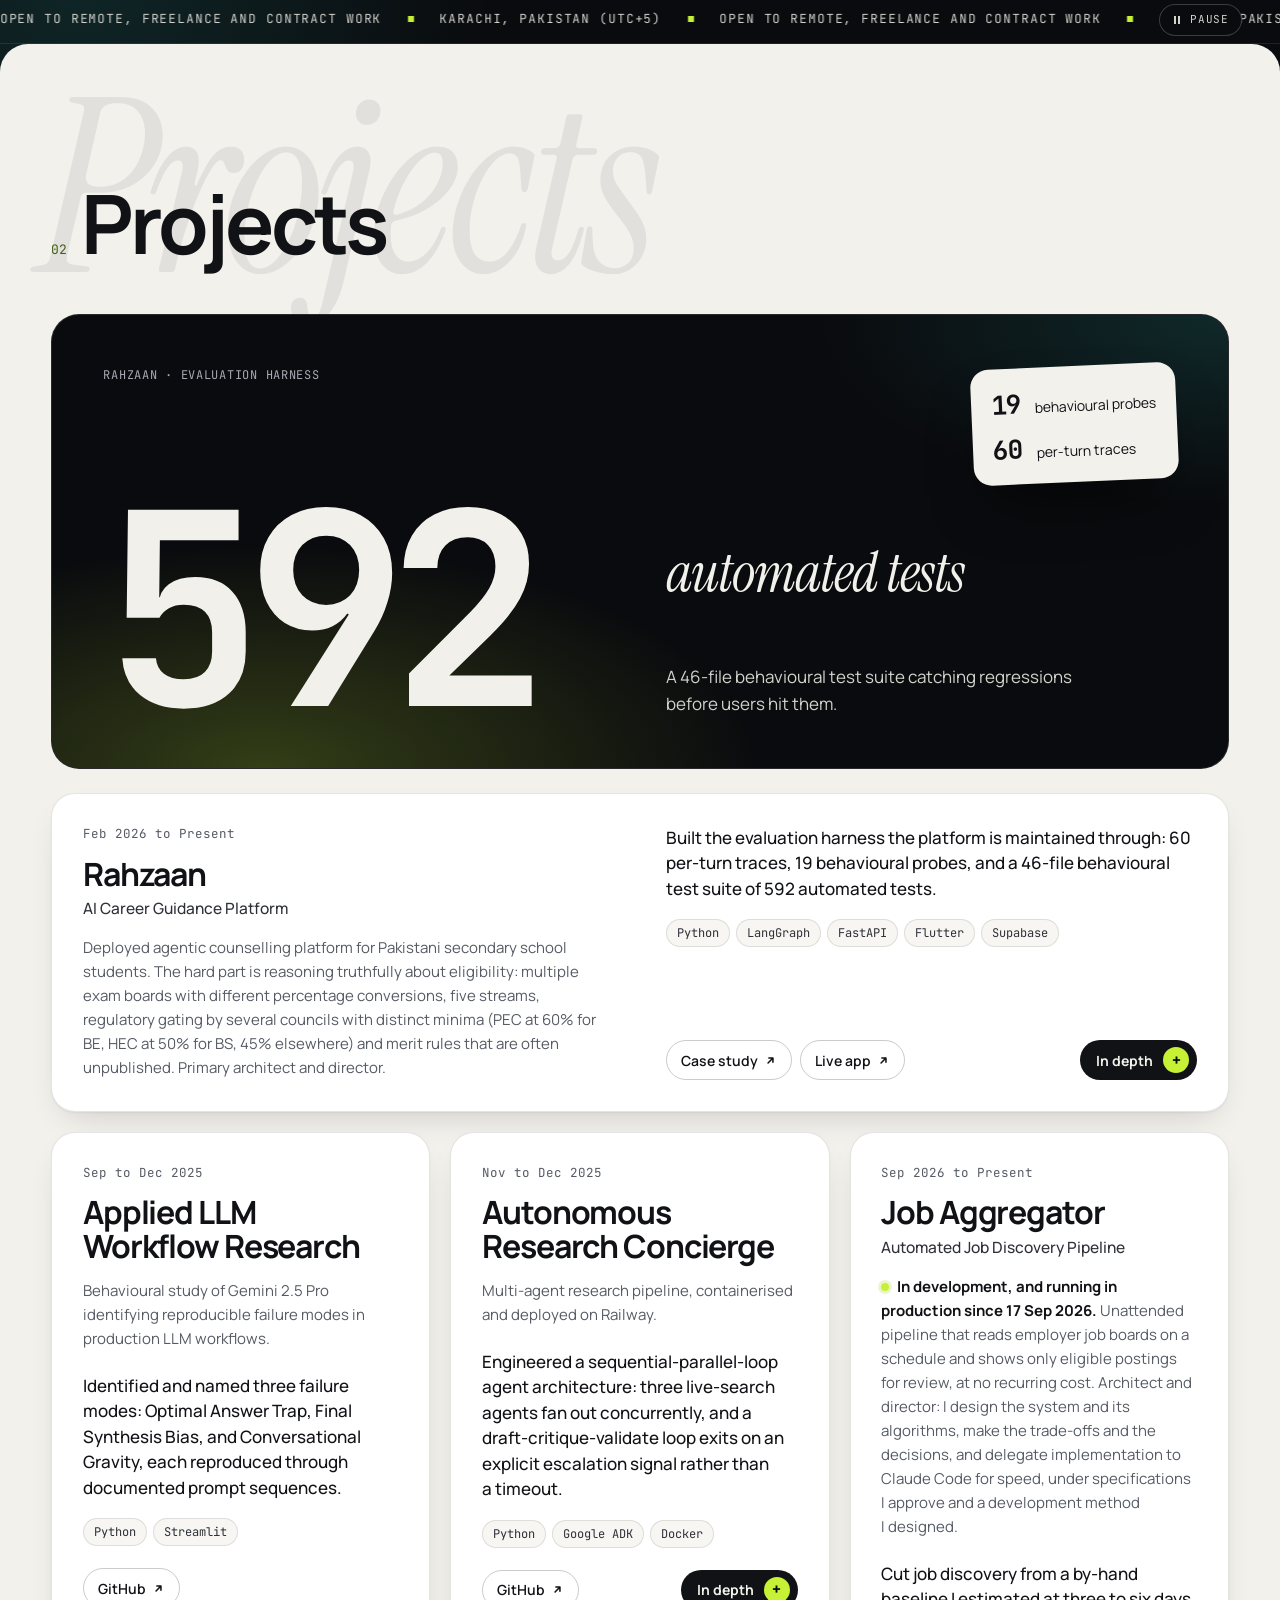
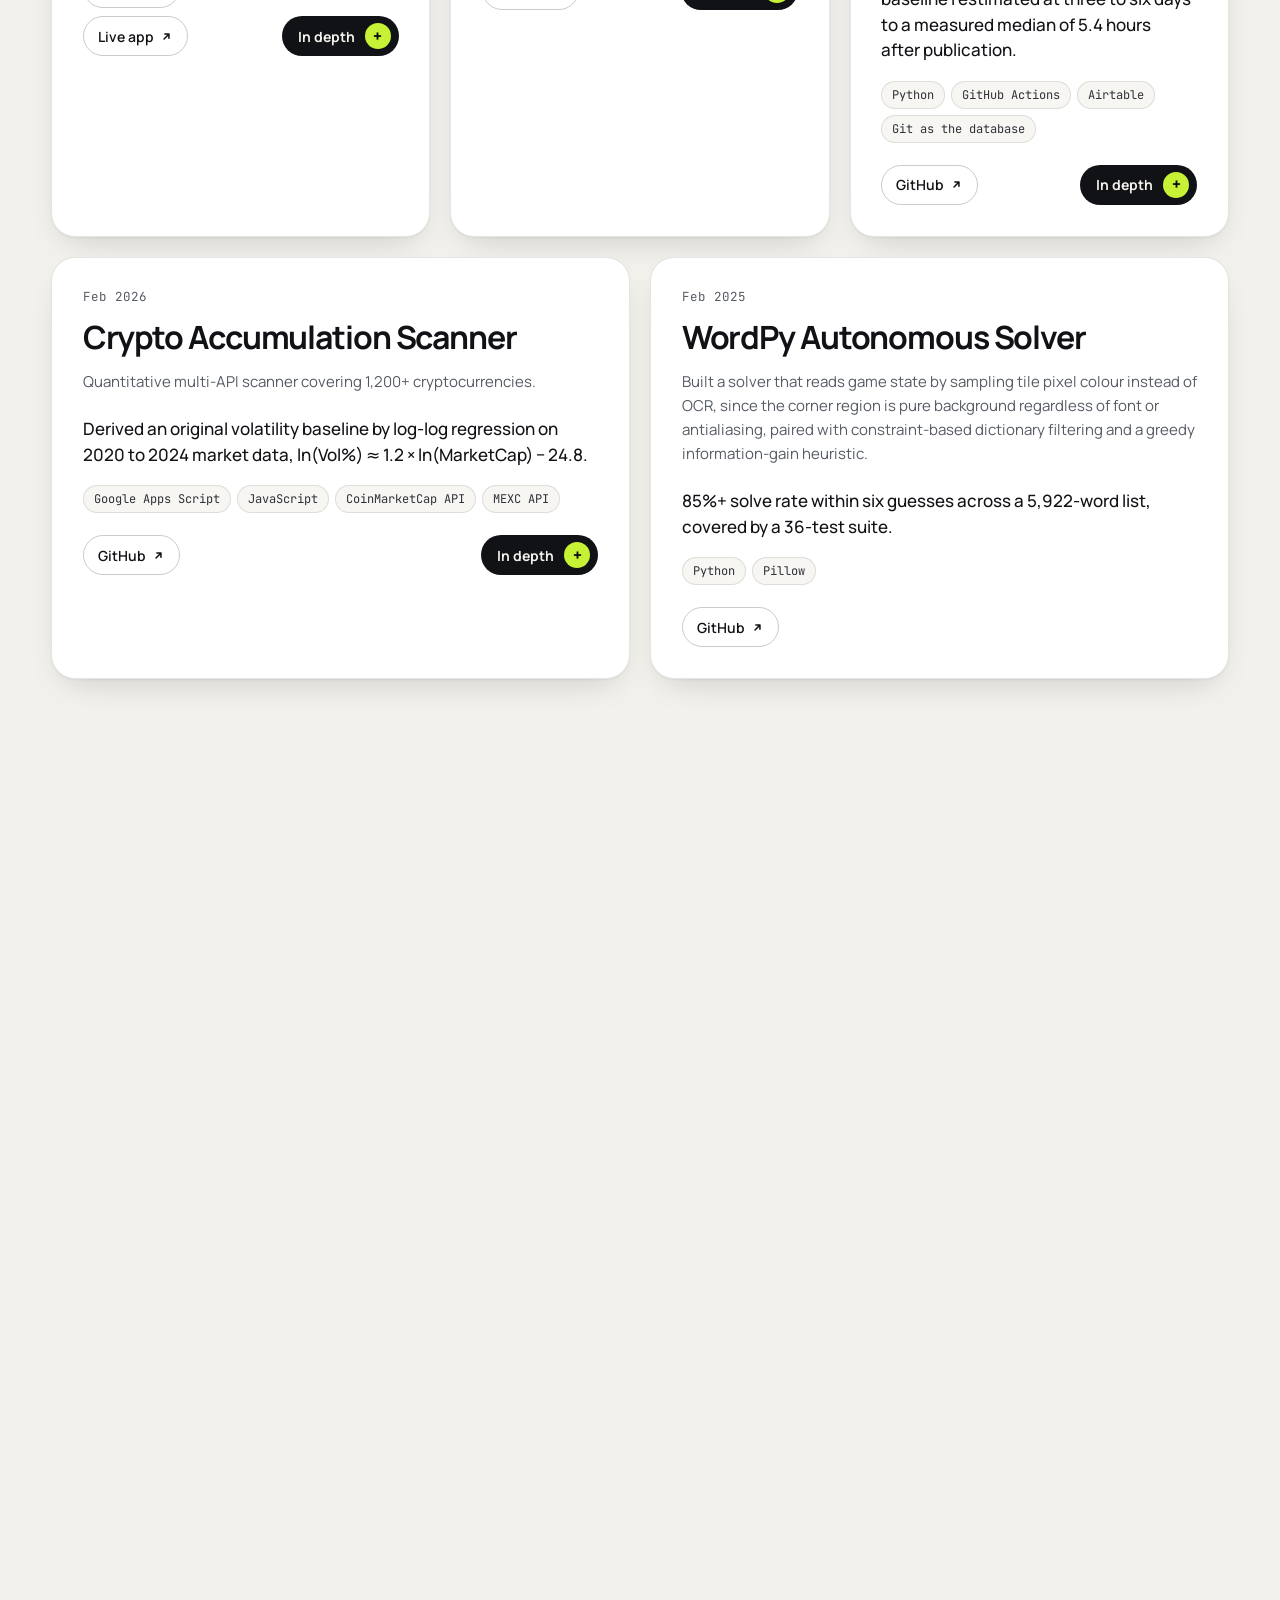
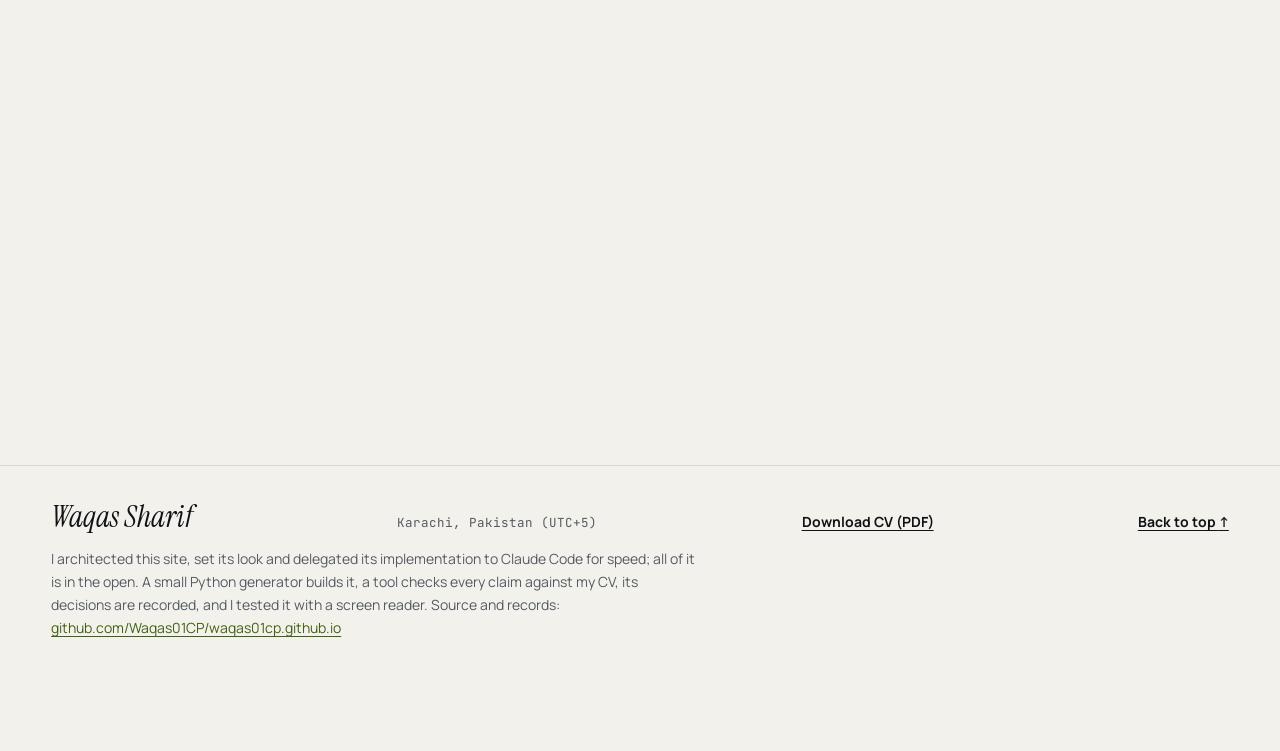
==== commit 78f13ce7: "Page: the In depth button kept beside its links; link cue on touch; no current mark without a script" ====
--- a/index.html
+++ b/index.html
@@ -19,7 +19,7 @@
 <a class="skip" href="#main">Skip to main content</a>
 <nav class="dnav dark" aria-label="Sections" data-nav-box>
 <ol class="dnav-list">
-<li><a href="#intro" data-nav-link="intro" aria-current="location">Intro</a></li>
+<li><a href="#intro" data-nav-link="intro">Intro</a></li>
 <li><a href="#projects" data-nav-link="projects">Projects</a></li>
 <li><a href="#timeline" data-nav-link="timeline">Timeline</a></li>
 <li><a href="#work" data-nav-link="work">Work</a></li>
@@ -46,10 +46,10 @@
 <nav class="mbar dark" aria-label="Sections" data-nav-box>
 <div class="mbar-pill" data-mbar-pill>
 <details class="mnav" data-mnav>
-<summary><span class="mnav-n" data-active-n>01</span><span class="vh"> </span> <span class="mnav-label" data-active-label>Intro</span><span class="vh"> </span> <span class="mnav-pct" aria-hidden="true" data-pct></span> <span class="vh">Sections menu</span><svg class="i i-menu" aria-hidden="true" width="18" height="18" viewBox="0 0 24 24" fill="none" stroke="currentColor" stroke-width="1.8" stroke-linecap="round"><path class="i-open" d="M4 8h16M4 16h16"/><path class="i-close" d="M6 6l12 12M18 6L6 18"/></svg></summary>
+<summary><span class="mnav-n" data-active-n></span><span class="vh"> </span> <span class="mnav-label" data-active-label>Sections</span><span class="vh"> </span> <span class="mnav-pct" aria-hidden="true" data-pct></span> <span class="vh">Sections menu</span><svg class="i i-menu" aria-hidden="true" width="18" height="18" viewBox="0 0 24 24" fill="none" stroke="currentColor" stroke-width="1.8" stroke-linecap="round"><path class="i-open" d="M4 8h16M4 16h16"/><path class="i-close" d="M6 6l12 12M18 6L6 18"/></svg></summary>
 <div class="mnav-panel">
 <ol>
-<li><a href="#intro" data-nav-link="intro" aria-current="location"><span class="mnav-num" aria-hidden="true">01</span> Intro</a></li>
+<li><a href="#intro" data-nav-link="intro"><span class="mnav-num" aria-hidden="true">01</span> Intro</a></li>
 <li><a href="#projects" data-nav-link="projects"><span class="mnav-num" aria-hidden="true">02</span> Projects</a></li>
 <li><a href="#timeline" data-nav-link="timeline"><span class="mnav-num" aria-hidden="true">03</span> Timeline</a></li>
 <li><a href="#work" data-nav-link="work"><span class="mnav-num" aria-hidden="true">04</span> Work</a></li>
@@ -152,8 +152,10 @@
 <li>Supabase</li>
 </ul>
 <div class="proj-actions">
+<div class="proj-links">
 <a class="btn btn-sm" href="/Rahzaan/">Case study<span class="vh">: Rahzaan</span><svg class="i" aria-hidden="true" width="13" height="13" viewBox="0 0 16 16" fill="none" stroke="currentColor" stroke-width="1.9" stroke-linecap="round" stroke-linejoin="round"><path d="M5 11L11 5M6 5h5v5"/></svg></a>
 <a class="btn btn-sm" href="https://fyp-career-guidance.vercel.app/">Live app<span class="vh">: Rahzaan</span><svg class="i" aria-hidden="true" width="13" height="13" viewBox="0 0 16 16" fill="none" stroke="currentColor" stroke-width="1.9" stroke-linecap="round" stroke-linejoin="round"><path d="M5 11L11 5M6 5h5v5"/></svg></a>
+</div>
 <button type="button" class="depth-toggle" id="toggle-rahzaan" aria-expanded="false" aria-controls="depth-rahzaan" data-depth-toggle data-js hidden aria-hidden="true">In depth<span class="vh">: Rahzaan</span><span class="sign" aria-hidden="true"></span></button>
 </div>
 </div>
@@ -196,8 +198,10 @@
 <li>Streamlit</li>
 </ul>
 <div class="proj-actions">
+<div class="proj-links">
 <a class="btn btn-sm" href="https://github.com/Waqas01CP/Applied-LLM-Workflow-Research">GitHub<span class="vh">: Applied LLM Workflow Research</span><svg class="i" aria-hidden="true" width="13" height="13" viewBox="0 0 16 16" fill="none" stroke="currentColor" stroke-width="1.9" stroke-linecap="round" stroke-linejoin="round"><path d="M5 11L11 5M6 5h5v5"/></svg></a>
 <a class="btn btn-sm" href="https://applied-llm-workflow-research.streamlit.app/">Live app<span class="vh">: Applied LLM Workflow Research</span><svg class="i" aria-hidden="true" width="13" height="13" viewBox="0 0 16 16" fill="none" stroke="currentColor" stroke-width="1.9" stroke-linecap="round" stroke-linejoin="round"><path d="M5 11L11 5M6 5h5v5"/></svg></a>
+</div>
 <button type="button" class="depth-toggle" id="toggle-applied-llm-workflow-research" aria-expanded="false" aria-controls="depth-applied-llm-workflow-research" data-depth-toggle data-js hidden aria-hidden="true">In depth<span class="vh">: Applied LLM Workflow Research</span><span class="sign" aria-hidden="true"></span></button>
 </div>
 </div>
@@ -235,7 +239,9 @@
 <li>Docker</li>
 </ul>
 <div class="proj-actions">
+<div class="proj-links">
 <a class="btn btn-sm" href="https://github.com/Waqas01CP/Autonomous-Research-Concierge">GitHub<span class="vh">: Autonomous Research Concierge</span><svg class="i" aria-hidden="true" width="13" height="13" viewBox="0 0 16 16" fill="none" stroke="currentColor" stroke-width="1.9" stroke-linecap="round" stroke-linejoin="round"><path d="M5 11L11 5M6 5h5v5"/></svg></a>
+</div>
 <button type="button" class="depth-toggle" id="toggle-autonomous-research-concierge" aria-expanded="false" aria-controls="depth-autonomous-research-concierge" data-depth-toggle data-js hidden aria-hidden="true">In depth<span class="vh">: Autonomous Research Concierge</span><span class="sign" aria-hidden="true"></span></button>
 </div>
 </div>
@@ -274,7 +280,9 @@
 <li>Git as the database</li>
 </ul>
 <div class="proj-actions">
+<div class="proj-links">
 <a class="btn btn-sm" href="https://github.com/Waqas01CP/job-aggregator">GitHub<span class="vh">: Job Aggregator</span><svg class="i" aria-hidden="true" width="13" height="13" viewBox="0 0 16 16" fill="none" stroke="currentColor" stroke-width="1.9" stroke-linecap="round" stroke-linejoin="round"><path d="M5 11L11 5M6 5h5v5"/></svg></a>
+</div>
 <button type="button" class="depth-toggle" id="toggle-job-aggregator" aria-expanded="false" aria-controls="depth-job-aggregator" data-depth-toggle data-js hidden aria-hidden="true">In depth<span class="vh">: Job Aggregator</span><span class="sign" aria-hidden="true"></span></button>
 </div>
 </div>
@@ -316,7 +324,9 @@
 <li>MEXC API</li>
 </ul>
 <div class="proj-actions">
+<div class="proj-links">
 <a class="btn btn-sm" href="https://github.com/Waqas01CP/Crypto-Accumulation-Scanner">GitHub<span class="vh">: Crypto Accumulation Scanner</span><svg class="i" aria-hidden="true" width="13" height="13" viewBox="0 0 16 16" fill="none" stroke="currentColor" stroke-width="1.9" stroke-linecap="round" stroke-linejoin="round"><path d="M5 11L11 5M6 5h5v5"/></svg></a>
+</div>
 <button type="button" class="depth-toggle" id="toggle-crypto-accumulation-scanner" aria-expanded="false" aria-controls="depth-crypto-accumulation-scanner" data-depth-toggle data-js hidden aria-hidden="true">In depth<span class="vh">: Crypto Accumulation Scanner</span><span class="sign" aria-hidden="true"></span></button>
 </div>
 </div>
@@ -351,7 +361,9 @@
 <li>Pillow</li>
 </ul>
 <div class="proj-actions">
+<div class="proj-links">
 <a class="btn btn-sm" href="https://github.com/Waqas01CP/WordPy-Solver">GitHub<span class="vh">: WordPy Autonomous Solver</span><svg class="i" aria-hidden="true" width="13" height="13" viewBox="0 0 16 16" fill="none" stroke="currentColor" stroke-width="1.9" stroke-linecap="round" stroke-linejoin="round"><path d="M5 11L11 5M6 5h5v5"/></svg></a>
+</div>
 </div>
 </div>
 </div>
--- a/static/site.css
+++ b/static/site.css
@@ -850,9 +850,9 @@
 }
 .proj-side { display: flex; flex-direction: column; gap: 18px; }
 .proj-fact { font-size: 17px; line-height: 1.5; font-weight: 500; text-wrap: pretty; }
-.proj-actions { margin-top: auto; display: flex; flex-wrap: wrap; align-items: center; gap: 8px; padding-top: 4px; }
+.proj-actions { margin-top: auto; display: grid; grid-template-columns: minmax(0, 1fr) auto; align-items: end; gap: 8px; padding-top: 4px; }
+.proj-links { display: flex; flex-wrap: wrap; align-items: center; gap: 8px; }
 .depth-toggle {
-  margin-left: auto;
   white-space: nowrap;
   display: inline-flex;
   align-items: center;
@@ -1445,6 +1445,9 @@
 }
 .cert:hover .cert-flood, .cert:focus-visible .cert-flood { transform: translateY(0); }
 .cert:hover .cert-view, .cert:focus-visible .cert-view { opacity: 1; transform: none; }
+/* A touch screen has no hover, so the card's only link cue is shown from the
+   start there (the first audit, F3). */
+@media (hover: none) { .cert-view { opacity: 1; transform: none; } }
 .cert-acc:hover, .cert-acc:focus-visible { color: #0B0C0F; }
 .cert-ink:hover, .cert-ink:focus-visible { color: var(--bg); }
 
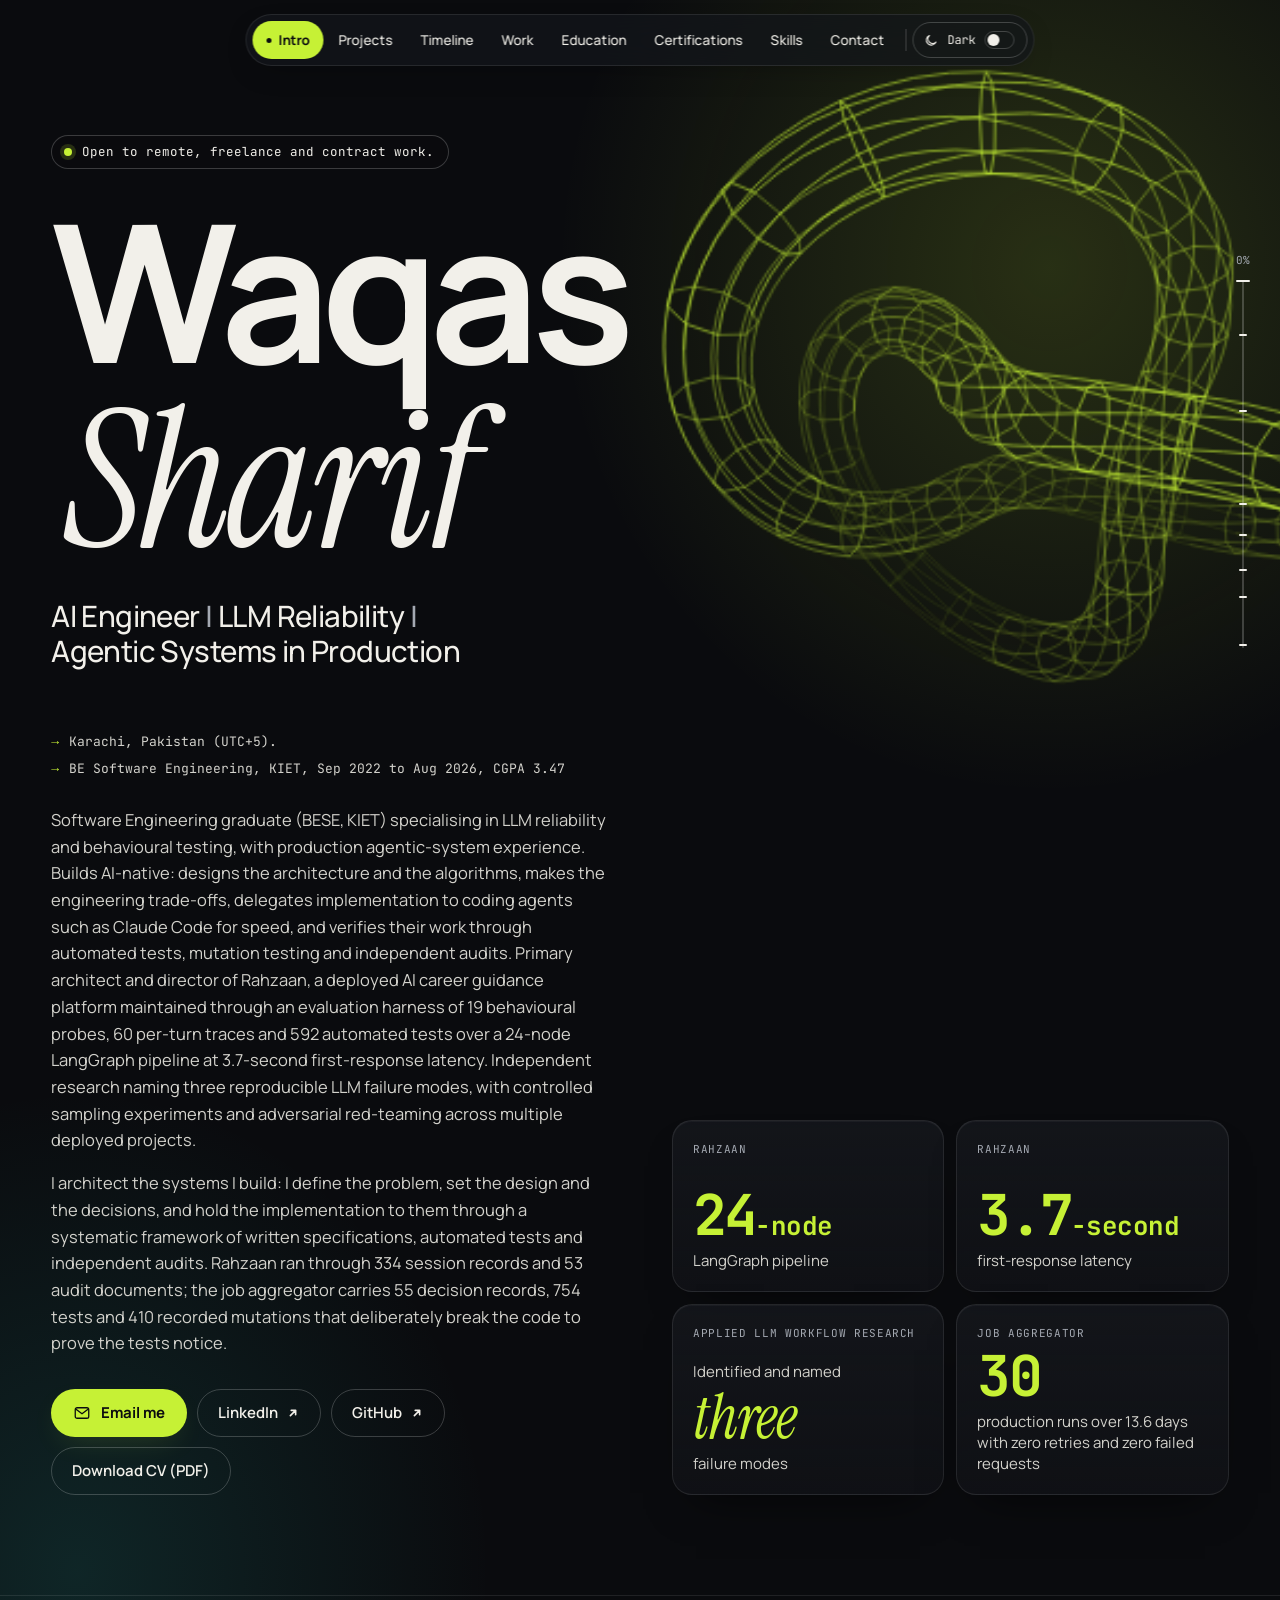
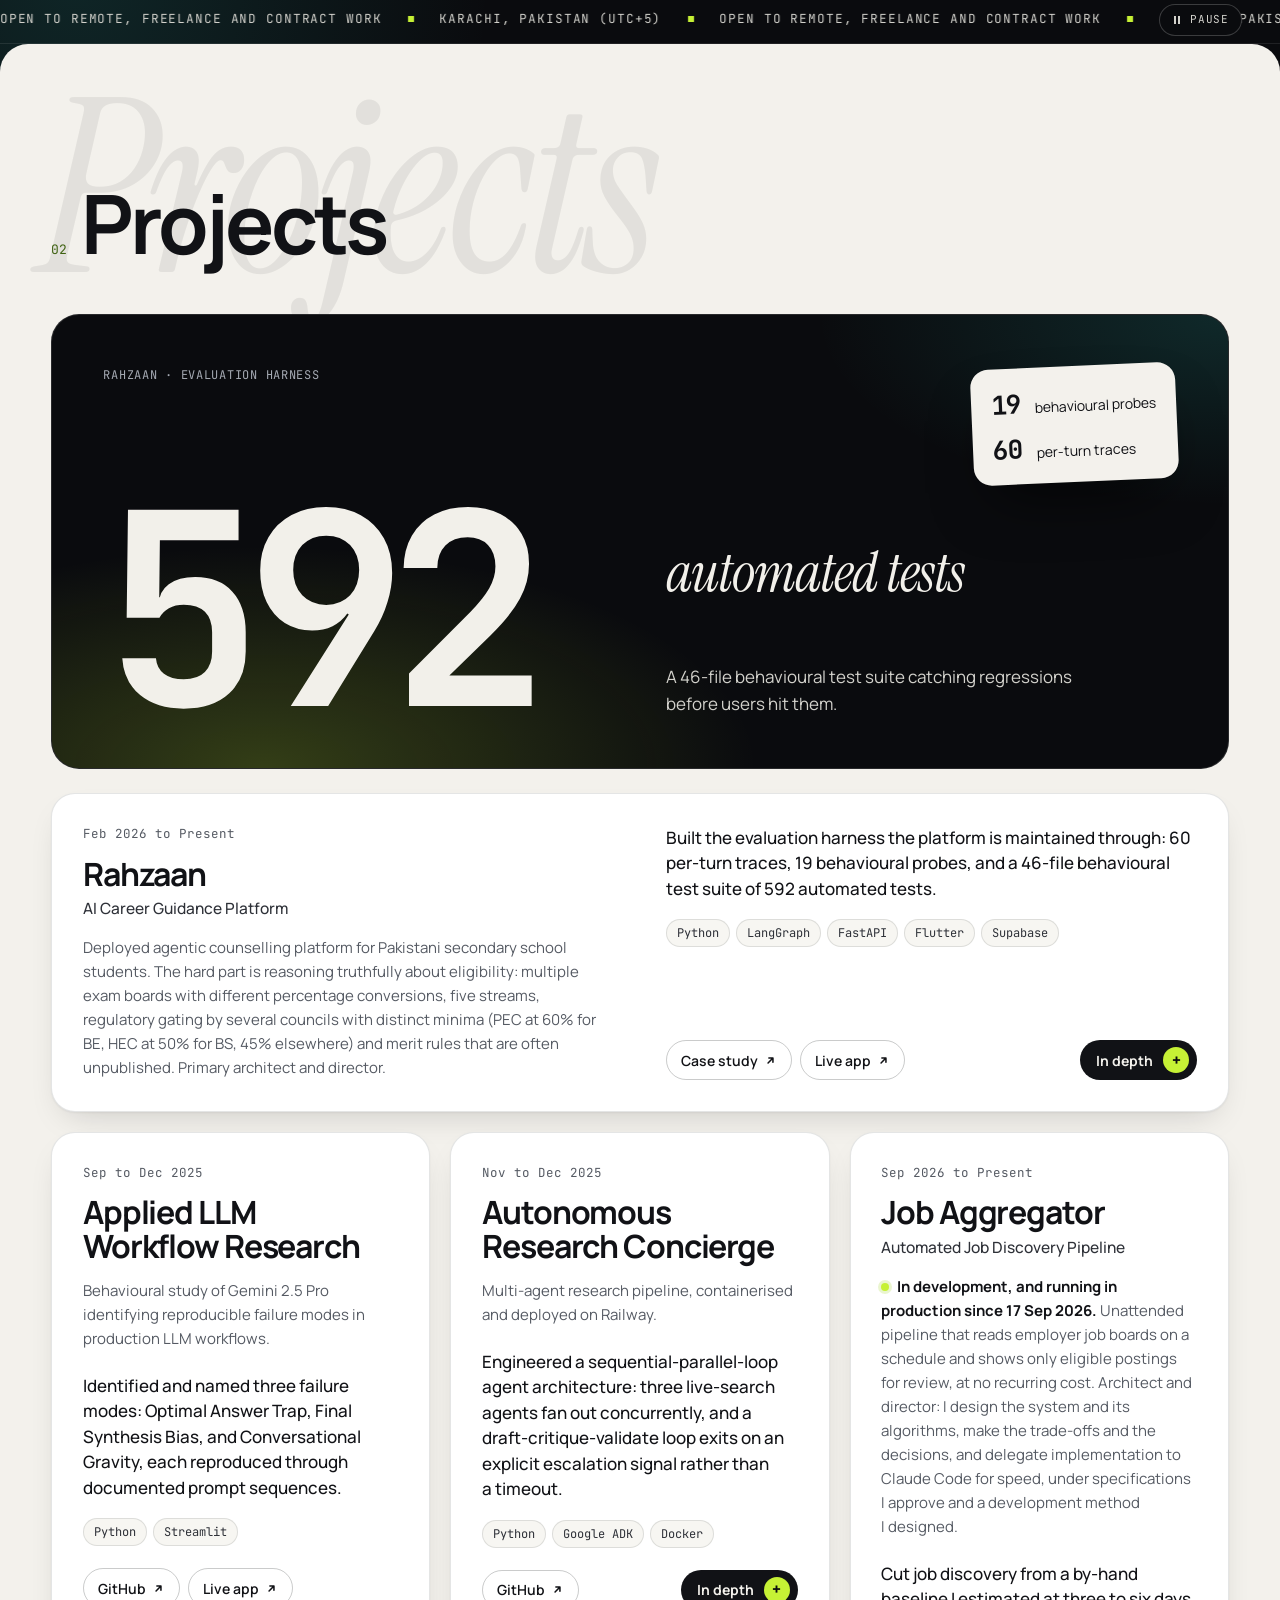
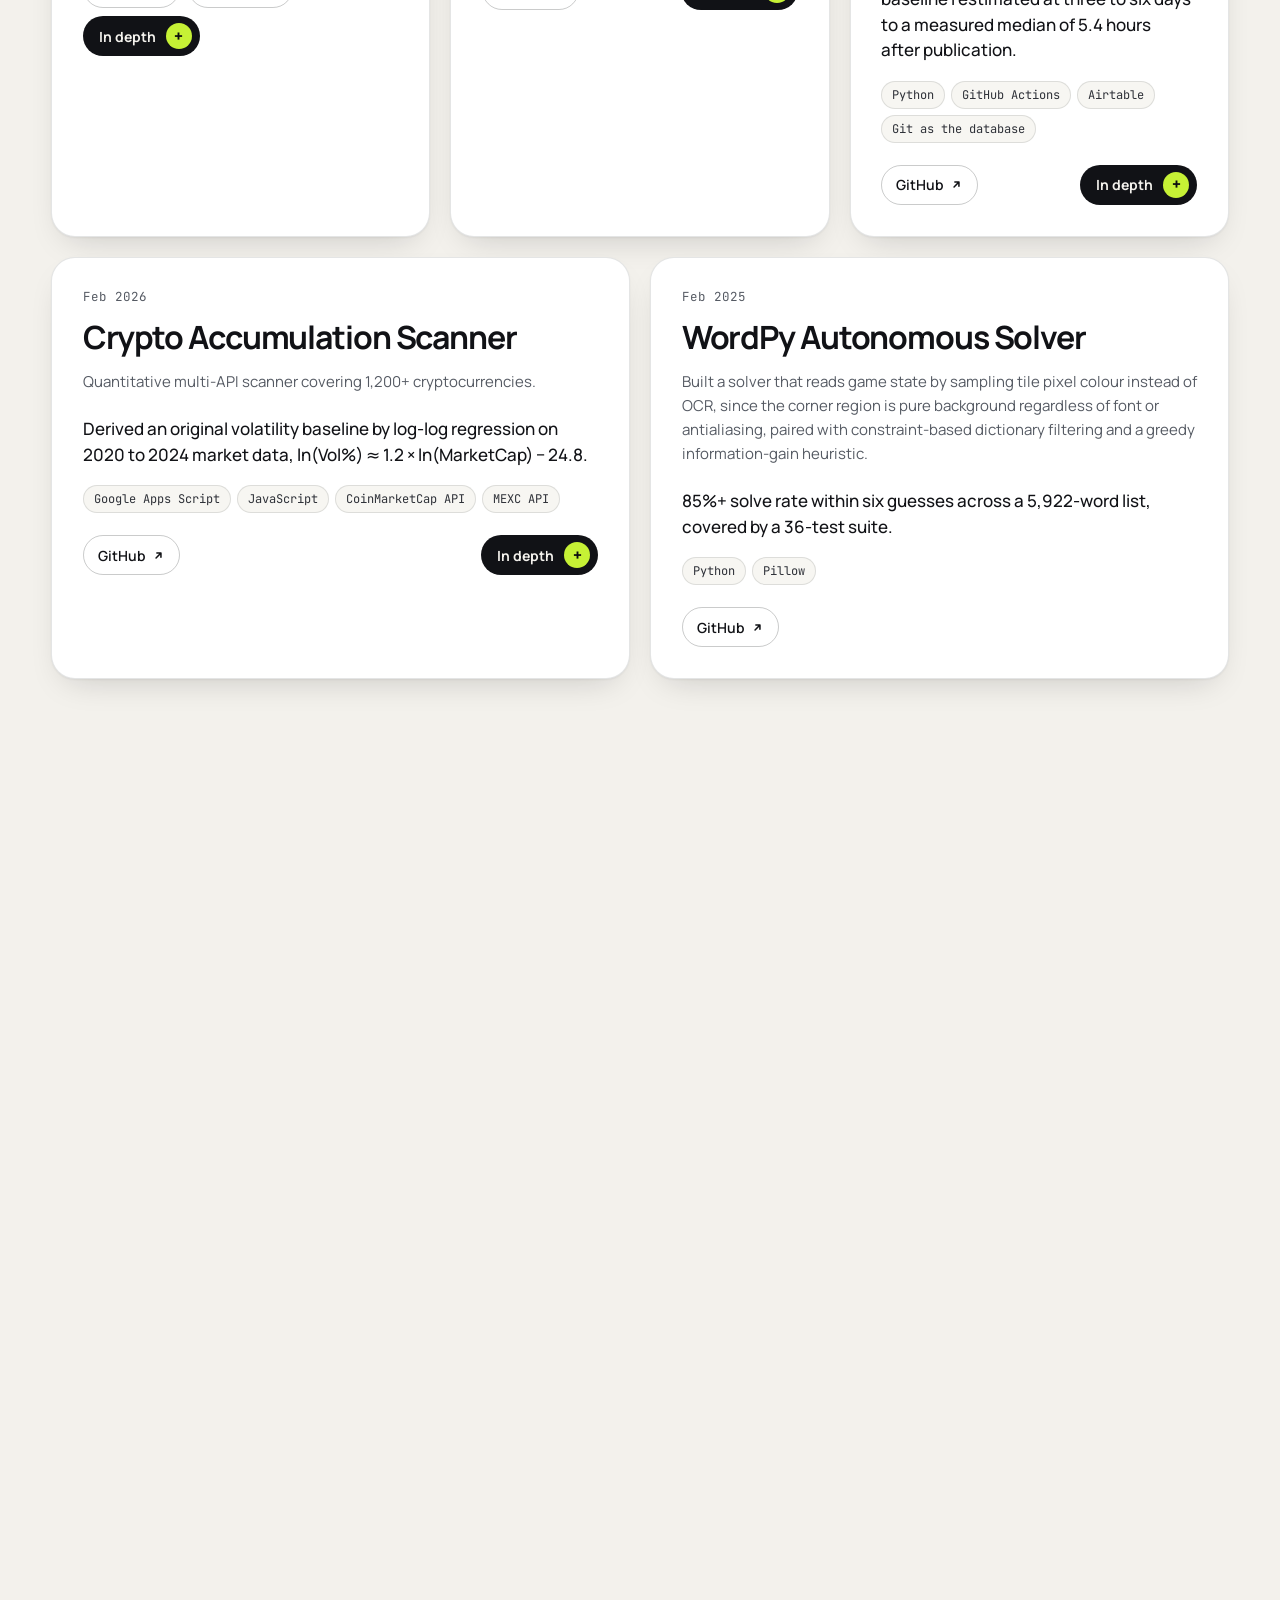
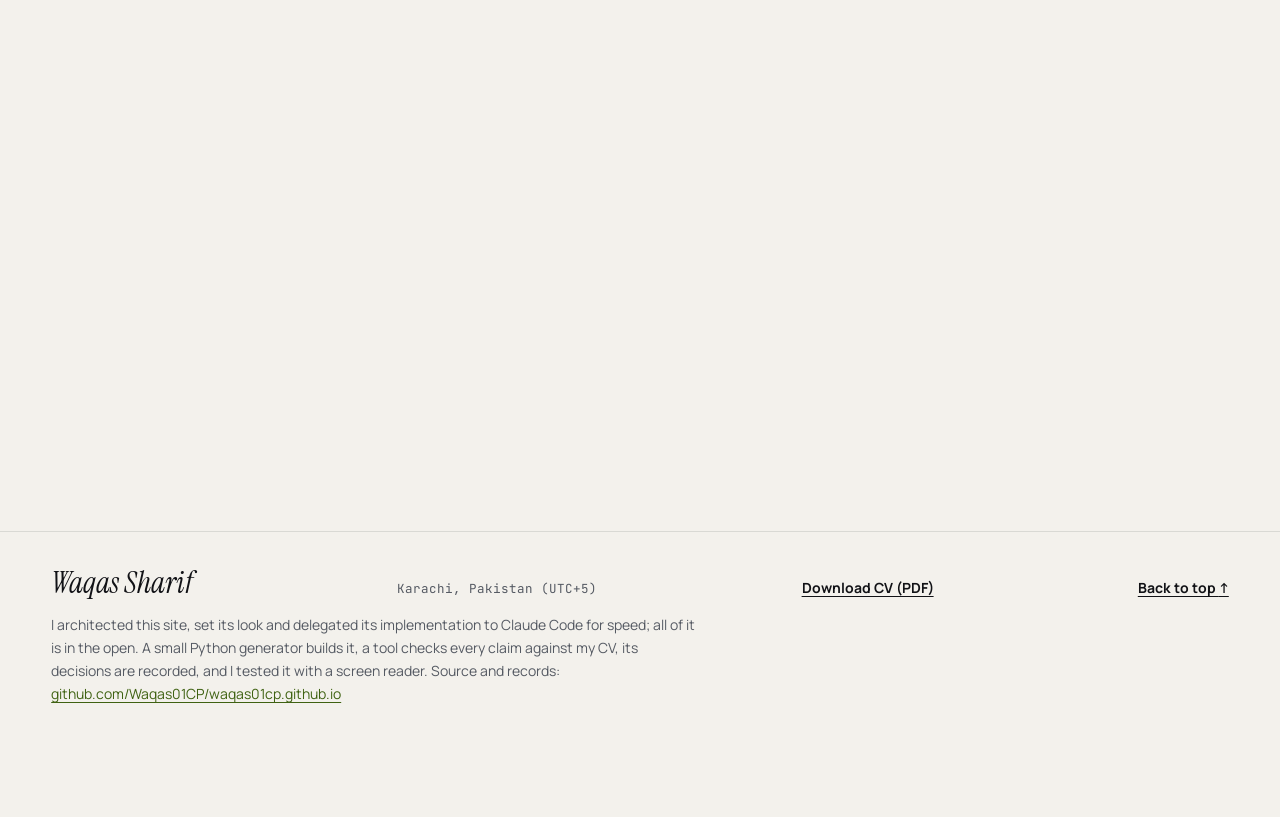
==== commit 4e5f15c3: "Timeline: cards widen into free columns; Builds gets more of the width Brief 15. Columns were counte" ====
--- a/index.html
+++ b/index.html
@@ -4,7 +4,7 @@
 <head>
 <meta charset="utf-8">
 <meta name="viewport" content="width=device-width, initial-scale=1">
-<meta name="as-of" content="2026-10">
+<meta name="as-of" content="2026-11">
 <title>Waqas Sharif</title>
 <meta name="description" content="AI Engineer | LLM Reliability | Agentic Systems in Production">
 <meta name="color-scheme" content="light dark">
@@ -377,7 +377,7 @@
 <span class="fade-word" aria-hidden="true" data-fade-word>Timeline</span>
 <div class="sec-title"><span class="sec-n" aria-hidden="true">03</span><h2 id="h-timeline">Timeline</h2></div>
 </header>
-<div class="tl" style="--rows: 136" data-tl data-top="2026-10" data-months="34">
+<div class="tl" style="--rows: 140" data-tl data-top="2026-11" data-months="35">
 <div class="tl-lanes">
 <span class="tl-head lane-builds" aria-hidden="true"><span class="shape" aria-hidden="true"></span>Builds</span>
 <span class="tl-head lane-work" aria-hidden="true"><span class="shape" aria-hidden="true"></span>Work</span>
@@ -393,50 +393,51 @@
 <div class="tl-body">
 <div class="tl-axis" aria-hidden="true">
 <div class="tl-spine"><span class="tl-spine-fill" data-spine-fill></span><span class="tl-chip" data-tl-chip></span></div>
-<span class="tl-month" style="--row: 1">Oct</span>
-<span class="tl-month" style="--row: 5">Sep</span>
-<span class="tl-month" style="--row: 9">Aug</span>
-<span class="tl-month" style="--row: 13">Jul</span>
-<span class="tl-month" style="--row: 17">Jun</span>
-<span class="tl-month" style="--row: 21">May</span>
-<span class="tl-month" style="--row: 25">Apr</span>
-<span class="tl-month" style="--row: 29">Mar</span>
-<span class="tl-month" style="--row: 33">Feb</span>
-<span class="tl-month" style="--row: 37">Jan</span>
-<span class="tl-month" style="--row: 41">Dec</span>
-<span class="tl-month" style="--row: 45">Nov</span>
-<span class="tl-month" style="--row: 49">Oct</span>
-<span class="tl-month" style="--row: 53">Sep</span>
-<span class="tl-month" style="--row: 57">Aug</span>
-<span class="tl-month" style="--row: 61">Jul</span>
-<span class="tl-month" style="--row: 65">Jun</span>
-<span class="tl-month" style="--row: 69">May</span>
-<span class="tl-month" style="--row: 73">Apr</span>
-<span class="tl-month" style="--row: 77">Mar</span>
-<span class="tl-month" style="--row: 81">Feb</span>
-<span class="tl-month" style="--row: 85">Jan</span>
-<span class="tl-month" style="--row: 89">Dec</span>
-<span class="tl-month" style="--row: 93">Nov</span>
-<span class="tl-month" style="--row: 97">Oct</span>
-<span class="tl-month" style="--row: 101">Sep</span>
-<span class="tl-month" style="--row: 105">Aug</span>
-<span class="tl-month" style="--row: 109">Jul</span>
-<span class="tl-month" style="--row: 113">Jun</span>
-<span class="tl-month" style="--row: 117">May</span>
-<span class="tl-month" style="--row: 121">Apr</span>
-<span class="tl-month" style="--row: 125">Mar</span>
-<span class="tl-month" style="--row: 129">Feb</span>
-<span class="tl-month" style="--row: 133">Jan</span>
+<span class="tl-month" style="--row: 1">Nov</span>
+<span class="tl-month" style="--row: 5">Oct</span>
+<span class="tl-month" style="--row: 9">Sep</span>
+<span class="tl-month" style="--row: 13">Aug</span>
+<span class="tl-month" style="--row: 17">Jul</span>
+<span class="tl-month" style="--row: 21">Jun</span>
+<span class="tl-month" style="--row: 25">May</span>
+<span class="tl-month" style="--row: 29">Apr</span>
+<span class="tl-month" style="--row: 33">Mar</span>
+<span class="tl-month" style="--row: 37">Feb</span>
+<span class="tl-month" style="--row: 41">Jan</span>
+<span class="tl-month" style="--row: 45">Dec</span>
+<span class="tl-month" style="--row: 49">Nov</span>
+<span class="tl-month" style="--row: 53">Oct</span>
+<span class="tl-month" style="--row: 57">Sep</span>
+<span class="tl-month" style="--row: 61">Aug</span>
+<span class="tl-month" style="--row: 65">Jul</span>
+<span class="tl-month" style="--row: 69">Jun</span>
+<span class="tl-month" style="--row: 73">May</span>
+<span class="tl-month" style="--row: 77">Apr</span>
+<span class="tl-month" style="--row: 81">Mar</span>
+<span class="tl-month" style="--row: 85">Feb</span>
+<span class="tl-month" style="--row: 89">Jan</span>
+<span class="tl-month" style="--row: 93">Dec</span>
+<span class="tl-month" style="--row: 97">Nov</span>
+<span class="tl-month" style="--row: 101">Oct</span>
+<span class="tl-month" style="--row: 105">Sep</span>
+<span class="tl-month" style="--row: 109">Aug</span>
+<span class="tl-month" style="--row: 113">Jul</span>
+<span class="tl-month" style="--row: 117">Jun</span>
+<span class="tl-month" style="--row: 121">May</span>
+<span class="tl-month" style="--row: 125">Apr</span>
+<span class="tl-month" style="--row: 129">Mar</span>
+<span class="tl-month" style="--row: 133">Feb</span>
+<span class="tl-month" style="--row: 137">Jan</span>
 <span class="tl-year" style="--row: 1">2026</span>
-<span class="tl-year" style="--row: 41">2025</span>
-<span class="tl-year-line" style="--row: 41"></span>
-<span class="tl-year" style="--row: 89">2024</span>
-<span class="tl-year-line" style="--row: 89"></span>
+<span class="tl-year" style="--row: 45">2025</span>
+<span class="tl-year-line" style="--row: 45"></span>
+<span class="tl-year" style="--row: 93">2024</span>
+<span class="tl-year-line" style="--row: 93"></span>
 <span class="tl-read" data-tl-read></span>
 </div>
 <span class="tl-mspine" aria-hidden="true"><span class="tl-spine-fill" data-mspine-fill></span></span>
 <ol class="tl-list" role="list" data-tl-list>
-<li class="tl-entry lane-builds after-band" style="--row: 1; --span: 8; --x: 0%; --w: 55%; --gl: 0px; --gr: 3px" data-lane="builds" data-year="2026" data-year-mark>
+<li class="tl-entry lane-builds after-band" style="--row: 1; --span: 12; --x: 0%; --w: 55%; --gl: 0px; --gr: 3px" data-lane="builds" data-year="2026" data-year-mark>
 <span class="tl-yr" aria-hidden="true">2026</span>
 <span class="tl-mark" aria-hidden="true"></span>
 <details class="tl-card" name="tl" data-tl-card>
@@ -448,7 +449,7 @@
 </div>
 </details>
 </li>
-<li class="tl-entry lane-work in-band" style="--row: 13; --span: 8; --x: 0%; --w: 100%; --gl: 0px; --gr: 0px" data-lane="work" data-year="2026">
+<li class="tl-entry lane-work in-band" style="--row: 17; --span: 8; --x: 0%; --w: 100%; --gl: 0px; --gr: 0px" data-lane="work" data-year="2026">
 <span class="tl-yr" aria-hidden="true">2026</span>
 <span class="tl-mark" aria-hidden="true"></span>
 <details class="tl-card" name="tl" data-tl-card>
@@ -460,7 +461,7 @@
 </div>
 </details>
 </li>
-<li class="tl-entry lane-builds in-band" style="--row: 1; --span: 36; --x: 55%; --w: 45%; --gl: 3px; --gr: 0px" data-lane="builds" data-year="2026">
+<li class="tl-entry lane-builds in-band" style="--row: 1; --span: 40; --x: 55%; --w: 45%; --gl: 3px; --gr: 0px" data-lane="builds" data-year="2026">
 <span class="tl-yr" aria-hidden="true">2026</span>
 <span class="tl-mark" aria-hidden="true"></span>
 <details class="tl-card" name="tl" data-tl-card>
@@ -472,7 +473,7 @@
 </div>
 </details>
 </li>
-<li class="tl-entry lane-builds in-band" style="--row: 33; --span: 4; --x: 0%; --w: 55%; --gl: 0px; --gr: 3px" data-lane="builds" data-year="2026">
+<li class="tl-entry lane-builds in-band" style="--row: 37; --span: 4; --x: 0%; --w: 55%; --gl: 0px; --gr: 3px" data-lane="builds" data-year="2026">
 <span class="tl-yr" aria-hidden="true">2026</span>
 <span class="tl-mark" aria-hidden="true"></span>
 <details class="tl-card" name="tl" data-tl-card>
@@ -484,7 +485,7 @@
 </div>
 </details>
 </li>
-<li class="tl-entry lane-builds in-band" style="--row: 41; --span: 8; --x: 0%; --w: 55%; --gl: 0px; --gr: 3px" data-lane="builds" data-year="2025" data-year-mark>
+<li class="tl-entry lane-builds in-band" style="--row: 45; --span: 8; --x: 0%; --w: 55%; --gl: 0px; --gr: 3px" data-lane="builds" data-year="2025" data-year-mark>
 <span class="tl-yr" aria-hidden="true">2025</span>
 <span class="tl-mark" aria-hidden="true"></span>
 <details class="tl-card" name="tl" data-tl-card>
@@ -496,7 +497,7 @@
 </div>
 </details>
 </li>
-<li class="tl-entry lane-certifications in-band" style="--row: 41; --span: 8; --x: 45%; --w: 55%; --gl: 3px; --gr: 0px" data-lane="certifications" data-year="2025">
+<li class="tl-entry lane-certifications in-band" style="--row: 45; --span: 8; --x: 45%; --w: 55%; --gl: 3px; --gr: 0px" data-lane="certifications" data-year="2025">
 <span class="tl-yr" aria-hidden="true">2025</span>
 <span class="tl-mark" aria-hidden="true"></span>
 <details class="tl-card" name="tl" data-tl-card>
@@ -507,7 +508,7 @@
 </div>
 </details>
 </li>
-<li class="tl-entry lane-certifications in-band" style="--row: 41; --span: 12; --x: 0%; --w: 45%; --gl: 0px; --gr: 3px" data-lane="certifications" data-year="2025">
+<li class="tl-entry lane-certifications in-band" style="--row: 45; --span: 12; --x: 0%; --w: 45%; --gl: 0px; --gr: 3px" data-lane="certifications" data-year="2025">
 <span class="tl-yr" aria-hidden="true">2025</span>
 <span class="tl-mark" aria-hidden="true"></span>
 <details class="tl-card" name="tl" data-tl-card>
@@ -518,7 +519,7 @@
 </div>
 </details>
 </li>
-<li class="tl-entry lane-builds in-band" style="--row: 41; --span: 16; --x: 55%; --w: 45%; --gl: 3px; --gr: 0px" data-lane="builds" data-year="2025">
+<li class="tl-entry lane-builds in-band" style="--row: 45; --span: 16; --x: 55%; --w: 45%; --gl: 3px; --gr: 0px" data-lane="builds" data-year="2025">
 <span class="tl-yr" aria-hidden="true">2025</span>
 <span class="tl-mark" aria-hidden="true"></span>
 <details class="tl-card" name="tl" data-tl-card>
@@ -530,7 +531,7 @@
 </div>
 </details>
 </li>
-<li class="tl-entry lane-certifications in-band" style="--row: 53; --span: 4; --x: 45%; --w: 55%; --gl: 3px; --gr: 0px" data-lane="certifications" data-year="2025">
+<li class="tl-entry lane-certifications in-band" style="--row: 57; --span: 4; --x: 45%; --w: 55%; --gl: 3px; --gr: 0px" data-lane="certifications" data-year="2025">
 <span class="tl-yr" aria-hidden="true">2025</span>
 <span class="tl-mark" aria-hidden="true"></span>
 <details class="tl-card" name="tl" data-tl-card>
@@ -541,7 +542,7 @@
 </div>
 </details>
 </li>
-<li class="tl-entry lane-certifications in-band" style="--row: 53; --span: 16; --x: 0%; --w: 45%; --gl: 0px; --gr: 3px" data-lane="certifications" data-year="2025">
+<li class="tl-entry lane-certifications in-band" style="--row: 57; --span: 16; --x: 0%; --w: 45%; --gl: 0px; --gr: 3px" data-lane="certifications" data-year="2025">
 <span class="tl-yr" aria-hidden="true">2025</span>
 <span class="tl-mark" aria-hidden="true"></span>
 <details class="tl-card" name="tl" data-tl-card>
@@ -552,7 +553,7 @@
 </div>
 </details>
 </li>
-<li class="tl-entry lane-builds in-band" style="--row: 81; --span: 4; --x: 0%; --w: 100%; --gl: 0px; --gr: 0px" data-lane="builds" data-year="2025">
+<li class="tl-entry lane-builds in-band" style="--row: 85; --span: 4; --x: 0%; --w: 100%; --gl: 0px; --gr: 0px" data-lane="builds" data-year="2025">
 <span class="tl-yr" aria-hidden="true">2025</span>
 <span class="tl-mark" aria-hidden="true"></span>
 <details class="tl-card" name="tl" data-tl-card>
@@ -564,7 +565,7 @@
 </div>
 </details>
 </li>
-<li class="tl-entry lane-certifications in-band" style="--row: 85; --span: 24; --x: 0%; --w: 100%; --gl: 0px; --gr: 0px" data-lane="certifications" data-year="2024" data-year-mark>
+<li class="tl-entry lane-certifications in-band" style="--row: 89; --span: 24; --x: 0%; --w: 100%; --gl: 0px; --gr: 0px" data-lane="certifications" data-year="2024" data-year-mark>
 <span class="tl-yr" aria-hidden="true">2024</span>
 <span class="tl-mark" aria-hidden="true"></span>
 <details class="tl-card" name="tl" data-tl-card>
@@ -575,7 +576,7 @@
 </div>
 </details>
 </li>
-<li class="tl-entry lane-work in-band" style="--row: 129; --span: 8; --x: 0%; --w: 100%; --gl: 0px; --gr: 0px" data-lane="work" data-year="2024">
+<li class="tl-entry lane-work in-band" style="--row: 133; --span: 8; --x: 0%; --w: 100%; --gl: 0px; --gr: 0px" data-lane="work" data-year="2024">
 <span class="tl-yr" aria-hidden="true">2024</span>
 <span class="tl-mark" aria-hidden="true"></span>
 <details class="tl-card" name="tl" data-tl-card>
@@ -587,7 +588,7 @@
 </div>
 </details>
 </li>
-<li class="tl-band" style="--row: 9; --span: 128">
+<li class="tl-band" style="--row: 13; --span: 128">
 <span class="tl-band-bg" aria-hidden="true"></span>
 <p class="tl-band-label"><a href="#be-software-engineering">BE Software Engineering, KIET</a> <span class="sq" aria-hidden="true"></span> <span><time datetime="2022-09">Sep 2022</time> to <time datetime="2026-08">Aug 2026</time></span></p>
 <p class="tl-band-end" aria-hidden="true"><span>&darr;</span> Sep 2022</p>
--- a/static/site.css
+++ b/static/site.css
@@ -12,7 +12,8 @@
    `js` class to <html>, and only rules under `.js` depend on it.
 
    Mobile first. Widths: 760px (projects two to a row), 1040px (the menu
-   moves to the top), 1180px (projects three to a row, timeline to scale). */
+   moves to the top), 1060px (timeline to scale), 1180px (projects three to
+   a row). */
 
 /* Fonts: Latin subsets, served from this site, each with its SIL Open Font
    License beside it in fonts/. The upright Instrument Serif is not used and
@@ -67,7 +68,10 @@
   --serif: "Instrument Serif", Georgia, serif;
   --mono: "JetBrains Mono", ui-monospace, monospace;
   --pad: clamp(20px, 4vw, 56px);
-  --tl-cols: 36px minmax(0, 1.3fr) 112px minmax(0, 0.85fr) minmax(0, 1.25fr);
+  /* The timeline's band, Builds, axis, Work and Certifications. Builds has
+     the most room: five builds run at once from Sep 2026, and at 1060px a
+     fifth of 1.3fr broke their titles mid-word (Brief 15). */
+  --tl-cols: 36px minmax(0, 2fr) 88px minmax(0, 0.55fr) minmax(0, 1.1fr);
   --month: 66px;
   color-scheme: light;
 }
@@ -850,7 +854,7 @@
 }
 .proj-side { display: flex; flex-direction: column; gap: 18px; }
 .proj-fact { font-size: 17px; line-height: 1.5; font-weight: 500; text-wrap: pretty; }
-.proj-actions { margin-top: auto; display: grid; grid-template-columns: minmax(0, 1fr) auto; align-items: end; gap: 8px; padding-top: 4px; }
+.proj-actions { margin-top: auto; display: flex; flex-wrap: wrap; justify-content: space-between; align-items: center; gap: 8px; padding-top: 4px; }
 .proj-links { display: flex; flex-wrap: wrap; align-items: center; gap: 8px; }
 .depth-toggle {
   white-space: nowrap;
@@ -1089,8 +1093,13 @@
 }
 .tl-band-end span { display: block; }
 
-/* Timeline on a wide screen: to scale. */
-@media (min-width: 1180px) {
+/* Timeline on a wide screen: to scale. From 1060px, not 1180: a desktop
+   window can be narrower than 1180 (Waqas's portrait monitor, about 1065
+   px), and ADR-0003 keeps the desktop timeline to scale. Below it, the
+   stacked list of a phone. 1060, the narrowest width at which no card
+   title breaks inside a word (measured 2026-10-22; at 1040 and 1050
+   "Specialization" did). */
+@media (min-width: 1060px) {
   .tl { max-width: none; }
   .tl-lanes {
     position: sticky;
@@ -1233,7 +1242,7 @@
   .tl-yr, .tl-mark { display: none !important; }
   .tl-card {
     position: relative;
-    height: 100%;
+    min-height: 100%;
     margin-left: calc(var(--x) + var(--gl));
     width: calc(var(--w) - var(--gl) - var(--gr));
     border-radius: 12px;
@@ -1253,7 +1262,7 @@
   }
   .lane-builds .tl-card::after { right: -1px; border-radius: 0 12px 12px 0; background: var(--acc); }
   .lane-work .tl-card::after { left: -1px; border-radius: 12px 0 0 12px; background: var(--ink); }
-  .tl-card summary { height: 100%; gap: 3px; padding: 7px 12px 6px 14px; border-radius: 12px; overflow: hidden; }
+  .tl-card summary { min-height: 100%; gap: 3px; padding: 7px 12px 6px 14px; border-radius: 12px; overflow: hidden; }
   .tl-meta { position: absolute; width: 1px; height: 1px; overflow: hidden; clip-path: inset(50%); white-space: nowrap; }
   .tl-dates { order: 1; margin: 0; font-size: 11px; line-height: 13px; color: var(--muted); }
   .tl-dates::before { content: ""; display: inline-block; margin-right: 7px; vertical-align: -1px; }
@@ -1264,6 +1273,15 @@
   .lane-certifications .tl-dates::before { width: 7px; height: 7px; margin: 0 8px 0 1px; transform: rotate(45deg); background: var(--bg); border: 1.5px solid var(--ink); }
   .tl-title { order: 2; margin: 0; font-size: 14px; line-height: 1.12; letter-spacing: -0.01em; hyphens: auto; overflow-wrap: break-word; }
   .tl-org { order: 3; margin: 0; font-size: 13px; line-height: 1.3; }
+  /* A card as narrow as a fifth of the Builds lane at 1060px takes smaller
+     type, so its longest word fits whole. */
+  .tl-card { container-type: inline-size; }
+  @container (max-width: 125px) {
+    .tl-card summary { padding: 6px 7px 6px 8px; }
+    .tl-title { font-size: 12px; }
+    .tl-dates { font-size: 10px; line-height: 12px; }
+    .tl-org { font-size: 12px; }
+  }
   .tl-pop {
     position: absolute;
     z-index: 2;
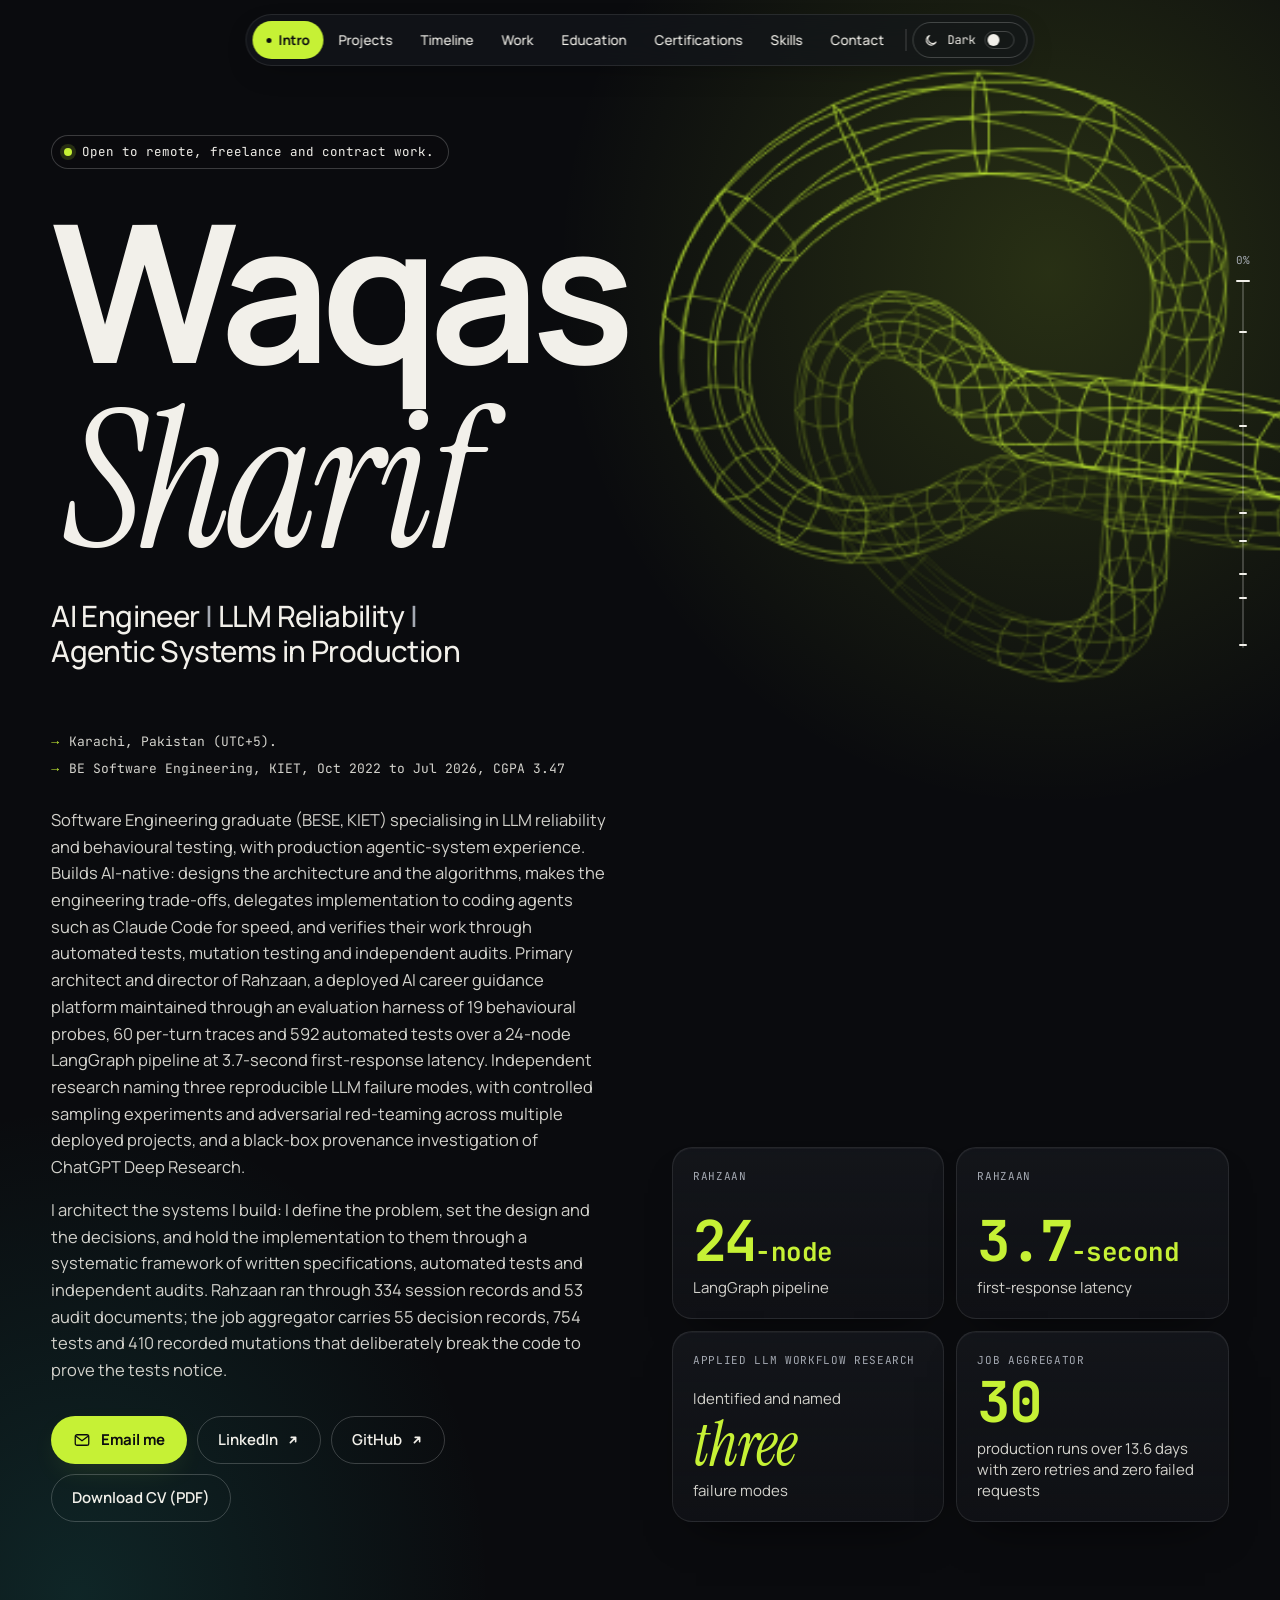
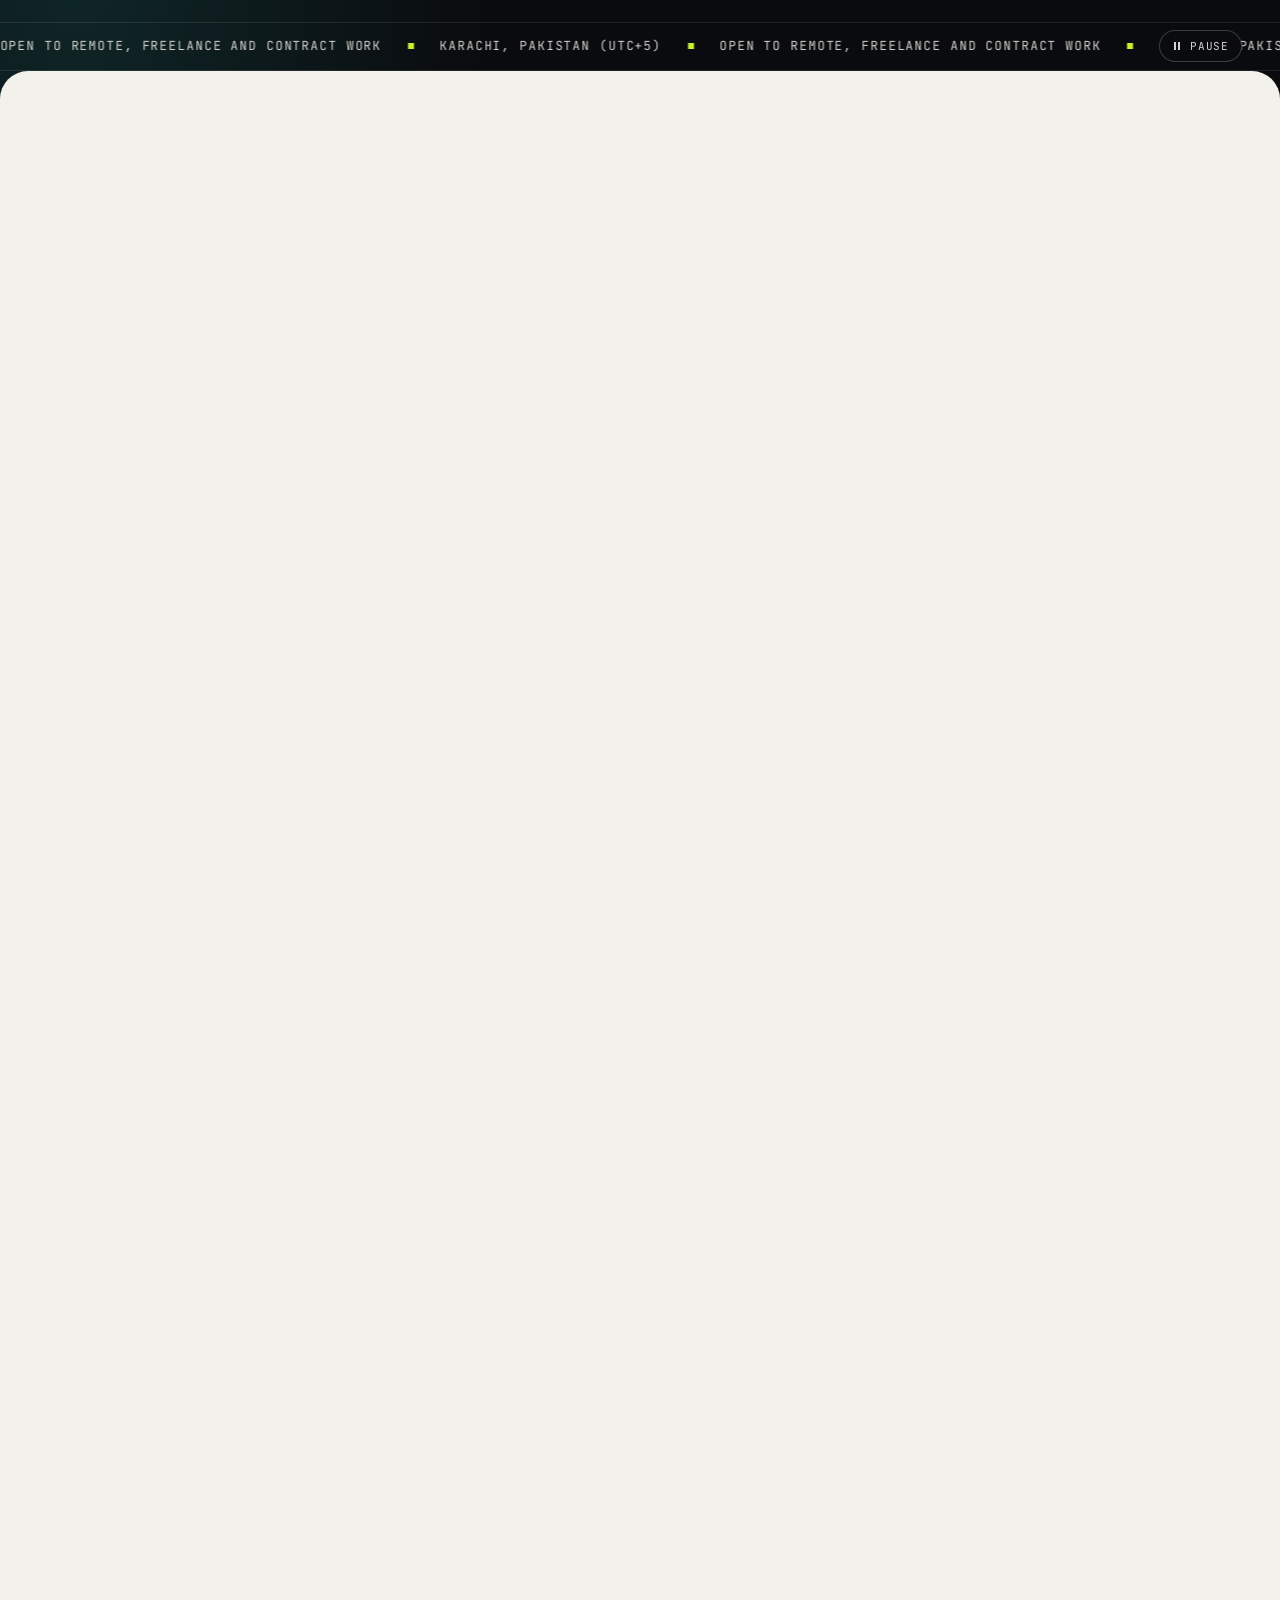
==== commit 2c1b4c85: "Content: three new projects, the summary, skills, degree dates; the CV PDF Brief 15, carried by scri" ====
--- a/index.html
+++ b/index.html
@@ -75,9 +75,9 @@
 <div class="intro-main">
 <ul class="facts">
 <li><span class="arrow" aria-hidden="true">&rarr;</span> <span>Karachi, Pakistan (UTC+5).</span></li>
-<li><span class="arrow" aria-hidden="true">&rarr;</span> <span><span>BE Software Engineering, KIET,</span> <span>Sep 2022 to Aug 2026,</span> <span>CGPA 3.47</span></span></li>
-</ul>
-<p class="lede">Software Engineering graduate (BESE, KIET) specialising in LLM reliability and behavioural testing, with production agentic-system experience. Builds AI-native: designs the architecture and the algorithms, makes the engineering trade-offs, delegates implementation to coding agents such as Claude Code for speed, and verifies their work through automated tests, mutation testing and independent audits. Primary architect and director of Rahzaan, a deployed AI career guidance platform maintained through an evaluation harness of 19 behavioural probes, 60 per-turn traces and 592 automated tests over a 24-node LangGraph pipeline at 3.7-second first-response latency. Independent research naming three reproducible LLM failure modes, with controlled sampling experiments and adversarial red-teaming across multiple deployed projects.</p>
+<li><span class="arrow" aria-hidden="true">&rarr;</span> <span><span>BE Software Engineering, KIET,</span> <span>Oct 2022 to Jul 2026,</span> <span>CGPA 3.47</span></span></li>
+</ul>
+<p class="lede">Software Engineering graduate (BESE, KIET) specialising in LLM reliability and behavioural testing, with production agentic-system experience. Builds AI-native: designs the architecture and the algorithms, makes the engineering trade-offs, delegates implementation to coding agents such as Claude Code for speed, and verifies their work through automated tests, mutation testing and independent audits. Primary architect and director of Rahzaan, a deployed AI career guidance platform maintained through an evaluation harness of 19 behavioural probes, 60 per-turn traces and 592 automated tests over a 24-node LangGraph pipeline at 3.7-second first-response latency. Independent research naming three reproducible LLM failure modes, with controlled sampling experiments and adversarial red-teaming across multiple deployed projects, and a black-box provenance investigation of ChatGPT Deep Research.</p>
 <p class="lede">I architect the systems I build: I define the problem, set the design and the decisions, and hold the implementation to them through a systematic framework of written specifications, automated tests and independent audits. Rahzaan ran through 334 session records and 53 audit documents; the job aggregator carries 55 decision records, 754 tests and 410 recorded mutations that deliberately break the code to prove the tests notice.</p>
 <ul class="cta">
 <li><a class="btn btn-acc" href="mailto:ma.sharif.waqas@gmail.com"><svg class="i" aria-hidden="true" width="18" height="18" viewBox="0 0 24 24" fill="none" stroke="currentColor" stroke-width="1.7" stroke-linejoin="round"><rect x="3" y="5" width="18" height="14" rx="2.5"/><path d="M4 7l8 6 8-6"/></svg>Email me</a></li>
@@ -223,43 +223,44 @@
 <li><span class="depth-n" aria-hidden="true">03</span><p>Shipped a <strong>5-stage prompting protocol</strong> combining intent decomposition, strict output schemas, and adversarial self-critique, deployed as an interactive Streamlit application with a failure-mode comparison view and a prompt template playground (<a href="https://applied-llm-workflow-research.streamlit.app/">live</a>).</p></li>
 </ol>
 </div>
-<article id="autonomous-research-concierge" class="proj" style="--span-wide: 2; --span-mid: 3" aria-labelledby="h-autonomous-research-concierge" data-tilt>
+<article id="chatgpt-deep-research-provenance-case-study" class="proj" style="--span-wide: 2; --span-mid: 3" aria-labelledby="h-chatgpt-deep-research-provenance-case-study" data-tilt>
 <span class="glare" aria-hidden="true"></span>
 <div class="proj-body">
 <div class="proj-head">
-<p class="proj-dates"><time datetime="2025-11">Nov</time> to <time datetime="2025-12">Dec 2025</time></p>
-<h3 id="h-autonomous-research-concierge">Autonomous Research Concierge</h3>
-<p class="proj-summary">Multi-agent research pipeline, containerised and deployed on Railway.</p>
+<p class="proj-dates"><time datetime="2026-10">Oct 2026</time></p>
+<h3 id="h-chatgpt-deep-research-provenance-case-study">ChatGPT Deep Research Provenance Case Study</h3>
+<p class="proj-summary">Black-box investigation of a production AI research agent: ChatGPT Deep Research runs that displayed &#34;Research completed&#34; with 0 searches and 0 citations while still producing substantive, source-specific reports. I conceived and ran the investigation, made every evidence, claim and publication decision, refined the design with ChatGPT as my architecture chat and delegated the supporting code and documentation to Codex for speed.</p>
 </div>
 <div class="proj-side">
-<p class="proj-fact">Engineered a sequential-parallel-loop agent architecture: three live-search agents fan out concurrently, and a draft-critique-validate loop exits on an explicit escalation signal rather than a timeout.</p>
+<p class="proj-fact">Reduced research briefs of 974 to 1,757 words to a 55-word canary that tells the system to report failure if it retrieves no sources.</p>
 <ul class="chips chips-mono" aria-label="Stack">
 <li>Python</li>
-<li>Google ADK</li>
-<li>Docker</li>
+<li>GitHub Actions</li>
+<li>browser developer tools</li>
 </ul>
 <div class="proj-actions">
 <div class="proj-links">
-<a class="btn btn-sm" href="https://github.com/Waqas01CP/Autonomous-Research-Concierge">GitHub<span class="vh">: Autonomous Research Concierge</span><svg class="i" aria-hidden="true" width="13" height="13" viewBox="0 0 16 16" fill="none" stroke="currentColor" stroke-width="1.9" stroke-linecap="round" stroke-linejoin="round"><path d="M5 11L11 5M6 5h5v5"/></svg></a>
-</div>
-<button type="button" class="depth-toggle" id="toggle-autonomous-research-concierge" aria-expanded="false" aria-controls="depth-autonomous-research-concierge" data-depth-toggle data-js hidden aria-hidden="true">In depth<span class="vh">: Autonomous Research Concierge</span><span class="sign" aria-hidden="true"></span></button>
-</div>
-</div>
-</div>
-</article>
-<div id="depth-autonomous-research-concierge" class="depth" data-depth>
+<a class="btn btn-sm" href="https://github.com/Waqas01CP/chatgpt-deep-research-provenance-case-study">GitHub<span class="vh">: ChatGPT Deep Research Provenance Case Study</span><svg class="i" aria-hidden="true" width="13" height="13" viewBox="0 0 16 16" fill="none" stroke="currentColor" stroke-width="1.9" stroke-linecap="round" stroke-linejoin="round"><path d="M5 11L11 5M6 5h5v5"/></svg></a>
+</div>
+<button type="button" class="depth-toggle" id="toggle-chatgpt-deep-research-provenance-case-study" aria-expanded="false" aria-controls="depth-chatgpt-deep-research-provenance-case-study" data-depth-toggle data-js hidden aria-hidden="true">In depth<span class="vh">: ChatGPT Deep Research Provenance Case Study</span><span class="sign" aria-hidden="true"></span></button>
+</div>
+</div>
+</div>
+</article>
+<div id="depth-chatgpt-deep-research-provenance-case-study" class="depth" data-depth>
 <div class="depth-glow" aria-hidden="true"></div>
 <div class="depth-head">
-<h3 id="depth-h-autonomous-research-concierge">In depth: <span class="serif">Autonomous Research Concierge</span></h3>
+<h3 id="depth-h-chatgpt-deep-research-provenance-case-study">In depth: <span class="serif">ChatGPT Deep Research Provenance Case Study</span></h3>
 <div class="depth-actions">
-<a class="btn btn-sm" href="https://github.com/Waqas01CP/Autonomous-Research-Concierge">GitHub<span class="vh">: Autonomous Research Concierge</span><svg class="i" aria-hidden="true" width="13" height="13" viewBox="0 0 16 16" fill="none" stroke="currentColor" stroke-width="1.9" stroke-linecap="round" stroke-linejoin="round"><path d="M5 11L11 5M6 5h5v5"/></svg></a>
-<button type="button" class="btn btn-sm" aria-label="Close in depth: Autonomous Research Concierge" data-depth-close="autonomous-research-concierge" data-js hidden aria-hidden="true">Close<span class="mono" aria-hidden="true">&minus;</span></button>
+<a class="btn btn-sm" href="https://github.com/Waqas01CP/chatgpt-deep-research-provenance-case-study">GitHub<span class="vh">: ChatGPT Deep Research Provenance Case Study</span><svg class="i" aria-hidden="true" width="13" height="13" viewBox="0 0 16 16" fill="none" stroke="currentColor" stroke-width="1.9" stroke-linecap="round" stroke-linejoin="round"><path d="M5 11L11 5M6 5h5v5"/></svg></a>
+<button type="button" class="btn btn-sm" aria-label="Close in depth: ChatGPT Deep Research Provenance Case Study" data-depth-close="chatgpt-deep-research-provenance-case-study" data-js hidden aria-hidden="true">Close<span class="mono" aria-hidden="true">&minus;</span></button>
 </div>
 </div>
 <ol class="depth-list">
-<li><span class="depth-n" aria-hidden="true">01</span><p>Engineered a <strong>sequential-parallel-loop agent architecture</strong>: an intent synthesiser compacts chat history into a research directive, three live-search agents fan out concurrently, and a draft-critique-validate loop exits on an explicit escalation signal rather than a timeout.</p></li>
-<li><span class="depth-n" aria-hidden="true">02</span><p>Implemented <strong>per-call session isolation</strong>. A fresh session per pipeline invocation keeps raw search results, internal drafts, and critique logs out of the user's conversation context, a production concern absent from typical multi-agent demos.</p></li>
-<li><span class="depth-n" aria-hidden="true">03</span><p>Deployed a <strong>deterministic code-based keyword filter</strong> ahead of all tool access, making the security guardrail structurally <strong>bypass-resistant</strong>, with a deliberate worker/critic model split for quality-cost balance.</p></li>
+<li><span class="depth-n" aria-hidden="true">01</span><p>Preserved a baseline of 9 earlier runs that had displayed <strong>2,835 searches and 477 citations</strong>, then reduced research briefs of 974 to 1,757 words to a <strong>55-word canary</strong> that tells the system to report failure if it retrieves no sources. The canary still completed at 0/0 on four accounts (one Plus, three Free) across desktop web, the iOS app and macOS Safari, and again three days later; all 14 runs since the baseline displayed zero of both.</p></li>
+<li><span class="depth-n" aria-hidden="true">02</span><p>Instrumented a fresh reproduction with browser diagnostics and captured the client's own warning that the report "contains citation markers but no content references". Checked the run's policy figures against the central banks' official sites: it reported a Bank of Canada rate change published hours earlier, so a zero counter is no evidence that current information failed to reach it. Kept every conclusion at the level of the evidence: no root-cause or retrieval claim, and earlier public reports credited.</p></li>
+<li><span class="depth-n" aria-hidden="true">03</span><p>Found a separate failure: two completed reports silently covered 1 of 3 and 1 of 4 requested programmes, which is why I treat completion, provenance and scope coverage as separate acceptance criteria for research agents. Published a privacy-bounded case study from a fresh repository, every evidence file checked by SHA-256 in GitHub Actions against an exact manifest, and gave OpenAI Support the sanitized network capture it requested.</p></li>
+<li><span class="depth-n" aria-hidden="true">04</span><p>Retired my own natural-language checker after reviews found it passing cases that were not clean, and replaced it with deterministic checks on explicit inputs, kept out of the public claim.</p></li>
 </ol>
 </div>
 <article id="job-aggregator" class="proj" style="--span-wide: 2; --span-mid: 3" aria-labelledby="h-job-aggregator" data-tilt>
@@ -307,6 +308,135 @@
 <li><span class="depth-n" aria-hidden="true">07</span><p>Covered by <strong>754 tests and 410 recorded mutations</strong> that deliberately break the code to prove the tests notice, with 10,381 lines of tests against 6,636 lines of source; the suite fails if a code change leaves any recorded mutation unable to run, and architectural rules are guarded by fitness functions in the ordinary suite. A production save failure on 27 Sep 2026 was found in the morning run log, reproduced, fixed and pushed before the next run, with the postings it missed recovered by the next walk.</p></li>
 </ol>
 </div>
+<article id="portfolio-gallery" class="proj" style="--span-wide: 2; --span-mid: 3" aria-labelledby="h-portfolio-gallery" data-tilt>
+<span class="glare" aria-hidden="true"></span>
+<div class="proj-body">
+<div class="proj-head">
+<p class="proj-dates"><time datetime="2026-10">Oct 2026</time> to Present</p>
+<h3 id="h-portfolio-gallery">Portfolio Gallery</h3>
+<p class="proj-sub">Portfolio Site Template and Design Gallery</p>
+<p class="proj-summary">A public, MIT-licensed template anyone can copy to publish a one-page portfolio site on GitHub Pages without installing anything: they write their content once, pick one of 17 designs, 10 of them made for professions, and every claim on the site is checked against their own CV; a copy clears the project&#39;s own files out of itself on its first run. I started it and maintain it on my own account: I design the system, set its standards, make the decisions and delegate implementation to Claude Code for speed.</p>
+</div>
+<div class="proj-side">
+<p class="proj-fact">Cut a check of every page from 75.4 minutes on one runner to about 5 by sharing it across parallel jobs.</p>
+<ul class="chips chips-mono" aria-label="Stack">
+<li>Python</li>
+<li>Jinja2</li>
+<li>GitHub Actions</li>
+<li>GitHub Pages</li>
+<li>GraphQL</li>
+</ul>
+<div class="proj-actions">
+<div class="proj-links">
+<a class="btn btn-sm" href="https://github.com/Waqas01CP/portfolio-gallery">GitHub<span class="vh">: Portfolio Gallery</span><svg class="i" aria-hidden="true" width="13" height="13" viewBox="0 0 16 16" fill="none" stroke="currentColor" stroke-width="1.9" stroke-linecap="round" stroke-linejoin="round"><path d="M5 11L11 5M6 5h5v5"/></svg></a>
+<a class="btn btn-sm" href="/portfolio-gallery/">Gallery<span class="vh">: Portfolio Gallery</span><svg class="i" aria-hidden="true" width="13" height="13" viewBox="0 0 16 16" fill="none" stroke="currentColor" stroke-width="1.9" stroke-linecap="round" stroke-linejoin="round"><path d="M5 11L11 5M6 5h5v5"/></svg></a>
+</div>
+<button type="button" class="depth-toggle" id="toggle-portfolio-gallery" aria-expanded="false" aria-controls="depth-portfolio-gallery" data-depth-toggle data-js hidden aria-hidden="true">In depth<span class="vh">: Portfolio Gallery</span><span class="sign" aria-hidden="true"></span></button>
+</div>
+</div>
+</div>
+</article>
+<div id="depth-portfolio-gallery" class="depth" data-depth>
+<div class="depth-glow" aria-hidden="true"></div>
+<div class="depth-head">
+<h3 id="depth-h-portfolio-gallery">In depth: <span class="serif">Portfolio Gallery</span></h3>
+<div class="depth-actions">
+<a class="btn btn-sm" href="https://github.com/Waqas01CP/portfolio-gallery">GitHub<span class="vh">: Portfolio Gallery</span><svg class="i" aria-hidden="true" width="13" height="13" viewBox="0 0 16 16" fill="none" stroke="currentColor" stroke-width="1.9" stroke-linecap="round" stroke-linejoin="round"><path d="M5 11L11 5M6 5h5v5"/></svg></a>
+<a class="btn btn-sm" href="/portfolio-gallery/">Gallery<span class="vh">: Portfolio Gallery</span><svg class="i" aria-hidden="true" width="13" height="13" viewBox="0 0 16 16" fill="none" stroke="currentColor" stroke-width="1.9" stroke-linecap="round" stroke-linejoin="round"><path d="M5 11L11 5M6 5h5v5"/></svg></a>
+<button type="button" class="btn btn-sm" aria-label="Close in depth: Portfolio Gallery" data-depth-close="portfolio-gallery" data-js hidden aria-hidden="true">Close<span class="mono" aria-hidden="true">&minus;</span></button>
+</div>
+</div>
+<ol class="depth-list">
+<li><span class="depth-n" aria-hidden="true">01</span><p>Designed it to take strangers' pull requests safely: designs are CSS only; a Content Security Policy in every page refuses requests to other sites; a scope check runs from the default branch, so a pull request cannot change how it is checked; contributors' screenshots are redrawn and never served as uploaded, and their sites are fetched but never rendered; every workflow action is pinned to a full commit SHA, the Python dependencies to the SHA-256 of every file PyPI serves, and npm runs with install scripts disabled.</p></li>
+<li><span class="depth-n" aria-hidden="true">02</span><p>Runs accessibility (<strong>axe-core</strong>) and speed (<strong>Lighthouse</strong>) checks in GitHub Actions on every pull request. Cut a check of every page from <strong>75.4 minutes</strong> on one runner to <strong>about 5</strong> by sharing it across parallel jobs, and set the rule that a pull request is checked only on the pages it alters, with every page rechecked each Monday. The required check cannot pass by being skipped: a verdict job fails unless every part passed or was skipped by plan, proven on a failed, a timed-out and a wrongly skipped part.</p></li>
+<li><span class="depth-n" aria-hidden="true">03</span><p>Proved every check able to fail: <strong>178 file defeat cases</strong> and <strong>24 browser cases</strong>, each set with planted controls that must pass. Speed is judged so a noisy shared runner is not mistaken for a slow page: blocking time over its goal is reported, and fails only above 600 ms.</p></li>
+<li><span class="depth-n" aria-hidden="true">04</span><p>Followed my own setup as a stranger would and turned each friction into a fix a check now guards: resizing a screenshot in Paint became any snip; a copy's first deploy, which failed red while GitHub Pages was off, now ends with a notice saying how to turn it on; the screenshot overlay gained a close button; and when I judged the designs too alike, they became designs per profession, each shown with its own invented sample person and held to a measured distinctness bar of 60 to 75 percent on box placement rather than judged by eye.</p></li>
+<li><span class="depth-n" aria-hidden="true">05</span><p>Documented it for strangers and their AI tools: a README that routes each visitor to what they came to do and carries a self-contained prompt for their own AI assistant, checked against the repository by a tool so it cannot drift; an AGENTS.md for coding agents; and versions of both that every copy receives.</p></li>
+<li><span class="depth-n" aria-hidden="true">06</span><p>Run as maintainer: a ruleset requiring a pull request and passing checks for every change to main, CODEOWNERS review, issue forms, a Code of Conduct and private vulnerability reporting. Likes are counted from GitHub Discussions through its GraphQL API, counting only the workflow's posts and mine. <strong>21 decision records</strong>, each assumption carrying its basis; three found resting on memory were sourced or measured within the day, one by my own test of how GitHub counts reactions.</p></li>
+</ol>
+</div>
+<article id="portfolio-site" class="proj" style="--span-wide: 2; --span-mid: 3" aria-labelledby="h-portfolio-site" data-tilt>
+<span class="glare" aria-hidden="true"></span>
+<div class="proj-body">
+<div class="proj-head">
+<p class="proj-dates"><time datetime="2026-09">Sep 2026</time> to Present</p>
+<h3 id="h-portfolio-site">Portfolio Site</h3>
+<p class="proj-summary">My one-page portfolio, carrying the evidence a one-page CV cannot hold. I architected it, found the six reference sites its look comes from, prototyped it in Claude Design and delegated implementation to Claude Code for speed.</p>
+</div>
+<div class="proj-side">
+<p class="proj-fact">Every claim on the page traces to my master CV, checked by a tool in both directions before any content change.</p>
+<ul class="chips chips-mono" aria-label="Stack">
+<li>Python</li>
+<li>Jinja2</li>
+<li>HTML</li>
+<li>CSS</li>
+<li>JavaScript</li>
+<li>GitHub Pages</li>
+</ul>
+<div class="proj-actions">
+<div class="proj-links">
+<a class="btn btn-sm" href="https://github.com/Waqas01CP/waqas01cp.github.io">GitHub<span class="vh">: Portfolio Site</span><svg class="i" aria-hidden="true" width="13" height="13" viewBox="0 0 16 16" fill="none" stroke="currentColor" stroke-width="1.9" stroke-linecap="round" stroke-linejoin="round"><path d="M5 11L11 5M6 5h5v5"/></svg></a>
+</div>
+<button type="button" class="depth-toggle" id="toggle-portfolio-site" aria-expanded="false" aria-controls="depth-portfolio-site" data-depth-toggle data-js hidden aria-hidden="true">In depth<span class="vh">: Portfolio Site</span><span class="sign" aria-hidden="true"></span></button>
+</div>
+</div>
+</div>
+</article>
+<div id="depth-portfolio-site" class="depth" data-depth>
+<div class="depth-glow" aria-hidden="true"></div>
+<div class="depth-head">
+<h3 id="depth-h-portfolio-site">In depth: <span class="serif">Portfolio Site</span></h3>
+<div class="depth-actions">
+<a class="btn btn-sm" href="https://github.com/Waqas01CP/waqas01cp.github.io">GitHub<span class="vh">: Portfolio Site</span><svg class="i" aria-hidden="true" width="13" height="13" viewBox="0 0 16 16" fill="none" stroke="currentColor" stroke-width="1.9" stroke-linecap="round" stroke-linejoin="round"><path d="M5 11L11 5M6 5h5v5"/></svg></a>
+<button type="button" class="btn btn-sm" aria-label="Close in depth: Portfolio Site" data-depth-close="portfolio-site" data-js hidden aria-hidden="true">Close<span class="mono" aria-hidden="true">&minus;</span></button>
+</div>
+</div>
+<ol class="depth-list">
+<li><span class="depth-n" aria-hidden="true">01</span><p>Every claim on the page traces to my master CV, checked by a tool in both directions before any content change. A small Python generator builds one page with every word in the first response, readable without scripts, and refuses content with a missing source or proof link, projects out of rank order, or shortened text that is not a cut of its source. <strong>Seven repository gates</strong>, run by git hooks, refuse a commit that adds a cookie, tracking, a third-party request or anything private.</p></li>
+<li><span class="depth-n" aria-hidden="true">02</span><p>Designed its timeline: a vertical spine with lanes either side, newest work at the top so a reader meets the latest first, and on a phone one spine carrying every lane, chosen after viewing both prototype versions on my phone.</p></li>
+<li><span class="depth-n" aria-hidden="true">03</span><p>Tested it with a screen reader: my <strong>NVDA</strong> run found words read as one, such as "Dec 20255-Day", which every automated check had passed; I had them fixed with hidden spaces and confirmed the fix by ear the same day. axe-core found 0 violations in 12 combinations of width, theme and panel state, in Chrome and in Edge, and keyboard checks passed 60 of 60.</p></li>
+<li><span class="depth-n" aria-hidden="true">04</span><p>Measures performance so a slow machine is not mistaken for a slow page: each Lighthouse set runs the page, the page before the change and a control with a deliberate 600 ms script that must fail, five runs each, interleaved. Live median of <strong>1.7 s</strong> largest paint against a 2.5 s goal (Oct 2026). Had the reading-layers proposal audited before it was recorded rather than accepted as proposed; the audit changed four things. <strong>12 decision records</strong>, each assumption carrying its basis.</p></li>
+</ol>
+</div>
+<article id="autonomous-research-concierge" class="proj" style="--span-wide: 2; --span-mid: 3" aria-labelledby="h-autonomous-research-concierge" data-tilt>
+<span class="glare" aria-hidden="true"></span>
+<div class="proj-body">
+<div class="proj-head">
+<p class="proj-dates"><time datetime="2025-11">Nov</time> to <time datetime="2025-12">Dec 2025</time></p>
+<h3 id="h-autonomous-research-concierge">Autonomous Research Concierge</h3>
+<p class="proj-summary">Multi-agent research pipeline, containerised and deployed on Railway.</p>
+</div>
+<div class="proj-side">
+<p class="proj-fact">Engineered a sequential-parallel-loop agent architecture: three live-search agents fan out concurrently, and a draft-critique-validate loop exits on an explicit escalation signal rather than a timeout.</p>
+<ul class="chips chips-mono" aria-label="Stack">
+<li>Python</li>
+<li>Google ADK</li>
+<li>Docker</li>
+</ul>
+<div class="proj-actions">
+<div class="proj-links">
+<a class="btn btn-sm" href="https://github.com/Waqas01CP/Autonomous-Research-Concierge">GitHub<span class="vh">: Autonomous Research Concierge</span><svg class="i" aria-hidden="true" width="13" height="13" viewBox="0 0 16 16" fill="none" stroke="currentColor" stroke-width="1.9" stroke-linecap="round" stroke-linejoin="round"><path d="M5 11L11 5M6 5h5v5"/></svg></a>
+</div>
+<button type="button" class="depth-toggle" id="toggle-autonomous-research-concierge" aria-expanded="false" aria-controls="depth-autonomous-research-concierge" data-depth-toggle data-js hidden aria-hidden="true">In depth<span class="vh">: Autonomous Research Concierge</span><span class="sign" aria-hidden="true"></span></button>
+</div>
+</div>
+</div>
+</article>
+<div id="depth-autonomous-research-concierge" class="depth" data-depth>
+<div class="depth-glow" aria-hidden="true"></div>
+<div class="depth-head">
+<h3 id="depth-h-autonomous-research-concierge">In depth: <span class="serif">Autonomous Research Concierge</span></h3>
+<div class="depth-actions">
+<a class="btn btn-sm" href="https://github.com/Waqas01CP/Autonomous-Research-Concierge">GitHub<span class="vh">: Autonomous Research Concierge</span><svg class="i" aria-hidden="true" width="13" height="13" viewBox="0 0 16 16" fill="none" stroke="currentColor" stroke-width="1.9" stroke-linecap="round" stroke-linejoin="round"><path d="M5 11L11 5M6 5h5v5"/></svg></a>
+<button type="button" class="btn btn-sm" aria-label="Close in depth: Autonomous Research Concierge" data-depth-close="autonomous-research-concierge" data-js hidden aria-hidden="true">Close<span class="mono" aria-hidden="true">&minus;</span></button>
+</div>
+</div>
+<ol class="depth-list">
+<li><span class="depth-n" aria-hidden="true">01</span><p>Engineered a <strong>sequential-parallel-loop agent architecture</strong>: an intent synthesiser compacts chat history into a research directive, three live-search agents fan out concurrently, and a draft-critique-validate loop exits on an explicit escalation signal rather than a timeout.</p></li>
+<li><span class="depth-n" aria-hidden="true">02</span><p>Implemented <strong>per-call session isolation</strong>. A fresh session per pipeline invocation keeps raw search results, internal drafts, and critique logs out of the user's conversation context, a production concern absent from typical multi-agent demos.</p></li>
+<li><span class="depth-n" aria-hidden="true">03</span><p>Deployed a <strong>deterministic code-based keyword filter</strong> ahead of all tool access, making the security guardrail structurally <strong>bypass-resistant</strong>, with a deliberate worker/critic model split for quality-cost balance.</p></li>
+</ol>
+</div>
 <article id="crypto-accumulation-scanner" class="proj" style="--span-wide: 3; --span-mid: 3" aria-labelledby="h-crypto-accumulation-scanner" data-tilt>
 <span class="glare" aria-hidden="true"></span>
 <div class="proj-body">
@@ -346,7 +476,7 @@
 <li><span class="depth-n" aria-hidden="true">02</span><p>Solved platform constraints: chunked storage across a 500KB per-key limit, execution-timeout safety with progress persistence and auto-resume, exchange symbol-prefix normalisation (1000SHIB to SHIB with price scaled), and time-weighted volatility correcting for partial-candle distortion.</p></li>
 </ol>
 </div>
-<article id="wordpy-autonomous-solver" class="proj" style="--span-wide: 3; --span-mid: 6" aria-labelledby="h-wordpy-autonomous-solver" data-tilt>
+<article id="wordpy-autonomous-solver" class="proj" style="--span-wide: 3; --span-mid: 3" aria-labelledby="h-wordpy-autonomous-solver" data-tilt>
 <span class="glare" aria-hidden="true"></span>
 <div class="proj-body">
 <div class="proj-head">
@@ -437,7 +567,31 @@
 </div>
 <span class="tl-mspine" aria-hidden="true"><span class="tl-spine-fill" data-mspine-fill></span></span>
 <ol class="tl-list" role="list" data-tl-list>
-<li class="tl-entry lane-builds after-band" style="--row: 1; --span: 12; --x: 0%; --w: 55%; --gl: 0px; --gr: 3px" data-lane="builds" data-year="2026" data-year-mark>
+<li class="tl-entry lane-builds after-band" style="--row: 1; --span: 8; --x: 20.0%; --w: 20.0%; --gl: 3px; --gr: 3px" data-lane="builds" data-year="2026" data-year-mark>
+<span class="tl-yr" aria-hidden="true">2026</span>
+<span class="tl-mark" aria-hidden="true"></span>
+<details class="tl-card" name="tl" data-tl-card>
+<summary><span class="tl-meta"><span class="tl-lane">Builds</span> <span class="tl-sign" aria-hidden="true"></span></span><span class="vh"> </span> <span class="tl-dates"><time datetime="2026-10">Oct 2026</time> to Present</span><span class="vh"> </span> <span class="tl-title">Portfolio Gallery</span></summary>
+<div class="tl-pop">
+<button type="button" class="tl-close" aria-label="Close: Portfolio Gallery" data-tl-close data-js hidden aria-hidden="true">&times;</button>
+<p class="tl-detail">A public, MIT-licensed template anyone can copy to publish a one-page portfolio site on GitHub Pages without installing anything.</p>
+<p class="tl-links"><a href="#portfolio-gallery" data-tl-go>Go to full entry<span class="vh">: Portfolio Gallery</span> <span aria-hidden="true">&darr;</span></a></p>
+</div>
+</details>
+</li>
+<li class="tl-entry lane-builds after-band" style="--row: 5; --span: 4; --x: 0.0%; --w: 20.0%; --gl: 0px; --gr: 3px" data-lane="builds" data-year="2026">
+<span class="tl-yr" aria-hidden="true">2026</span>
+<span class="tl-mark" aria-hidden="true"></span>
+<details class="tl-card" name="tl" data-tl-card>
+<summary><span class="tl-meta"><span class="tl-lane">Builds</span> <span class="tl-sign" aria-hidden="true"></span></span><span class="vh"> </span> <span class="tl-dates"><time datetime="2026-10">Oct 2026</time></span><span class="vh"> </span> <span class="tl-title">ChatGPT Deep Research Provenance Case Study</span></summary>
+<div class="tl-pop">
+<button type="button" class="tl-close" aria-label="Close: ChatGPT Deep Research Provenance Case Study" data-tl-close data-js hidden aria-hidden="true">&times;</button>
+<p class="tl-detail">Black-box investigation of a production AI research agent.</p>
+<p class="tl-links"><a href="#chatgpt-deep-research-provenance-case-study" data-tl-go>Go to full entry<span class="vh">: ChatGPT Deep Research Provenance Case Study</span> <span aria-hidden="true">&darr;</span></a></p>
+</div>
+</details>
+</li>
+<li class="tl-entry lane-builds after-band" style="--row: 1; --span: 12; --x: 60.0%; --w: 20.0%; --gl: 3px; --gr: 3px" data-lane="builds" data-year="2026">
 <span class="tl-yr" aria-hidden="true">2026</span>
 <span class="tl-mark" aria-hidden="true"></span>
 <details class="tl-card" name="tl" data-tl-card>
@@ -449,6 +603,18 @@
 </div>
 </details>
 </li>
+<li class="tl-entry lane-builds after-band" style="--row: 1; --span: 12; --x: 40.0%; --w: 20.0%; --gl: 3px; --gr: 3px" data-lane="builds" data-year="2026">
+<span class="tl-yr" aria-hidden="true">2026</span>
+<span class="tl-mark" aria-hidden="true"></span>
+<details class="tl-card" name="tl" data-tl-card>
+<summary><span class="tl-meta"><span class="tl-lane">Builds</span> <span class="tl-sign" aria-hidden="true"></span></span><span class="vh"> </span> <span class="tl-dates"><time datetime="2026-09">Sep 2026</time> to Present</span><span class="vh"> </span> <span class="tl-title">Portfolio Site</span></summary>
+<div class="tl-pop">
+<button type="button" class="tl-close" aria-label="Close: Portfolio Site" data-tl-close data-js hidden aria-hidden="true">&times;</button>
+<p class="tl-detail">My one-page portfolio, carrying the evidence a one-page CV cannot hold.</p>
+<p class="tl-links"><a href="#portfolio-site" data-tl-go>Go to full entry<span class="vh">: Portfolio Site</span> <span aria-hidden="true">&darr;</span></a></p>
+</div>
+</details>
+</li>
 <li class="tl-entry lane-work in-band" style="--row: 17; --span: 8; --x: 0%; --w: 100%; --gl: 0px; --gr: 0px" data-lane="work" data-year="2026">
 <span class="tl-yr" aria-hidden="true">2026</span>
 <span class="tl-mark" aria-hidden="true"></span>
@@ -461,7 +627,7 @@
 </div>
 </details>
 </li>
-<li class="tl-entry lane-builds in-band" style="--row: 1; --span: 40; --x: 55%; --w: 45%; --gl: 3px; --gr: 0px" data-lane="builds" data-year="2026">
+<li class="tl-entry lane-builds in-band" style="--row: 1; --span: 40; --x: 80.0%; --w: 20.0%; --gl: 3px; --gr: 0px" data-lane="builds" data-year="2026">
 <span class="tl-yr" aria-hidden="true">2026</span>
 <span class="tl-mark" aria-hidden="true"></span>
 <details class="tl-card" name="tl" data-tl-card>
@@ -473,7 +639,7 @@
 </div>
 </details>
 </li>
-<li class="tl-entry lane-builds in-band" style="--row: 37; --span: 4; --x: 0%; --w: 55%; --gl: 0px; --gr: 3px" data-lane="builds" data-year="2026">
+<li class="tl-entry lane-builds in-band" style="--row: 37; --span: 4; --x: 0.0%; --w: 80.0%; --gl: 0px; --gr: 3px" data-lane="builds" data-year="2026">
 <span class="tl-yr" aria-hidden="true">2026</span>
 <span class="tl-mark" aria-hidden="true"></span>
 <details class="tl-card" name="tl" data-tl-card>
@@ -588,10 +754,10 @@
 </div>
 </details>
 </li>
-<li class="tl-band" style="--row: 13; --span: 128">
+<li class="tl-band" style="--row: 17; --span: 124">
 <span class="tl-band-bg" aria-hidden="true"></span>
-<p class="tl-band-label"><a href="#be-software-engineering">BE Software Engineering, KIET</a> <span class="sq" aria-hidden="true"></span> <span><time datetime="2022-09">Sep 2022</time> to <time datetime="2026-08">Aug 2026</time></span></p>
-<p class="tl-band-end" aria-hidden="true"><span>&darr;</span> Sep 2022</p>
+<p class="tl-band-label"><a href="#be-software-engineering">BE Software Engineering, KIET</a> <span class="sq" aria-hidden="true"></span> <span><time datetime="2022-10">Oct 2022</time> to <time datetime="2026-07">Jul 2026</time></span></p>
+<p class="tl-band-end" aria-hidden="true"><span>&darr;</span> Oct 2022</p>
 </li>
 </ol>
 </div>
@@ -642,7 +808,7 @@
 <article id="be-software-engineering" class="degree" aria-labelledby="h-be-software-engineering">
 <div class="degree-glow" aria-hidden="true"></div>
 <div class="degree-head">
-<p class="job-top"><span class="tile" aria-hidden="true"><svg class="i" aria-hidden="true" width="22" height="22" viewBox="0 0 24 24" fill="none" stroke="currentColor" stroke-width="1.7" stroke-linejoin="round"><path d="M2 9l10-5 10 5-10 5z"/><path d="M6 11v5c0 1.5 2.7 3 6 3s6-1.5 6-3v-5"/></svg></span><span class="job-dates"><time datetime="2022-09">Sep 2022</time> to <time datetime="2026-08">Aug 2026</time></span></p>
+<p class="job-top"><span class="tile" aria-hidden="true"><svg class="i" aria-hidden="true" width="22" height="22" viewBox="0 0 24 24" fill="none" stroke="currentColor" stroke-width="1.7" stroke-linejoin="round"><path d="M2 9l10-5 10 5-10 5z"/><path d="M6 11v5c0 1.5 2.7 3 6 3s6-1.5 6-3v-5"/></svg></span><span class="job-dates"><time datetime="2022-10">Oct 2022</time> to <time datetime="2026-07">Jul 2026</time></span></p>
 <h3 id="h-be-software-engineering">BE Software Engineering</h3>
 <p class="degree-org">Karachi Institute of Economics and Technology (KIET), Karachi</p>
 <p class="degree-cgpa">CGPA: <span class="mono">3.47 / 4.0</span></p>
@@ -750,6 +916,7 @@
 <li>Agent Skills</li>
 <li>Model Context Protocol (MCP)</li>
 <li>Antigravity</li>
+<li>Codex</li>
 <li>Google AI Studio</li>
 <li>Spec-Driven Development</li>
 <li>Directing and Reviewing Coding Agents</li>
@@ -789,6 +956,8 @@
 <ul class="chips chips-soft">
 <li>Flutter</li>
 <li>Streamlit</li>
+<li>Jinja2</li>
+<li>HTML/CSS</li>
 </ul>
 </li>
 <li class="skill" data-tilt>
@@ -799,6 +968,8 @@
 <li>Prompt Engineering</li>
 <li>Evaluation Design</li>
 <li>Behavioural Testing</li>
+<li>Black-Box Testing</li>
+<li>Failure Analysis</li>
 <li>Red Teaming</li>
 <li>Chain of Density</li>
 <li>Tree of Thoughts</li>
@@ -813,6 +984,8 @@
 <li>Mutation Testing</li>
 <li>Fitness Functions</li>
 <li>Independent Code Audits</li>
+<li>CI/CD</li>
+<li>Accessibility Testing</li>
 </ul>
 </li>
 <li class="skill" data-tilt>
@@ -821,6 +994,9 @@
 <ul class="chips chips-soft">
 <li>Git / GitHub</li>
 <li>GitHub Actions</li>
+<li>GitHub Pages</li>
+<li>Lighthouse</li>
+<li>axe-core</li>
 <li>LangSmith</li>
 <li>Google Apps Script</li>
 </ul>
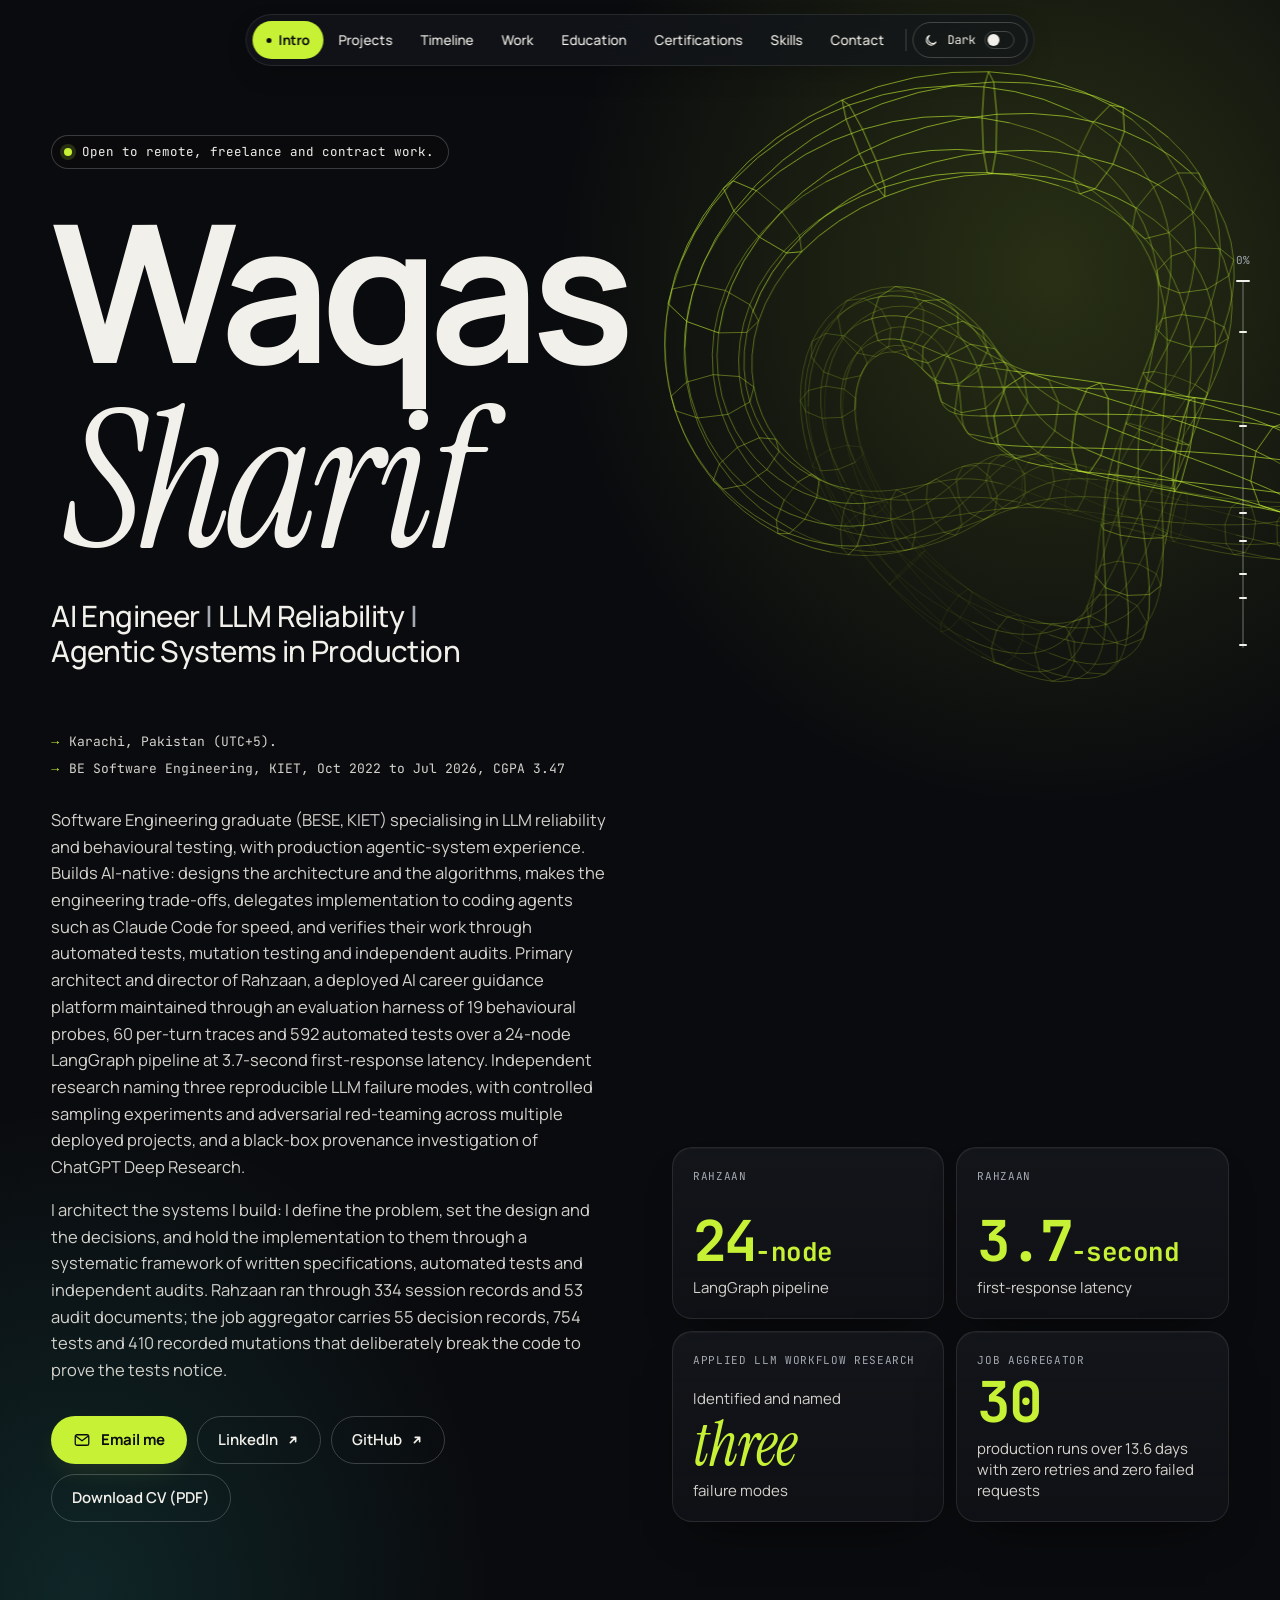
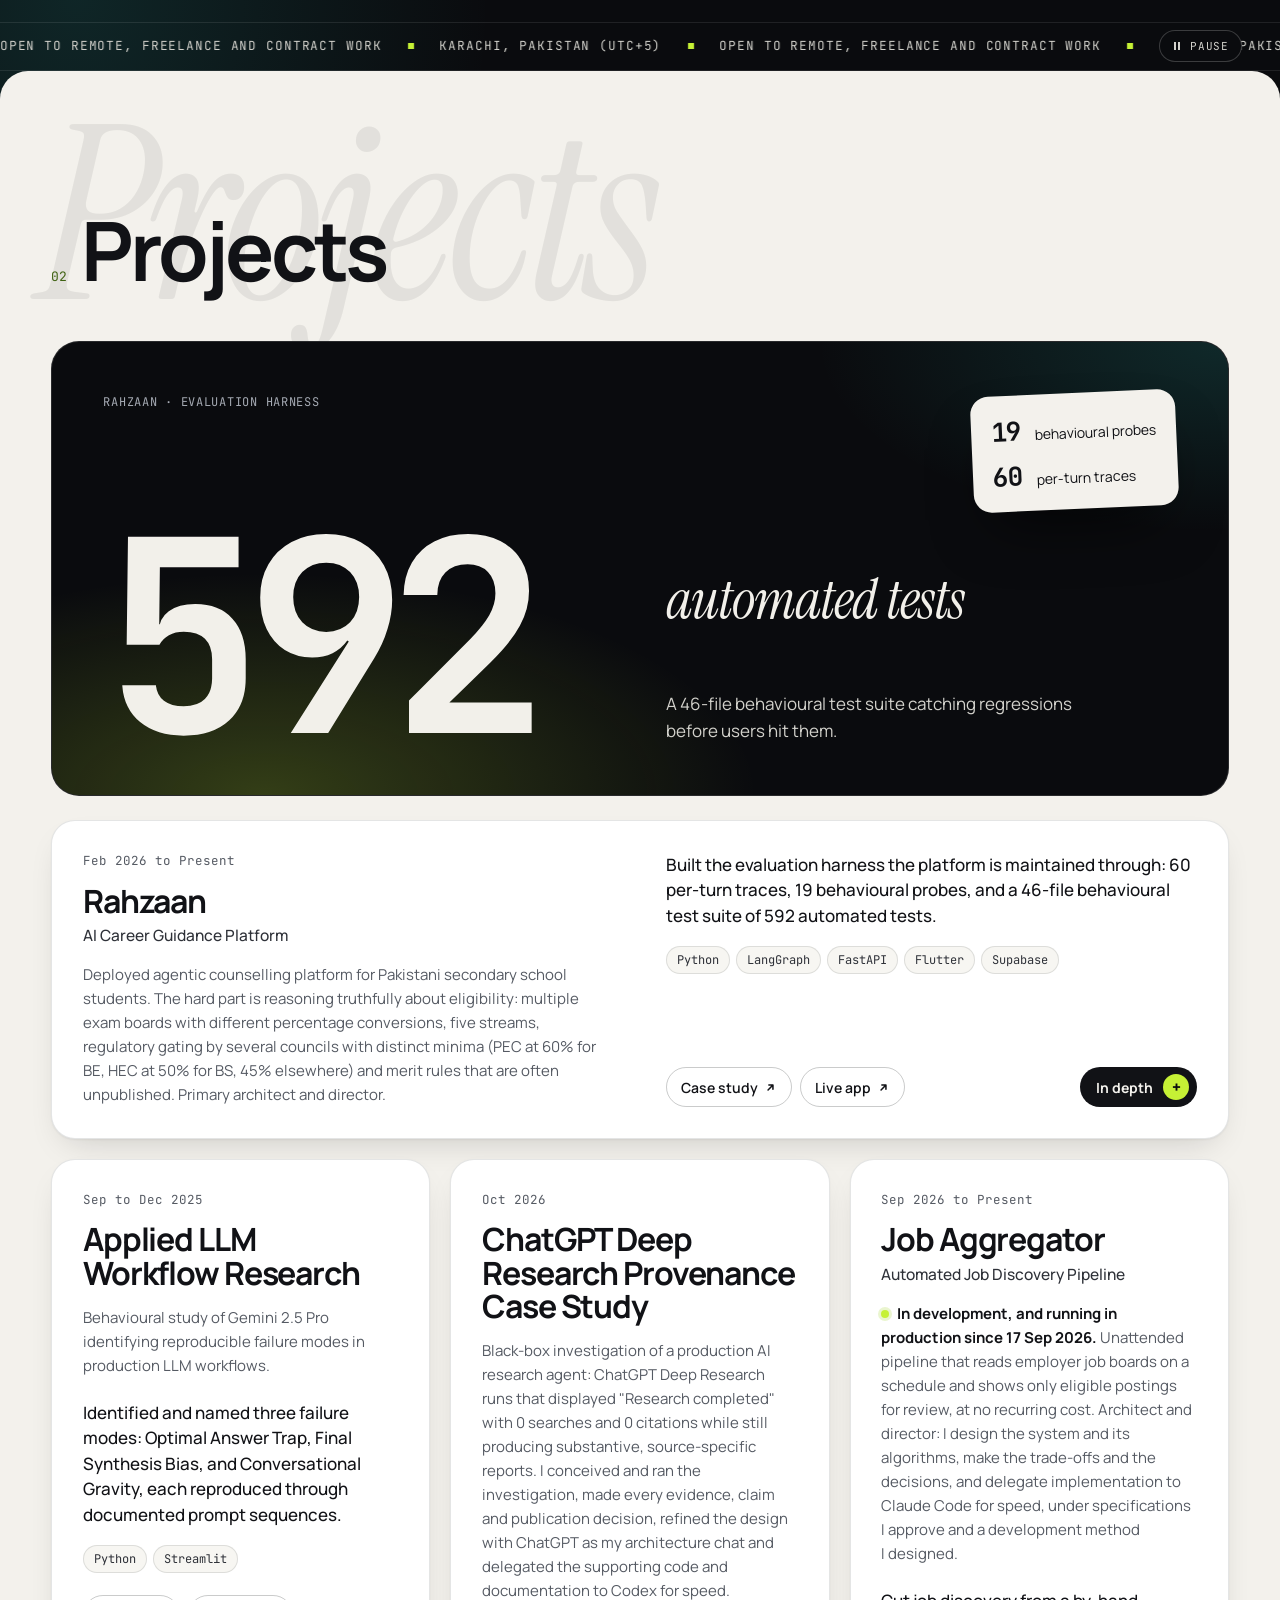
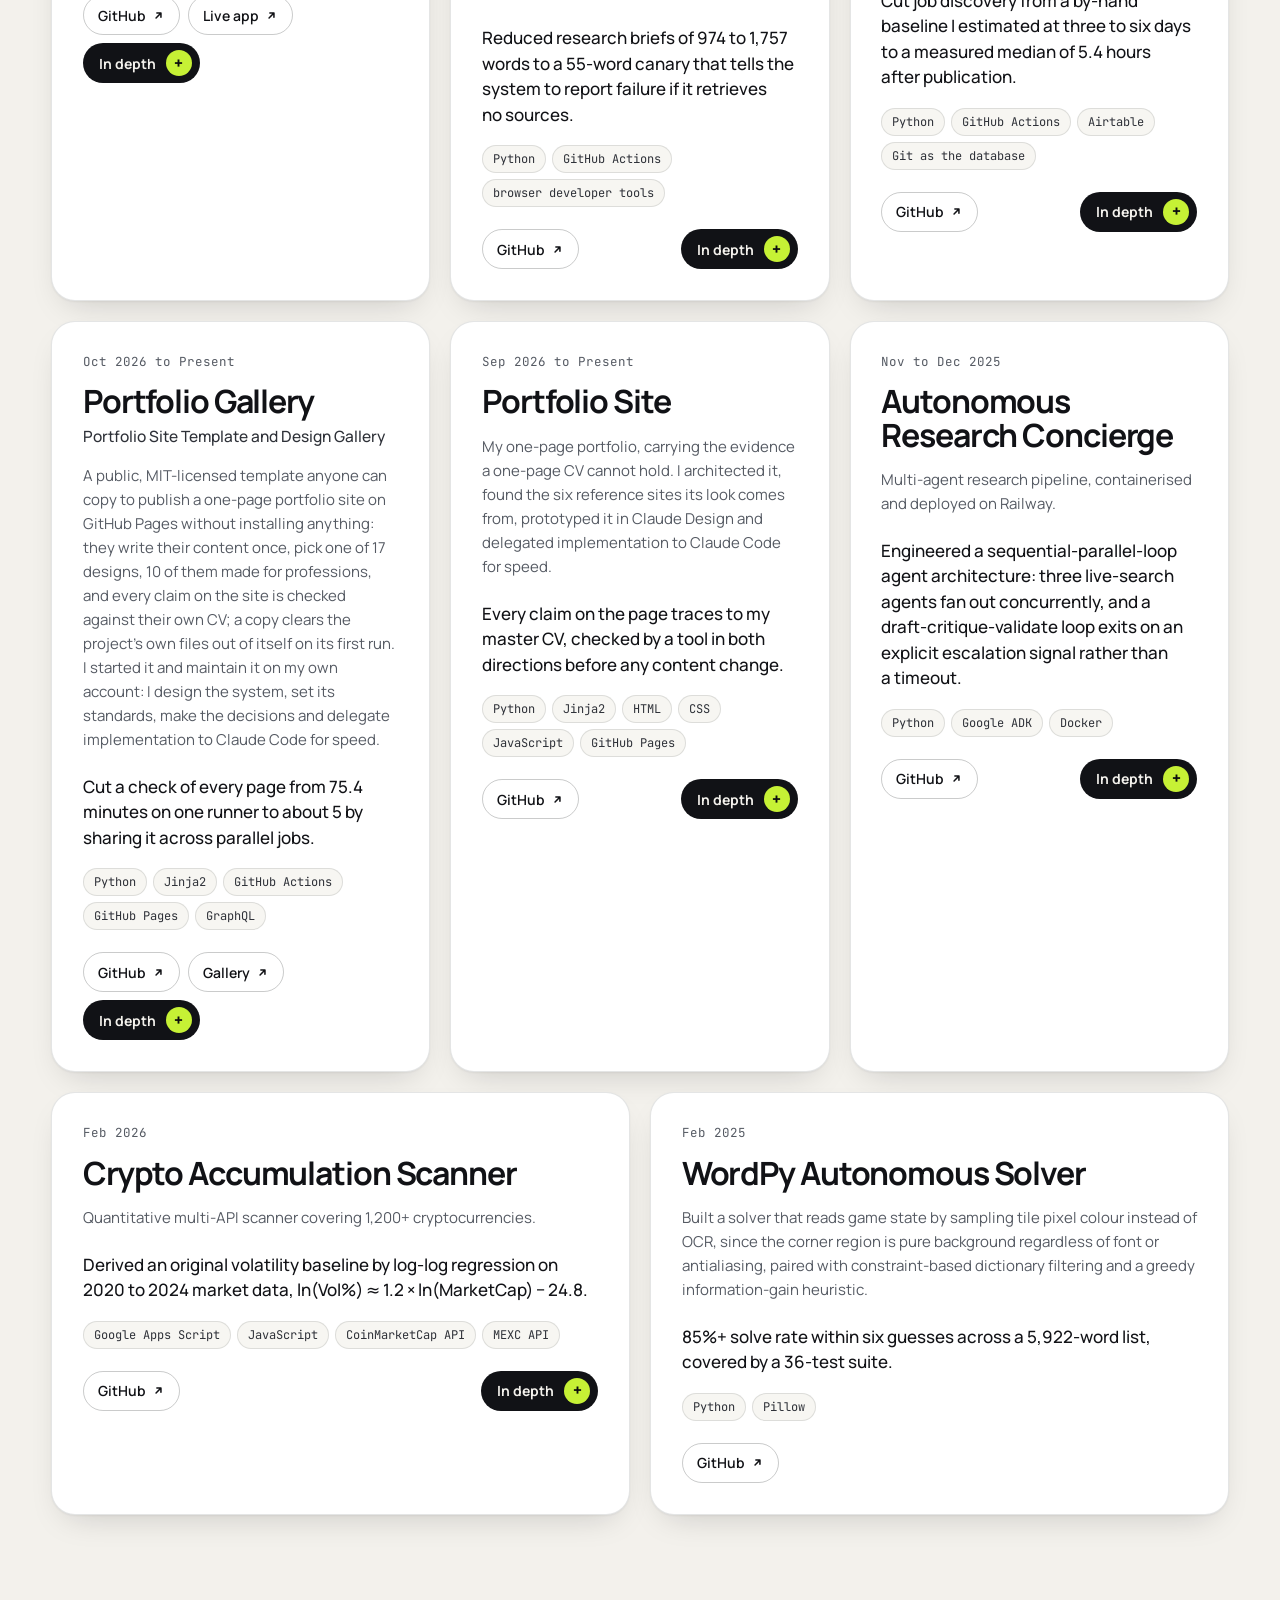
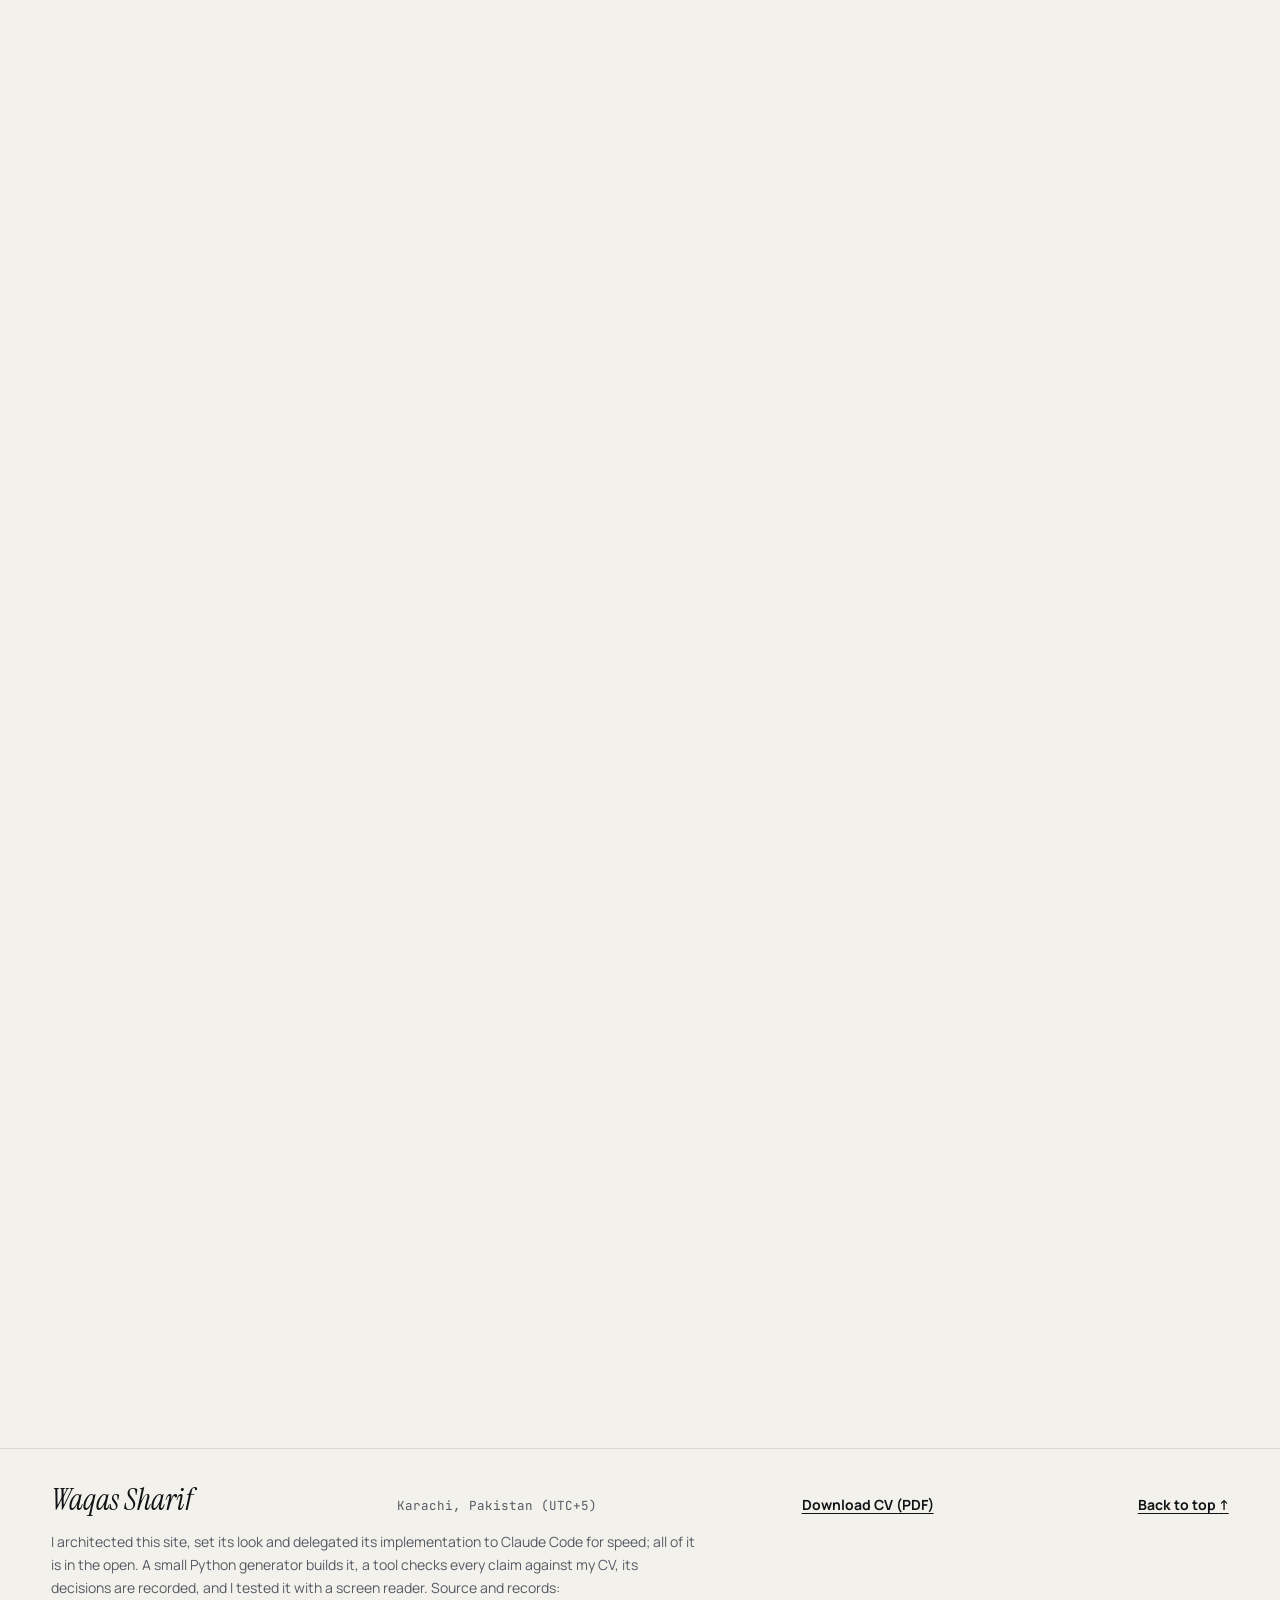
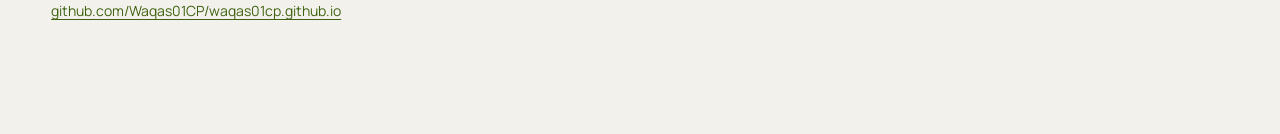
==== commit b213b6d5: "Link preview: Open Graph tags and a picture of the first screen Brief 15, Addendum. og:type, og:titl" ====
--- a/index.html
+++ b/index.html
@@ -7,6 +7,14 @@
 <meta name="as-of" content="2026-11">
 <title>Waqas Sharif</title>
 <meta name="description" content="AI Engineer | LLM Reliability | Agentic Systems in Production">
+<meta property="og:type" content="website">
+<meta property="og:title" content="Waqas Sharif">
+<meta property="og:description" content="AI Engineer | LLM Reliability | Agentic Systems in Production">
+<meta property="og:url" content="https://waqas01cp.github.io/">
+<meta property="og:image" content="https://waqas01cp.github.io/static/img/preview.png">
+<meta property="og:image:width" content="2400">
+<meta property="og:image:height" content="1256">
+<meta name="twitter:card" content="summary_large_image">
 <meta name="color-scheme" content="light dark">
 <link rel="icon" href="data:,">
 <link rel="preload" href="/static/fonts/manrope-normal.woff2" as="font" type="font/woff2" crossorigin>
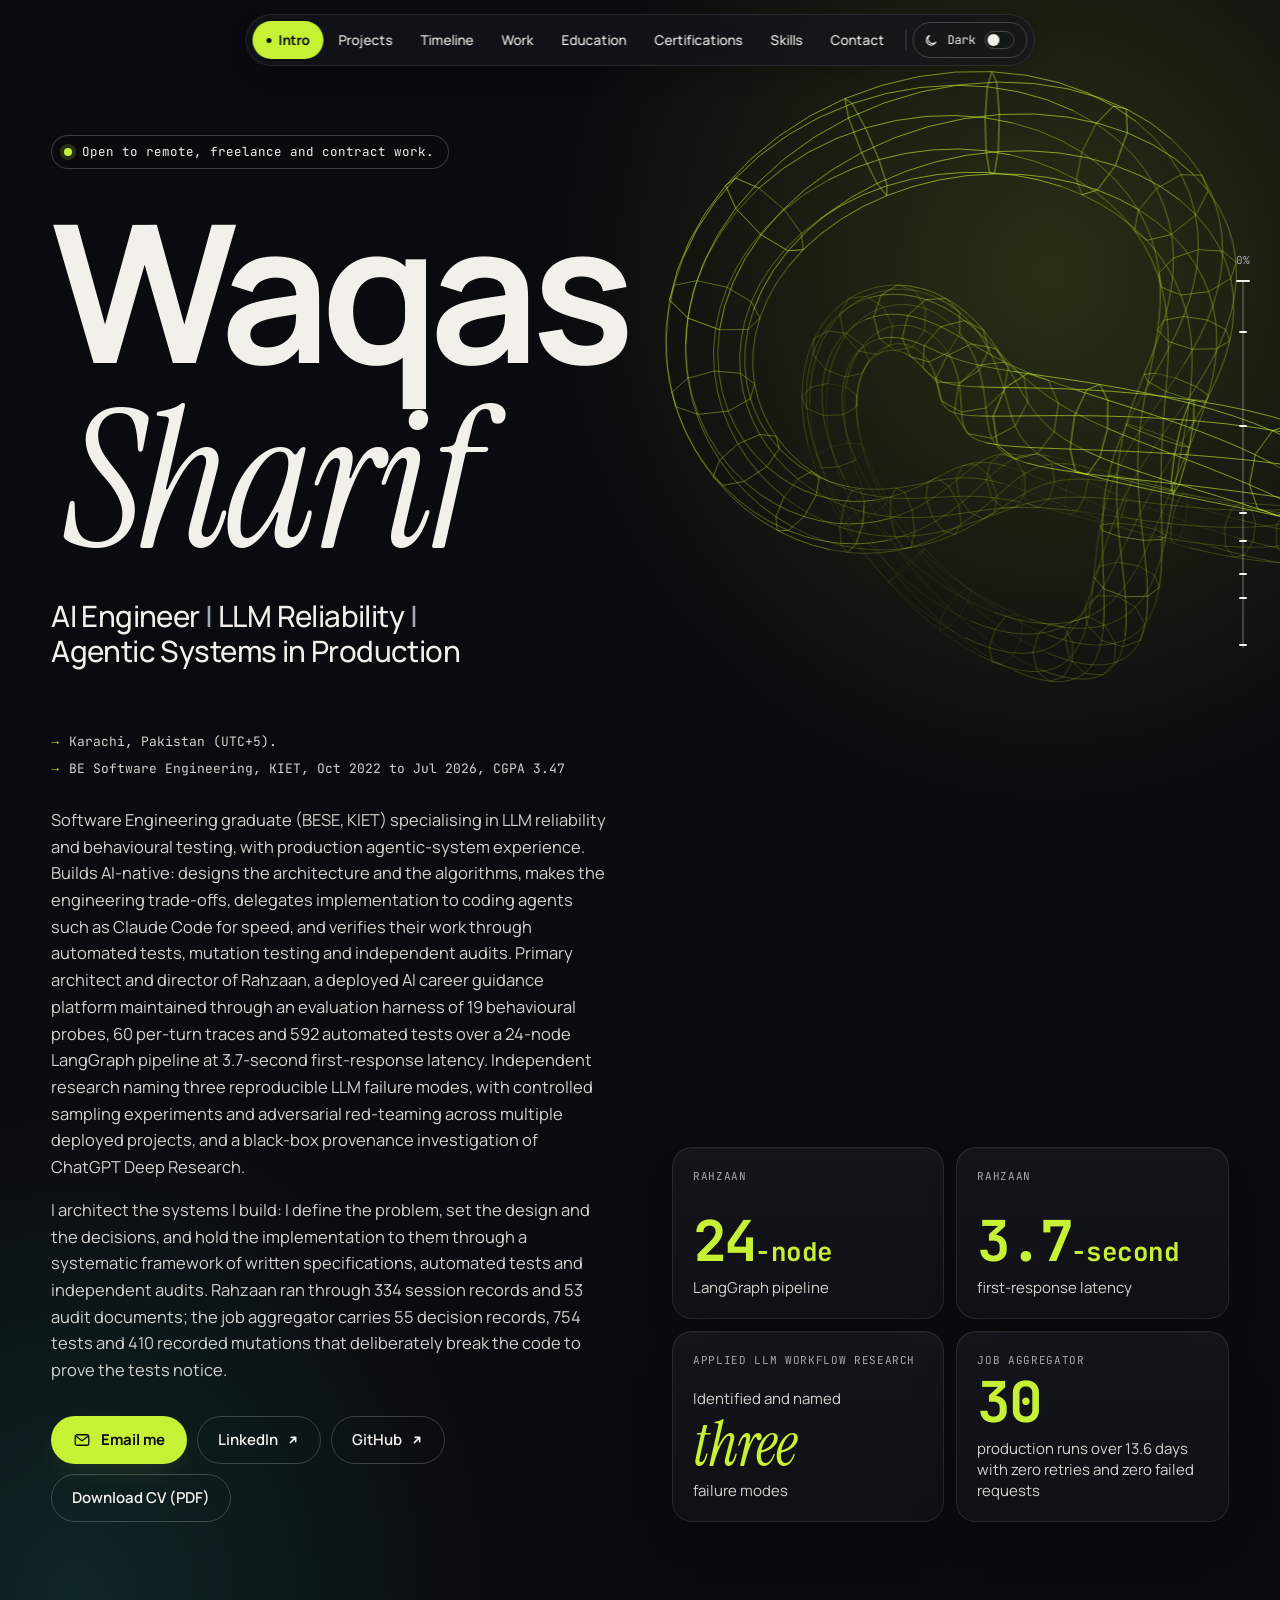
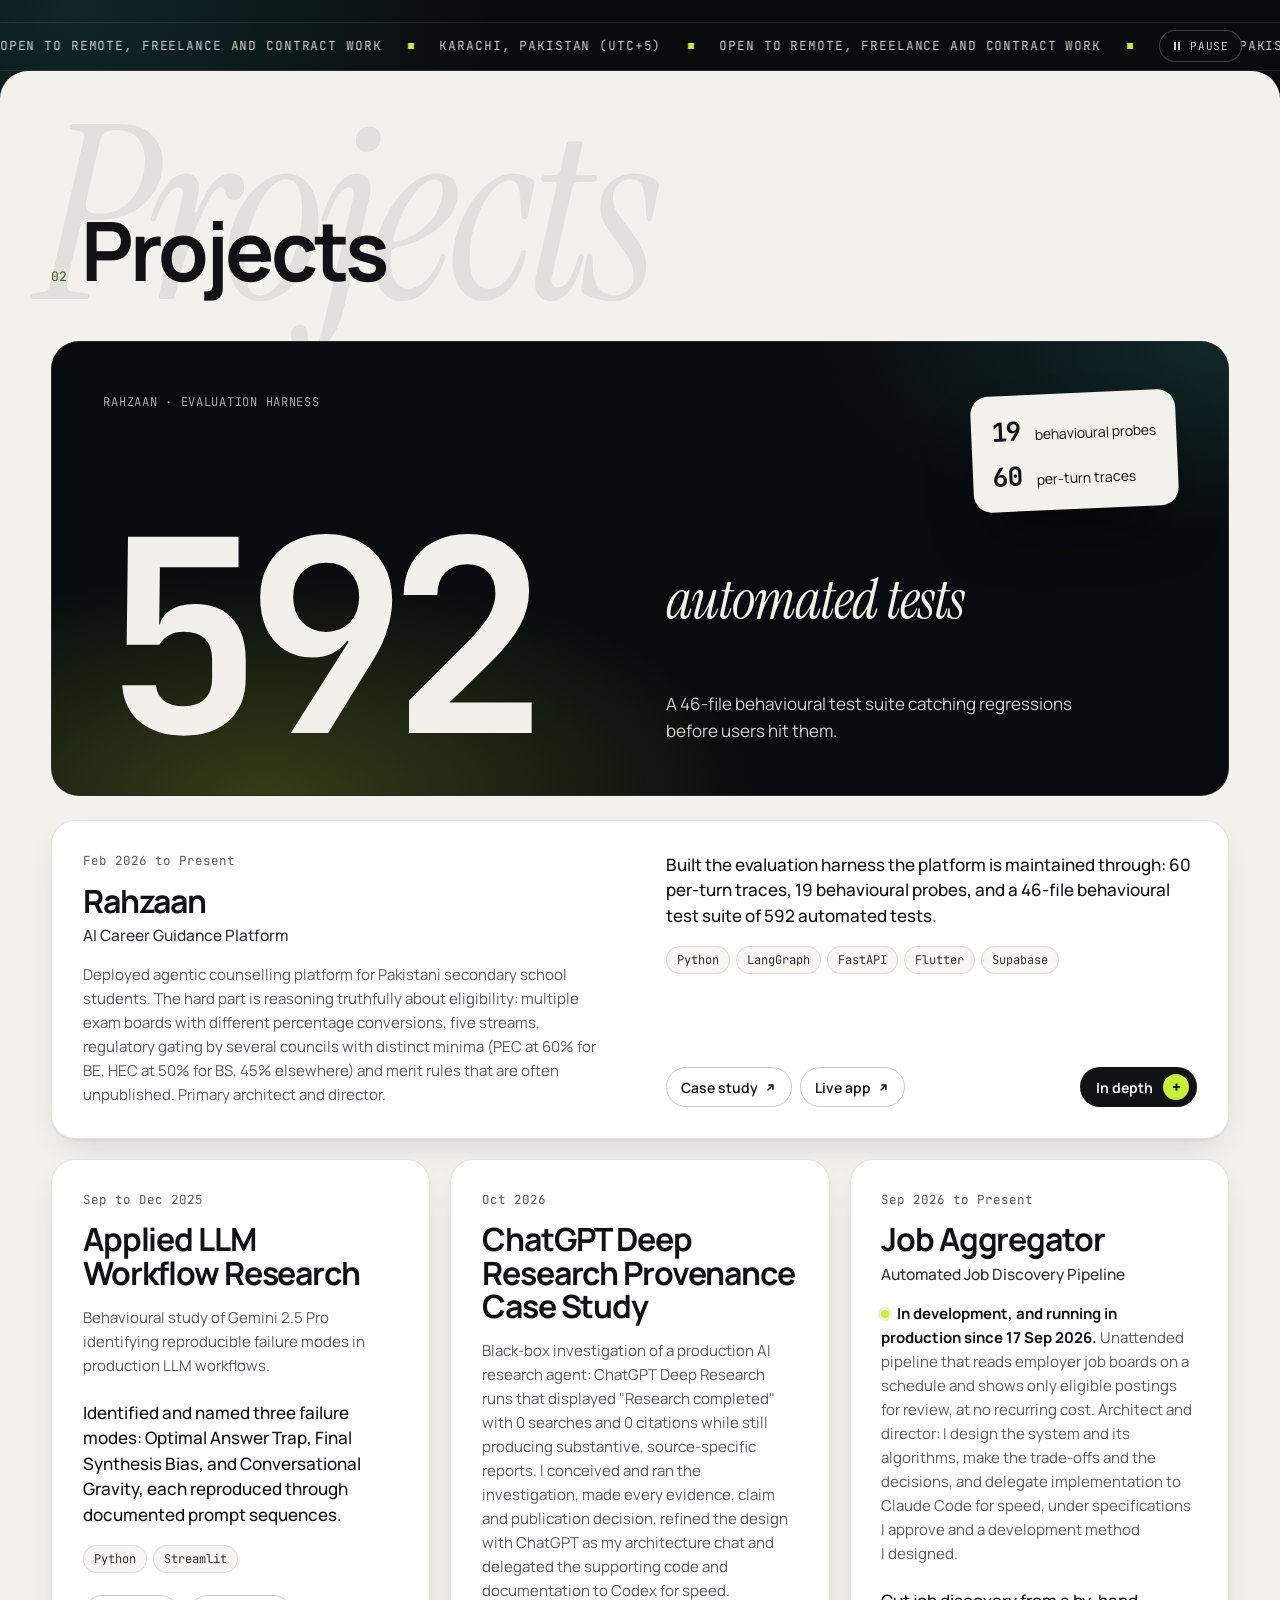
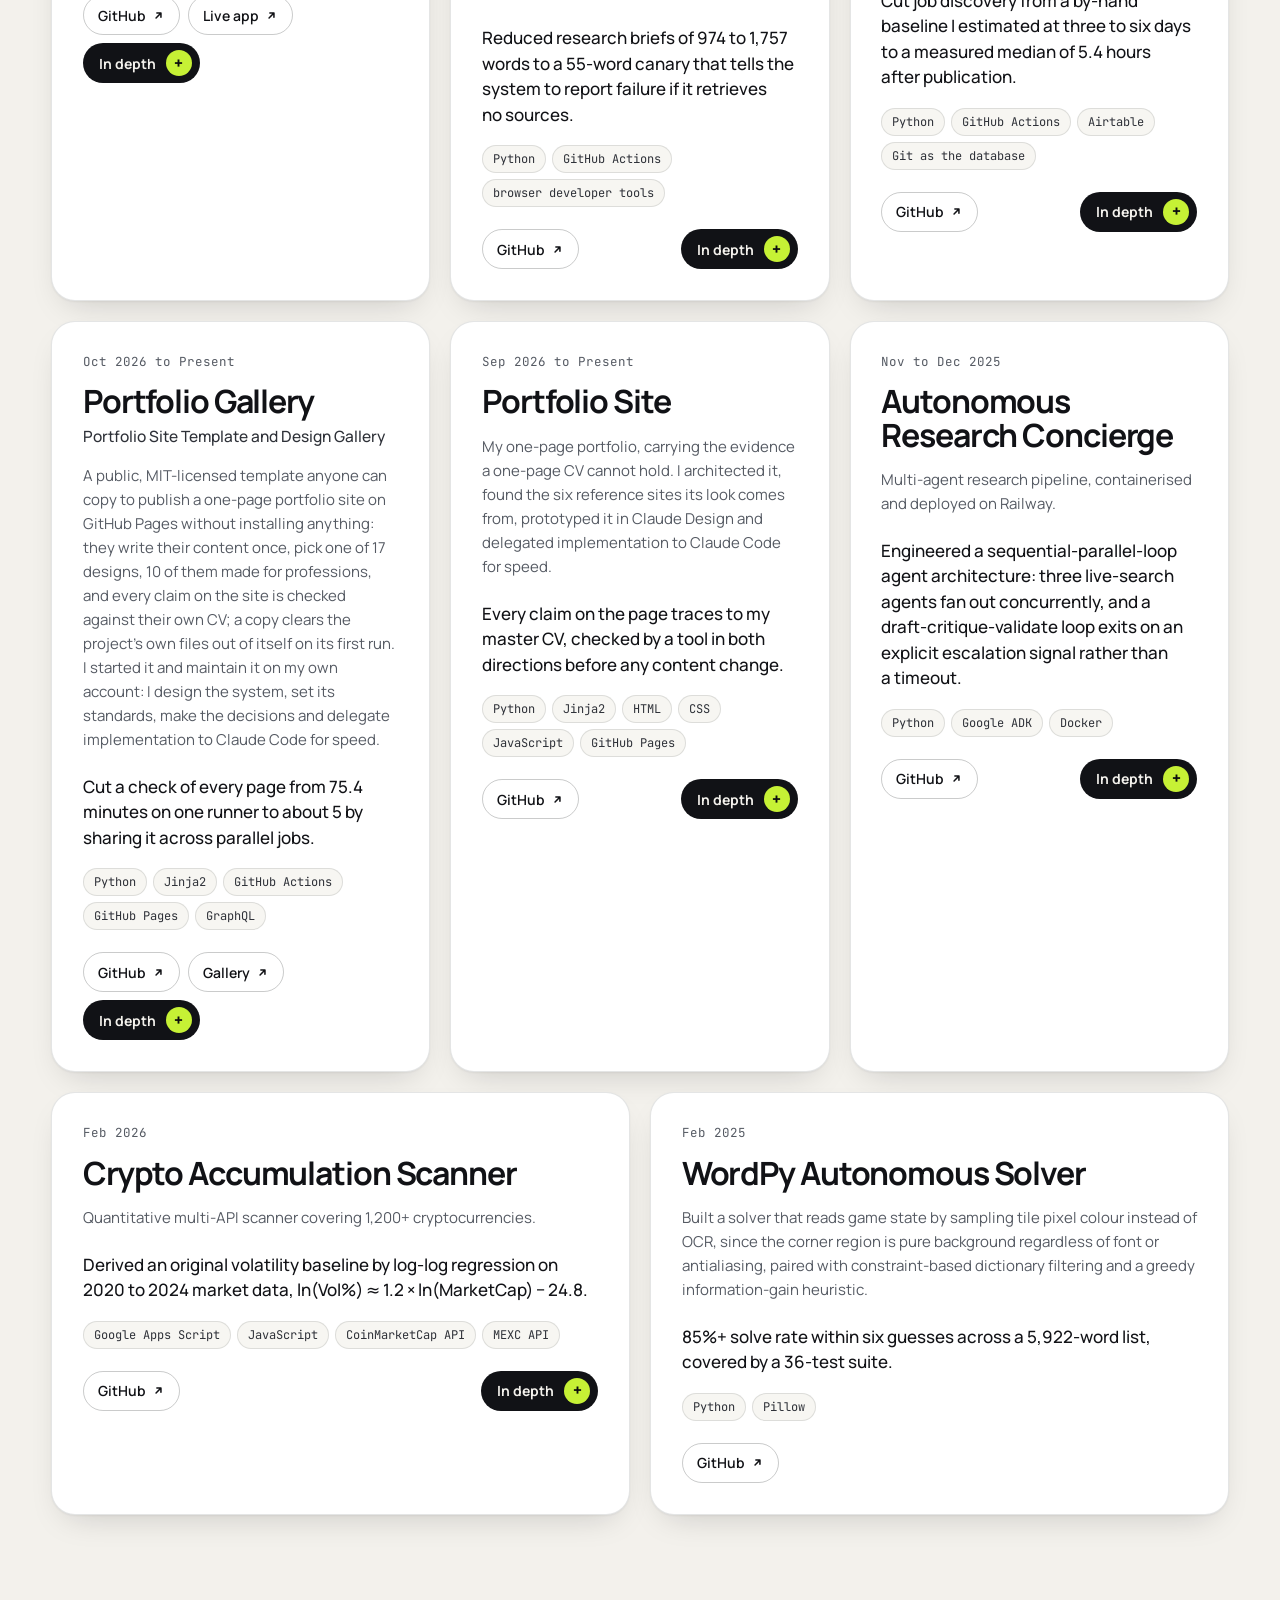
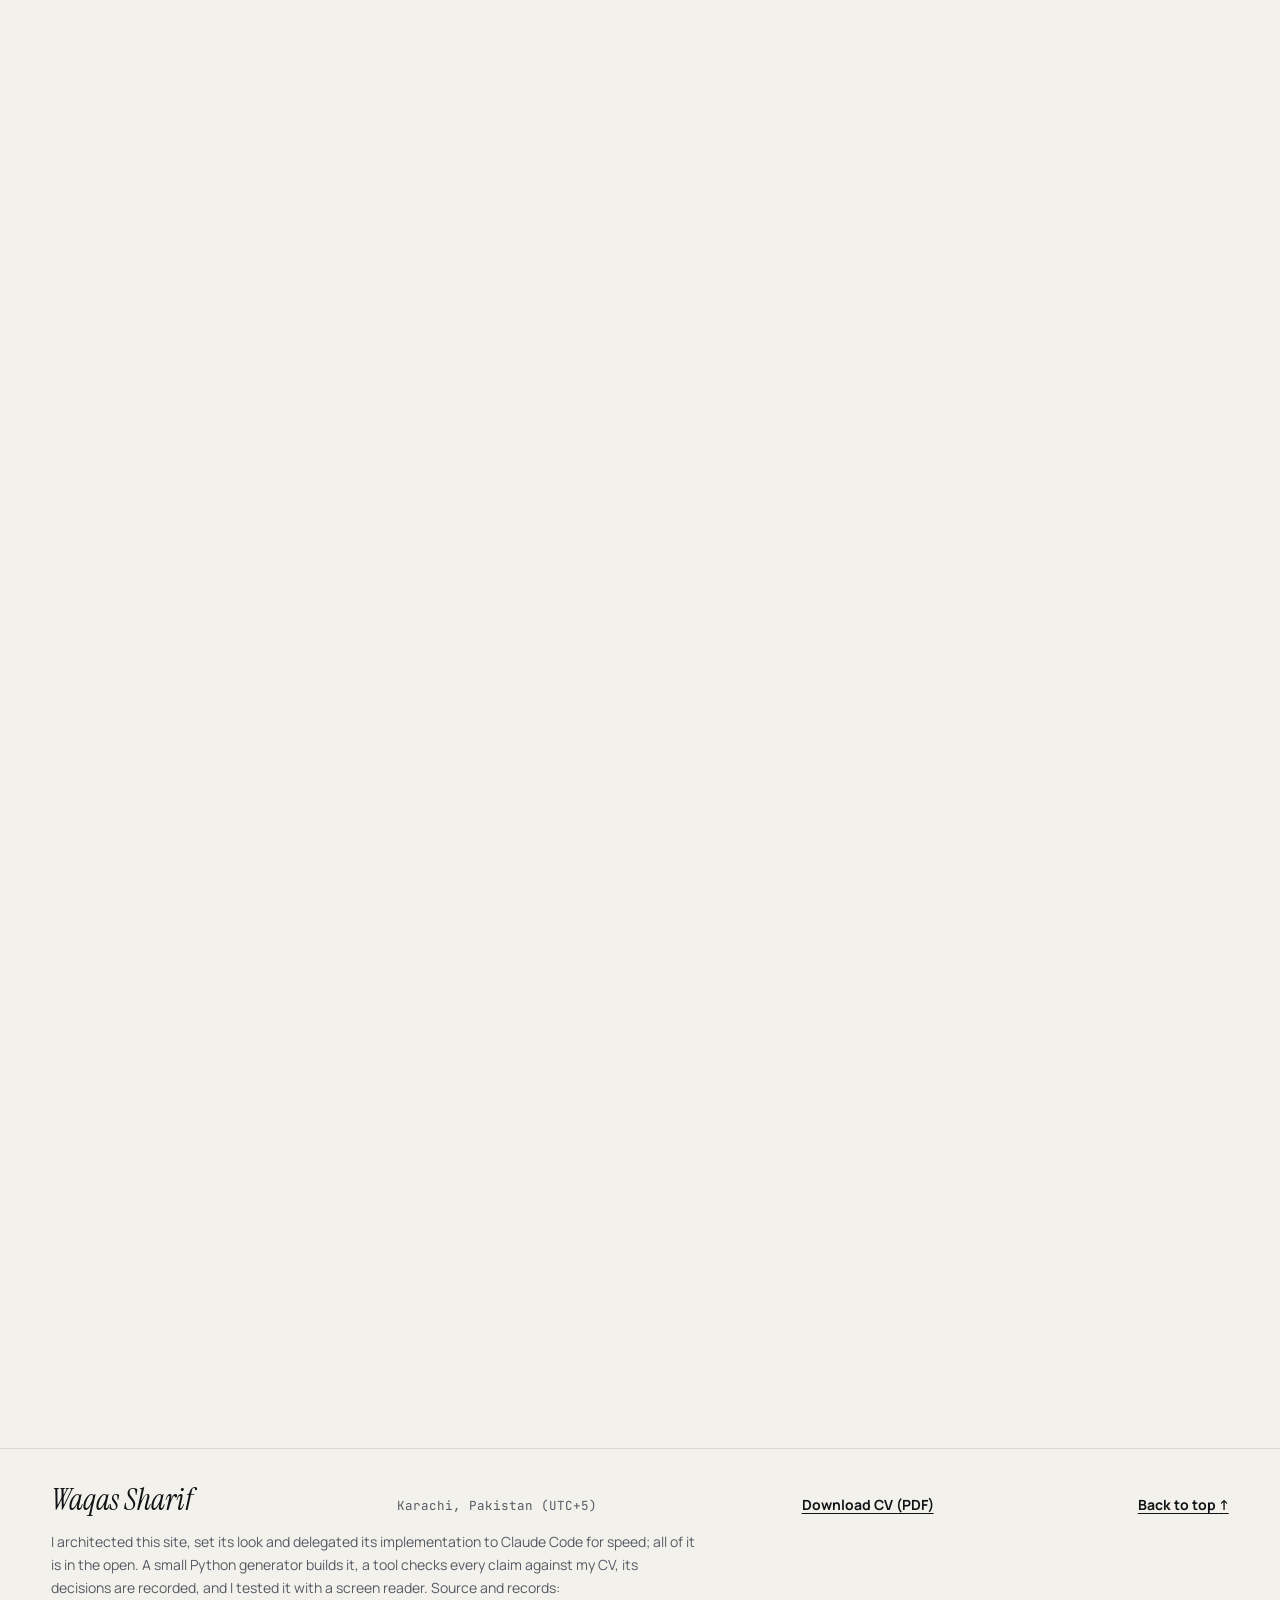
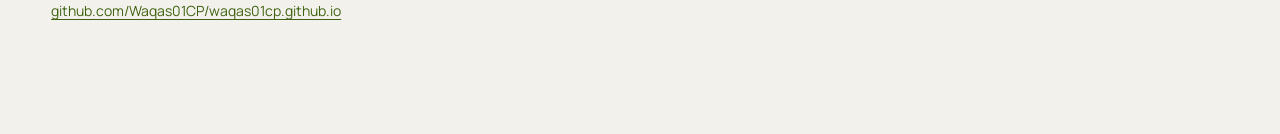
==== commit 0f16c48e: "Link preview: a 141-character description and an author tag LinkedIn's Post Inspector, run by Waqas " ====
--- a/index.html
+++ b/index.html
@@ -7,9 +7,10 @@
 <meta name="as-of" content="2026-11">
 <title>Waqas Sharif</title>
 <meta name="description" content="AI Engineer | LLM Reliability | Agentic Systems in Production">
+<meta name="author" content="Waqas Sharif">
 <meta property="og:type" content="website">
 <meta property="og:title" content="Waqas Sharif">
-<meta property="og:description" content="AI Engineer | LLM Reliability | Agentic Systems in Production">
+<meta property="og:description" content="Software Engineering graduate (BESE, KIET) specialising in LLM reliability and behavioural testing, with production agentic-system experience.">
 <meta property="og:url" content="https://waqas01cp.github.io/">
 <meta property="og:image" content="https://waqas01cp.github.io/static/img/preview.png">
 <meta property="og:image:width" content="2400">
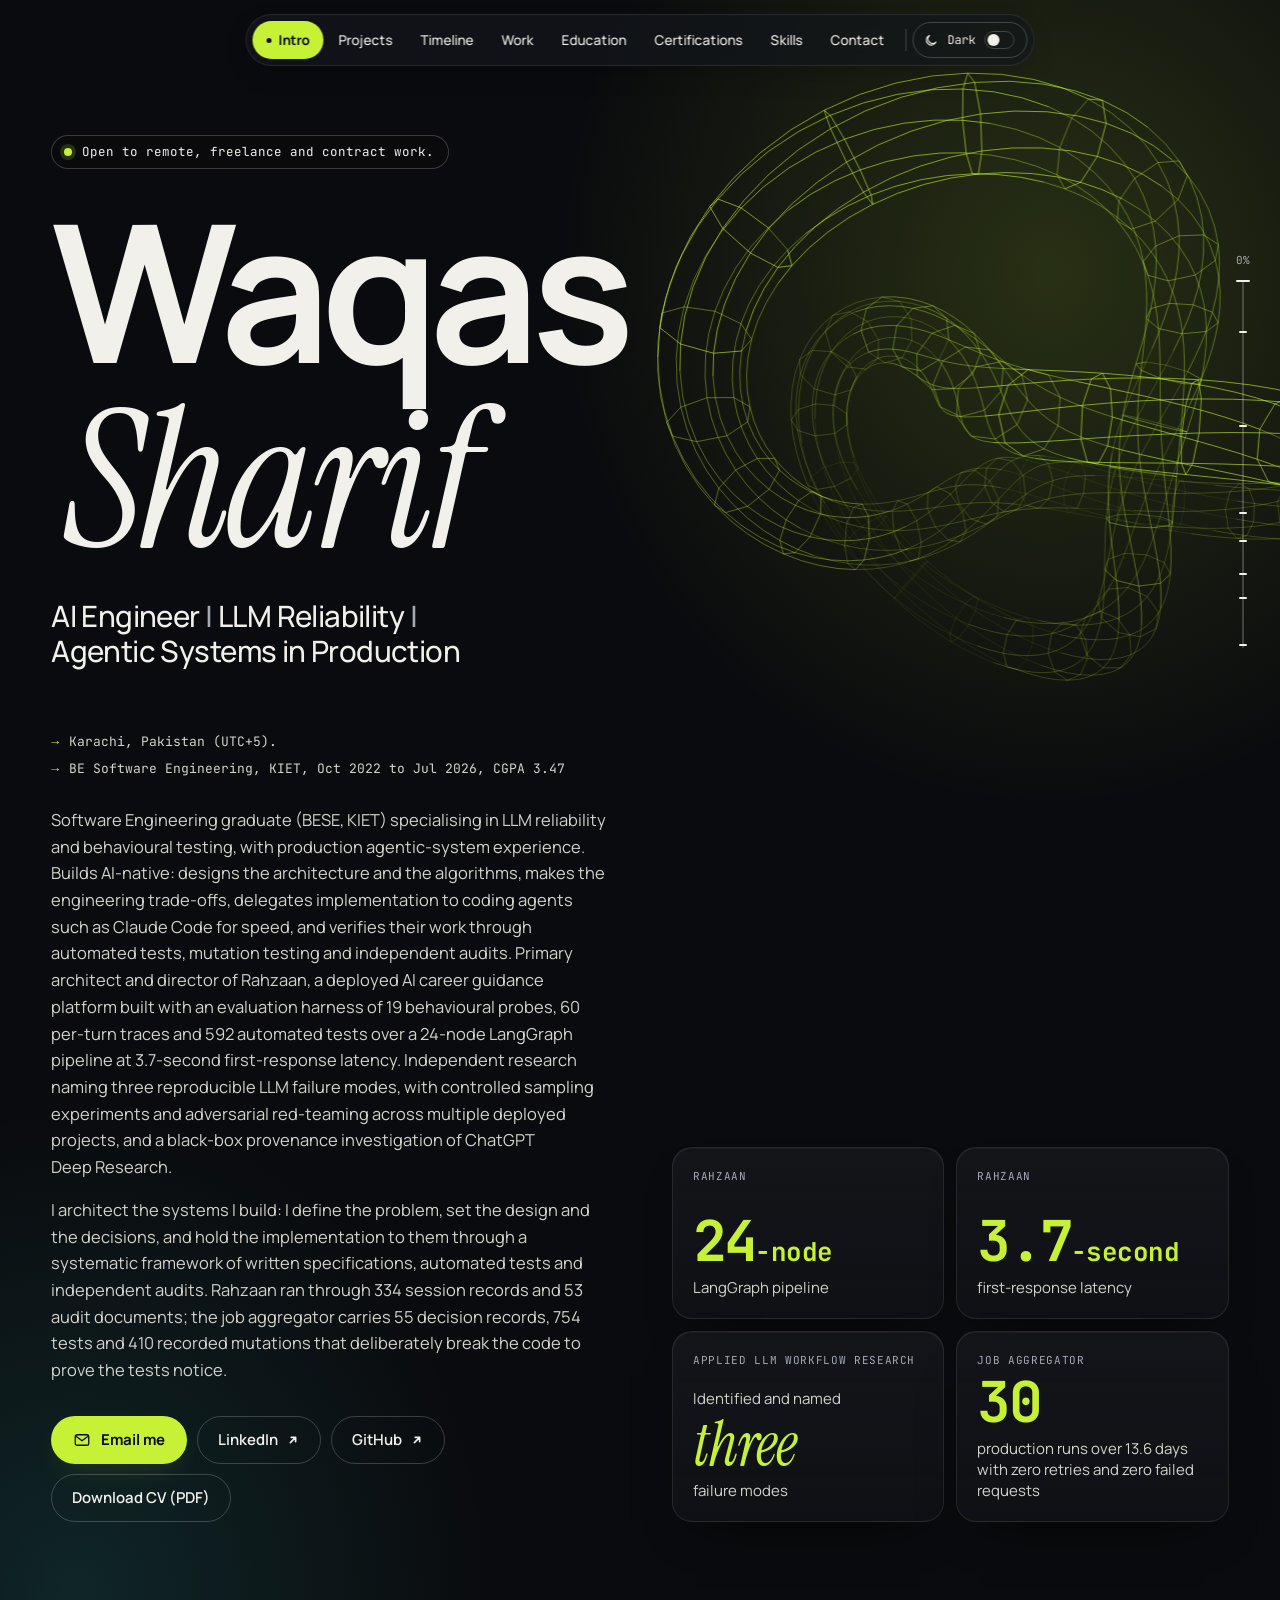
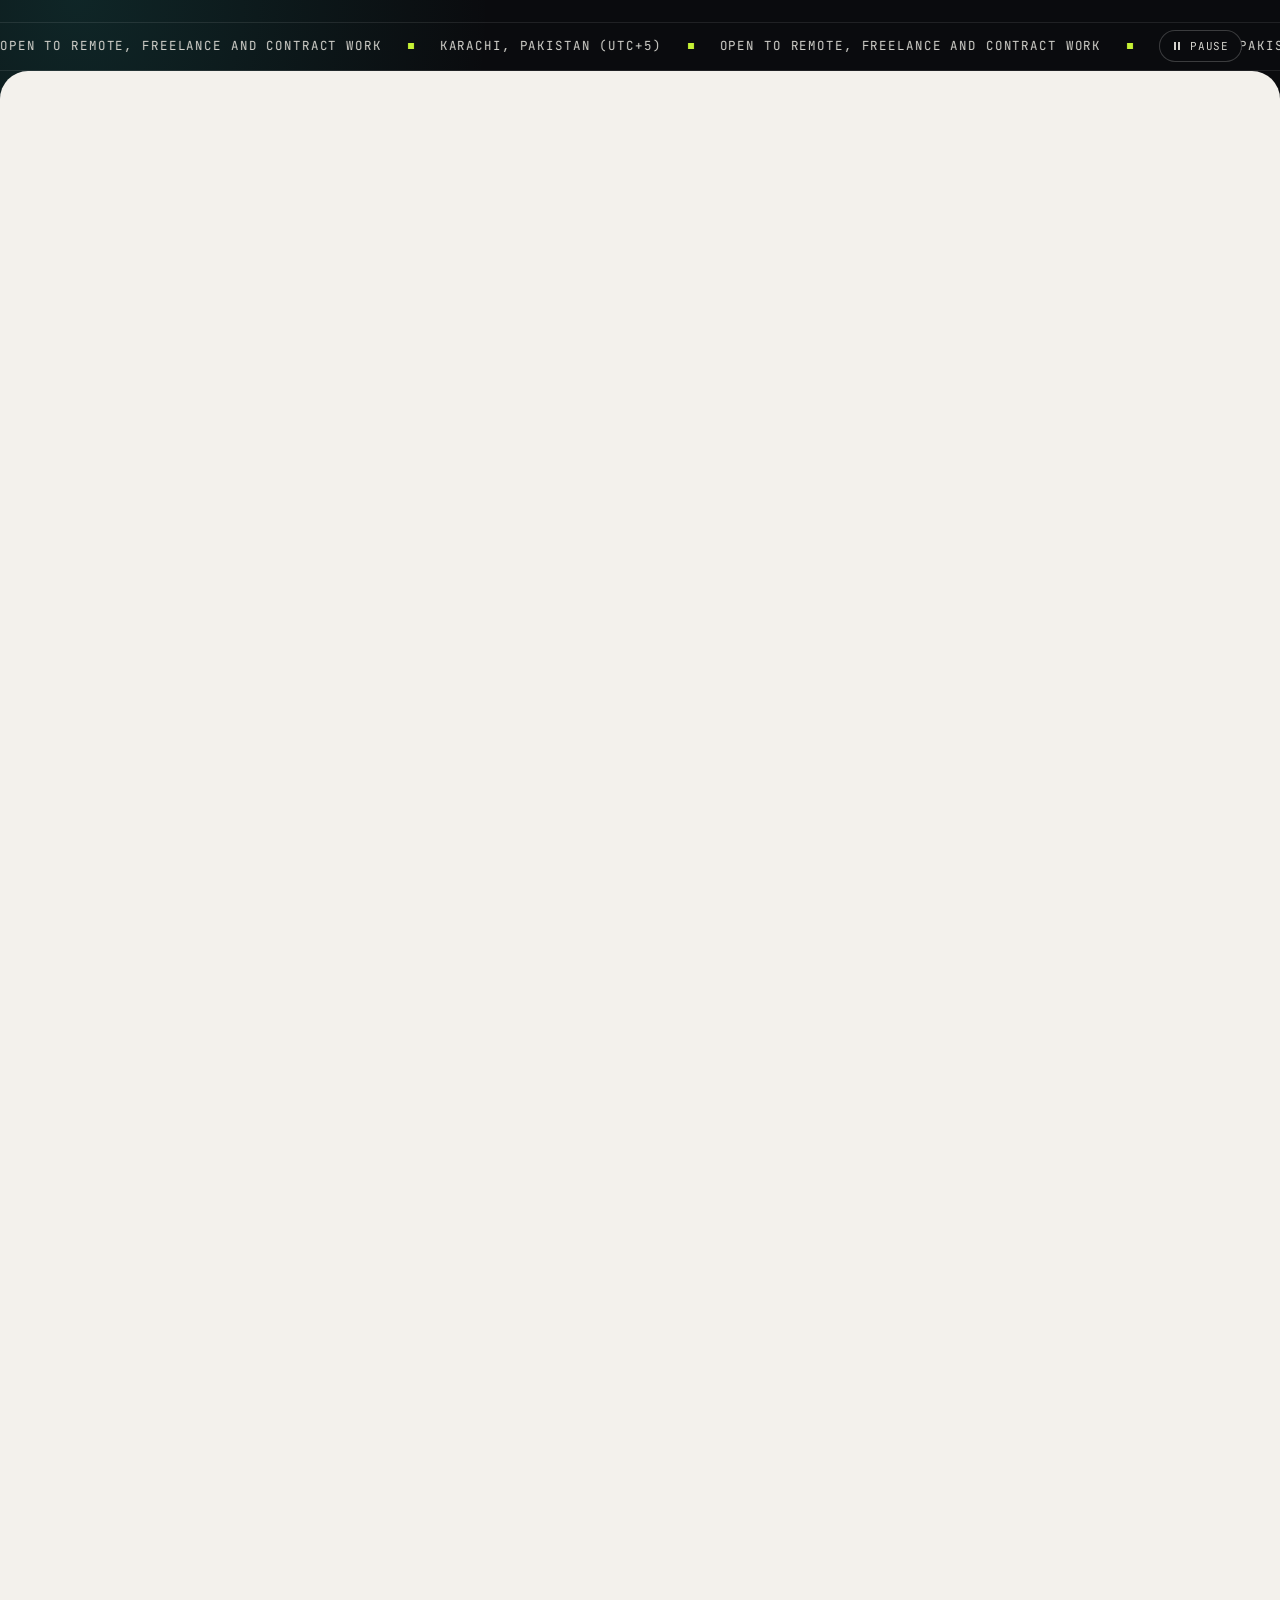
==== commit 08d61010: "Rahzaan ends Aug 2026; the master's 13 records; the CV PDF Brief 16, Parts 2 and 3: the master of 20" ====
--- a/index.html
+++ b/index.html
@@ -86,7 +86,7 @@
 <li><span class="arrow" aria-hidden="true">&rarr;</span> <span>Karachi, Pakistan (UTC+5).</span></li>
 <li><span class="arrow" aria-hidden="true">&rarr;</span> <span><span>BE Software Engineering, KIET,</span> <span>Oct 2022 to Jul 2026,</span> <span>CGPA 3.47</span></span></li>
 </ul>
-<p class="lede">Software Engineering graduate (BESE, KIET) specialising in LLM reliability and behavioural testing, with production agentic-system experience. Builds AI-native: designs the architecture and the algorithms, makes the engineering trade-offs, delegates implementation to coding agents such as Claude Code for speed, and verifies their work through automated tests, mutation testing and independent audits. Primary architect and director of Rahzaan, a deployed AI career guidance platform maintained through an evaluation harness of 19 behavioural probes, 60 per-turn traces and 592 automated tests over a 24-node LangGraph pipeline at 3.7-second first-response latency. Independent research naming three reproducible LLM failure modes, with controlled sampling experiments and adversarial red-teaming across multiple deployed projects, and a black-box provenance investigation of ChatGPT Deep Research.</p>
+<p class="lede">Software Engineering graduate (BESE, KIET) specialising in LLM reliability and behavioural testing, with production agentic-system experience. Builds AI-native: designs the architecture and the algorithms, makes the engineering trade-offs, delegates implementation to coding agents such as Claude Code for speed, and verifies their work through automated tests, mutation testing and independent audits. Primary architect and director of Rahzaan, a deployed AI career guidance platform built with an evaluation harness of 19 behavioural probes, 60 per-turn traces and 592 automated tests over a 24-node LangGraph pipeline at 3.7-second first-response latency. Independent research naming three reproducible LLM failure modes, with controlled sampling experiments and adversarial red-teaming across multiple deployed projects, and a black-box provenance investigation of ChatGPT Deep Research.</p>
 <p class="lede">I architect the systems I build: I define the problem, set the design and the decisions, and hold the implementation to them through a systematic framework of written specifications, automated tests and independent audits. Rahzaan ran through 334 session records and 53 audit documents; the job aggregator carries 55 decision records, 754 tests and 410 recorded mutations that deliberately break the code to prove the tests notice.</p>
 <ul class="cta">
 <li><a class="btn btn-acc" href="mailto:ma.sharif.waqas@gmail.com"><svg class="i" aria-hidden="true" width="18" height="18" viewBox="0 0 24 24" fill="none" stroke="currentColor" stroke-width="1.7" stroke-linejoin="round"><rect x="3" y="5" width="18" height="14" rx="2.5"/><path d="M4 7l8 6 8-6"/></svg>Email me</a></li>
@@ -146,13 +146,13 @@
 <span class="glare" aria-hidden="true"></span>
 <div class="proj-body">
 <div class="proj-head">
-<p class="proj-dates"><time datetime="2026-02">Feb 2026</time> to Present</p>
+<p class="proj-dates"><time datetime="2026-02">Feb</time> to <time datetime="2026-08">Aug 2026</time></p>
 <h3 id="h-rahzaan">Rahzaan</h3>
 <p class="proj-sub">AI Career Guidance Platform</p>
 <p class="proj-summary">Deployed agentic counselling platform for Pakistani secondary school students. The hard part is reasoning truthfully about eligibility: multiple exam boards with different percentage conversions, five streams, regulatory gating by several councils with distinct minima (PEC at 60% for BE, HEC at 50% for BS, 45% elsewhere) and merit rules that are often unpublished. Primary architect and director.</p>
 </div>
 <div class="proj-side">
-<p class="proj-fact">Built the evaluation harness the platform is maintained through: 60 per-turn traces, 19 behavioural probes, and a 46-file behavioural test suite of 592 automated tests.</p>
+<p class="proj-fact">Built the platform&#39;s evaluation harness: 60 per-turn traces, 19 behavioural probes, and a 46-file behavioural test suite of 592 automated tests.</p>
 <ul class="chips chips-mono" aria-label="Stack">
 <li>Python</li>
 <li>LangGraph</li>
@@ -181,7 +181,7 @@
 </div>
 </div>
 <ol class="depth-list">
-<li><span class="depth-n" aria-hidden="true">01</span><p>Built the evaluation harness the platform is maintained through: <strong>five named personas</strong> and a <strong>ten-scenario</strong> curriculum matrix producing <strong>60 per-turn traces</strong>, <strong>19 behavioural probes</strong> using paired before-and-after measurement and single-criterion isolation to attribute cause, a separated run-and-analyse pipeline, and a <strong>46-file behavioural test suite of 592 automated tests</strong> catching regressions before users hit them.</p></li>
+<li><span class="depth-n" aria-hidden="true">01</span><p>Built the platform's evaluation harness: <strong>five named personas</strong> and a <strong>ten-scenario</strong> curriculum matrix producing <strong>60 per-turn traces</strong>, <strong>19 behavioural probes</strong> using paired before-and-after measurement and single-criterion isolation to attribute cause, a separated run-and-analyse pipeline, and a <strong>46-file behavioural test suite of 592 automated tests</strong> catching regressions before users hit them.</p></li>
 <li><span class="depth-n" aria-hidden="true">02</span><p>Refuted my own diagnosis of why the system over-asserted. I assumed thin data caused it; measuring across <strong>five data-completeness levels</strong> showed the opposite, the thinnest persona was the most honest, declining outright rather than fabricating. The real trigger was <strong>internal signal divergence</strong>, the model inventing an affective bridge to reconcile conflicting academic and psychometric inputs, so the scarcity guard I had planned would have fixed nothing. Redirected the fix to the divergence path, then added a deterministic post-generation gate as backstop after establishing that negative directives carry a reliability ceiling.</p></li>
 <li><span class="depth-n" aria-hidden="true">03</span><p>Architected a <strong>24-node LangGraph pipeline</strong>: fan-out across 9 concurrent nodes, fan-in through a central dispatcher, then two further stages, with 52 typed state fields and concurrent-write reducers. Cut first-response latency from 20 to 25 seconds down to <strong>3.7 seconds</strong>. Per-node model routing lets any node's LLM be swapped through environment config alone, with <strong>LangSmith</strong> tracing for per-turn execution, node latency, and token usage.</p></li>
 <li><span class="depth-n" aria-hidden="true">04</span><p>Built a production <strong>FastAPI</strong> backend: <strong>22 REST endpoints</strong>, <strong>LangGraph</strong> checkpoint persistence to <strong>PostgreSQL</strong>, SSE streaming with a parallel keepalive task that defeats the host's 30-second proxy timeout, JWT authentication with bcrypt, rate limiting, 11 Alembic migrations against live data, a deterministic refresh endpoint that regenerates recommendations with zero LLM calls, and a profile summary generator running six parallel LLM calls plus synthesis off the event loop. Automated a 15-day job-market pipeline mapping <strong>14,595 job titles</strong> to canonical career fields via Gemini.</p></li>
@@ -404,7 +404,7 @@
 <li><span class="depth-n" aria-hidden="true">01</span><p>Every claim on the page traces to my master CV, checked by a tool in both directions before any content change. A small Python generator builds one page with every word in the first response, readable without scripts, and refuses content with a missing source or proof link, projects out of rank order, or shortened text that is not a cut of its source. <strong>Seven repository gates</strong>, run by git hooks, refuse a commit that adds a cookie, tracking, a third-party request or anything private.</p></li>
 <li><span class="depth-n" aria-hidden="true">02</span><p>Designed its timeline: a vertical spine with lanes either side, newest work at the top so a reader meets the latest first, and on a phone one spine carrying every lane, chosen after viewing both prototype versions on my phone.</p></li>
 <li><span class="depth-n" aria-hidden="true">03</span><p>Tested it with a screen reader: my <strong>NVDA</strong> run found words read as one, such as "Dec 20255-Day", which every automated check had passed; I had them fixed with hidden spaces and confirmed the fix by ear the same day. axe-core found 0 violations in 12 combinations of width, theme and panel state, in Chrome and in Edge, and keyboard checks passed 60 of 60.</p></li>
-<li><span class="depth-n" aria-hidden="true">04</span><p>Measures performance so a slow machine is not mistaken for a slow page: each Lighthouse set runs the page, the page before the change and a control with a deliberate 600 ms script that must fail, five runs each, interleaved. Live median of <strong>1.7 s</strong> largest paint against a 2.5 s goal (Oct 2026). Had the reading-layers proposal audited before it was recorded rather than accepted as proposed; the audit changed four things. <strong>12 decision records</strong>, each assumption carrying its basis.</p></li>
+<li><span class="depth-n" aria-hidden="true">04</span><p>Measures performance so a slow machine is not mistaken for a slow page: each Lighthouse set runs the page, the page before the change and a control with a deliberate 600 ms script that must fail, five runs each, interleaved. Live median of <strong>1.7 s</strong> largest paint against a 2.5 s goal (Oct 2026). Had the reading-layers proposal audited before it was recorded rather than accepted as proposed; the audit changed four things. <strong>13 decision records</strong>, each assumption carrying its basis.</p></li>
 </ol>
 </div>
 <article id="autonomous-research-concierge" class="proj" style="--span-wide: 2; --span-mid: 3" aria-labelledby="h-autonomous-research-concierge" data-tilt>
@@ -576,7 +576,7 @@
 </div>
 <span class="tl-mspine" aria-hidden="true"><span class="tl-spine-fill" data-mspine-fill></span></span>
 <ol class="tl-list" role="list" data-tl-list>
-<li class="tl-entry lane-builds after-band" style="--row: 1; --span: 8; --x: 20.0%; --w: 20.0%; --gl: 3px; --gr: 3px" data-lane="builds" data-year="2026" data-year-mark>
+<li class="tl-entry lane-builds after-band" style="--row: 1; --span: 8; --x: 25.0%; --w: 25.0%; --gl: 3px; --gr: 3px" data-lane="builds" data-year="2026" data-year-mark>
 <span class="tl-yr" aria-hidden="true">2026</span>
 <span class="tl-mark" aria-hidden="true"></span>
 <details class="tl-card" name="tl" data-tl-card>
@@ -588,7 +588,7 @@
 </div>
 </details>
 </li>
-<li class="tl-entry lane-builds after-band" style="--row: 5; --span: 4; --x: 0.0%; --w: 20.0%; --gl: 0px; --gr: 3px" data-lane="builds" data-year="2026">
+<li class="tl-entry lane-builds after-band" style="--row: 5; --span: 4; --x: 0.0%; --w: 25.0%; --gl: 0px; --gr: 3px" data-lane="builds" data-year="2026">
 <span class="tl-yr" aria-hidden="true">2026</span>
 <span class="tl-mark" aria-hidden="true"></span>
 <details class="tl-card" name="tl" data-tl-card>
@@ -600,7 +600,7 @@
 </div>
 </details>
 </li>
-<li class="tl-entry lane-builds after-band" style="--row: 1; --span: 12; --x: 60.0%; --w: 20.0%; --gl: 3px; --gr: 3px" data-lane="builds" data-year="2026">
+<li class="tl-entry lane-builds after-band" style="--row: 1; --span: 12; --x: 75.0%; --w: 25.0%; --gl: 3px; --gr: 0px" data-lane="builds" data-year="2026">
 <span class="tl-yr" aria-hidden="true">2026</span>
 <span class="tl-mark" aria-hidden="true"></span>
 <details class="tl-card" name="tl" data-tl-card>
@@ -612,7 +612,7 @@
 </div>
 </details>
 </li>
-<li class="tl-entry lane-builds after-band" style="--row: 1; --span: 12; --x: 40.0%; --w: 20.0%; --gl: 3px; --gr: 3px" data-lane="builds" data-year="2026">
+<li class="tl-entry lane-builds after-band" style="--row: 1; --span: 12; --x: 50.0%; --w: 25.0%; --gl: 3px; --gr: 3px" data-lane="builds" data-year="2026">
 <span class="tl-yr" aria-hidden="true">2026</span>
 <span class="tl-mark" aria-hidden="true"></span>
 <details class="tl-card" name="tl" data-tl-card>
@@ -636,11 +636,11 @@
 </div>
 </details>
 </li>
-<li class="tl-entry lane-builds in-band" style="--row: 1; --span: 40; --x: 80.0%; --w: 20.0%; --gl: 3px; --gr: 0px" data-lane="builds" data-year="2026">
+<li class="tl-entry lane-builds in-band" style="--row: 13; --span: 28; --x: 55%; --w: 45%; --gl: 3px; --gr: 0px" data-lane="builds" data-year="2026">
 <span class="tl-yr" aria-hidden="true">2026</span>
 <span class="tl-mark" aria-hidden="true"></span>
 <details class="tl-card" name="tl" data-tl-card>
-<summary><span class="tl-meta"><span class="tl-lane">Builds</span> <span class="tl-sign" aria-hidden="true"></span></span><span class="vh"> </span> <span class="tl-dates"><time datetime="2026-02">Feb 2026</time> to Present</span><span class="vh"> </span> <span class="tl-title">Rahzaan</span></summary>
+<summary><span class="tl-meta"><span class="tl-lane">Builds</span> <span class="tl-sign" aria-hidden="true"></span></span><span class="vh"> </span> <span class="tl-dates"><time datetime="2026-02">Feb</time> to <time datetime="2026-08">Aug 2026</time></span><span class="vh"> </span> <span class="tl-title">Rahzaan</span></summary>
 <div class="tl-pop">
 <button type="button" class="tl-close" aria-label="Close: Rahzaan" data-tl-close data-js hidden aria-hidden="true">&times;</button>
 <p class="tl-detail">Deployed agentic counselling platform for Pakistani secondary school students.</p>
@@ -648,7 +648,7 @@
 </div>
 </details>
 </li>
-<li class="tl-entry lane-builds in-band" style="--row: 37; --span: 4; --x: 0.0%; --w: 80.0%; --gl: 0px; --gr: 3px" data-lane="builds" data-year="2026">
+<li class="tl-entry lane-builds in-band" style="--row: 37; --span: 4; --x: 0%; --w: 55%; --gl: 0px; --gr: 3px" data-lane="builds" data-year="2026">
 <span class="tl-yr" aria-hidden="true">2026</span>
 <span class="tl-mark" aria-hidden="true"></span>
 <details class="tl-card" name="tl" data-tl-card>
